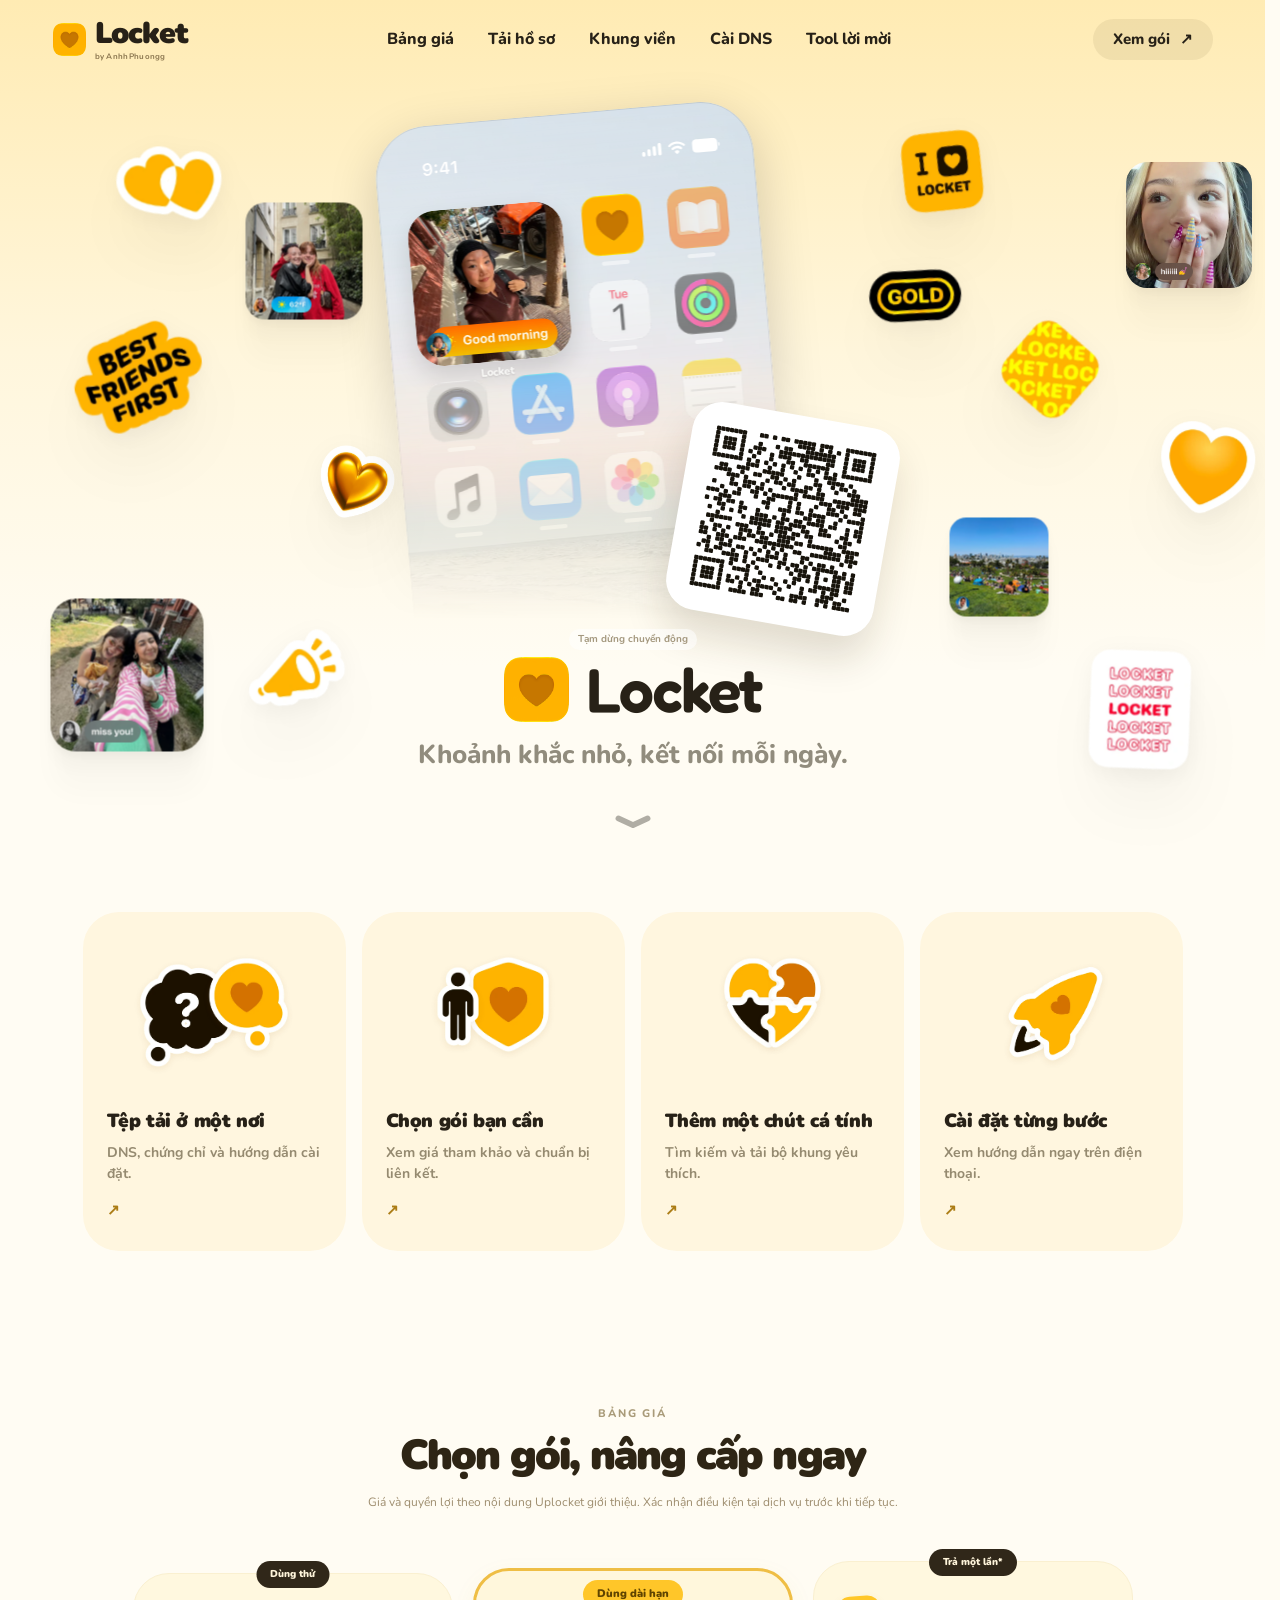
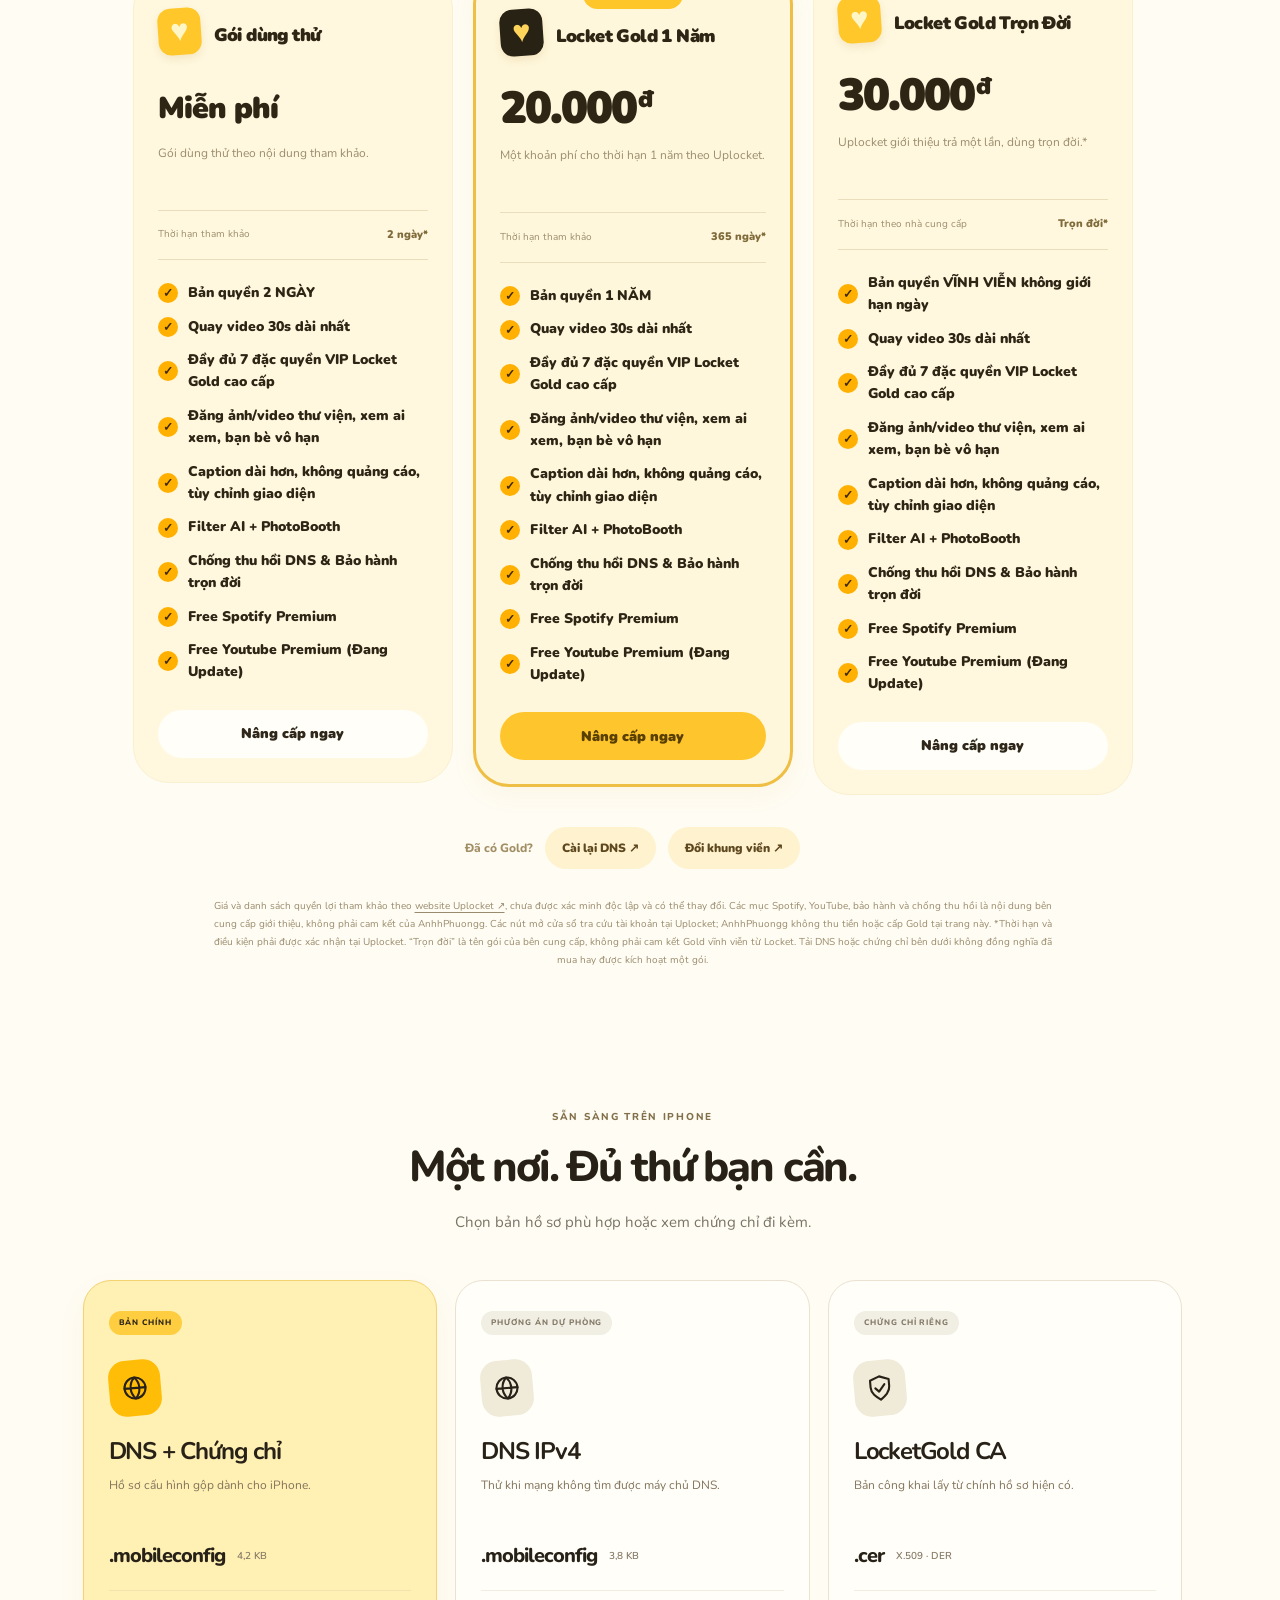
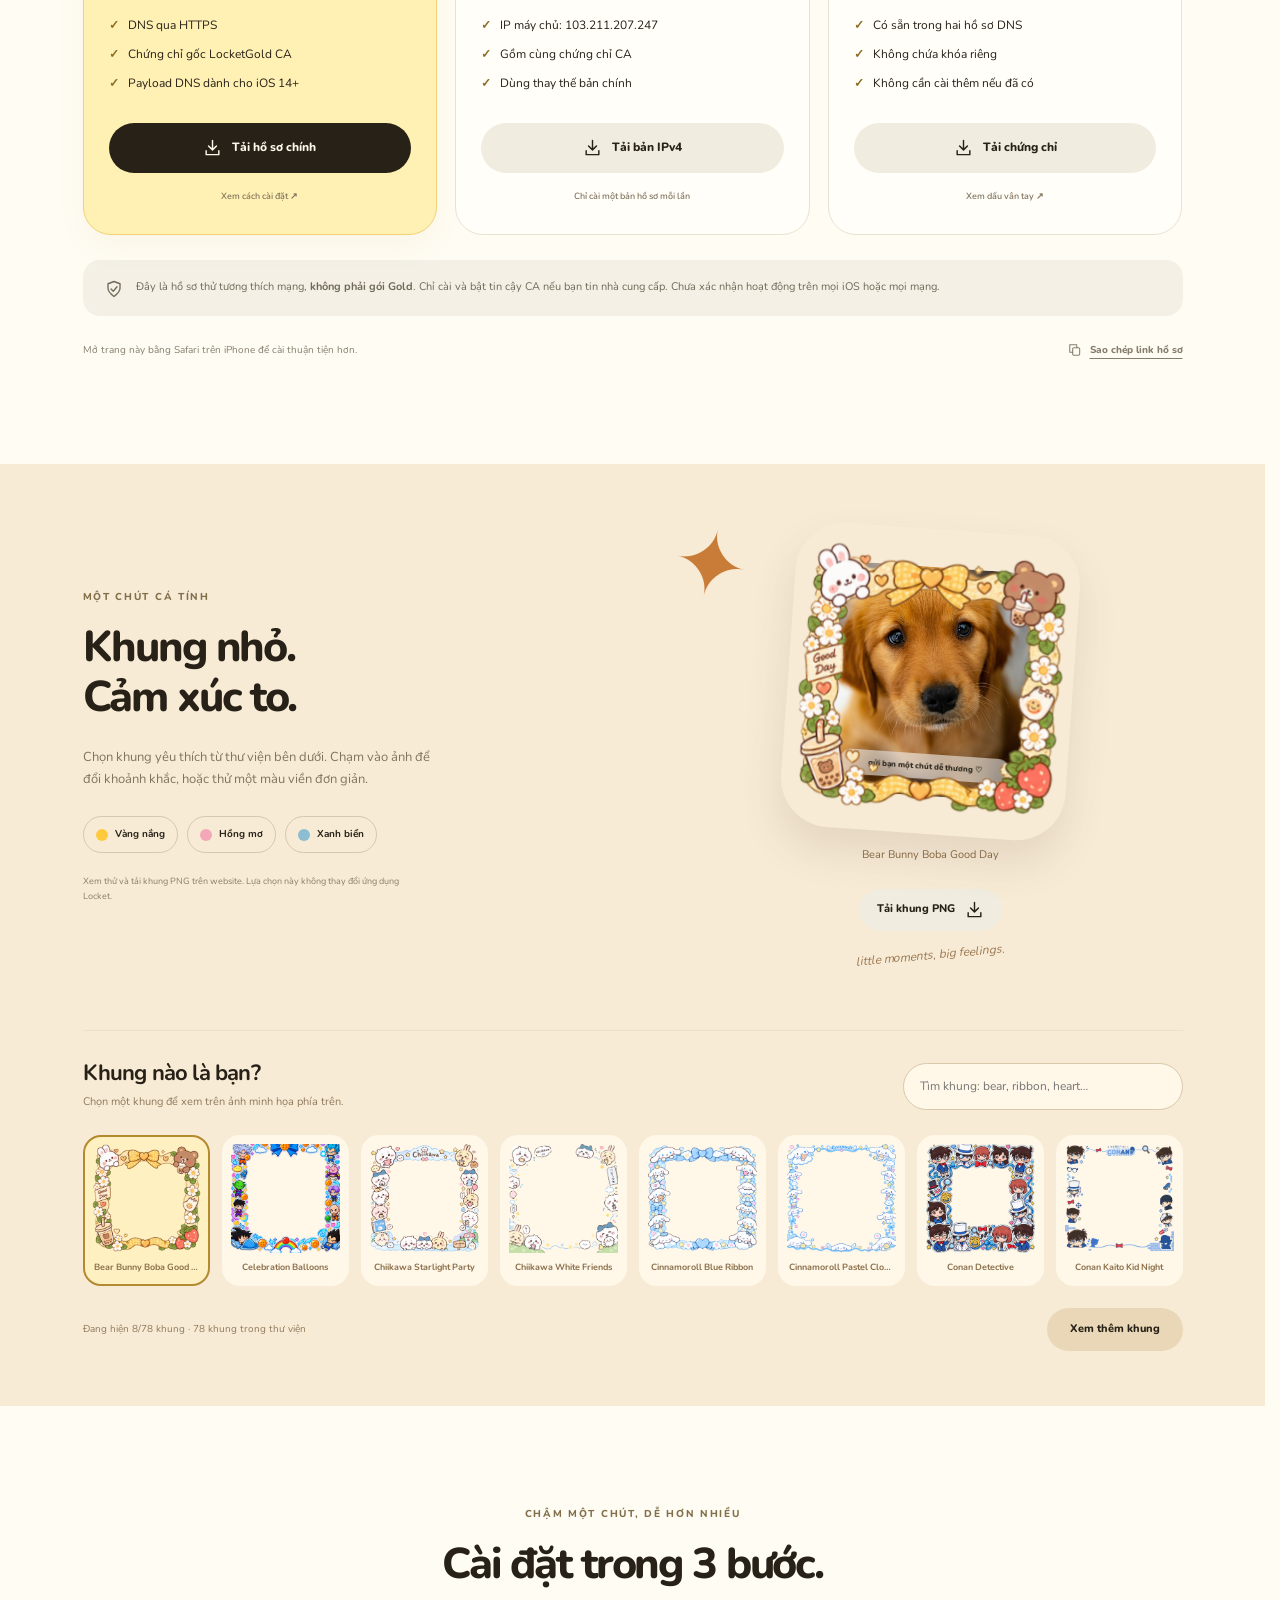
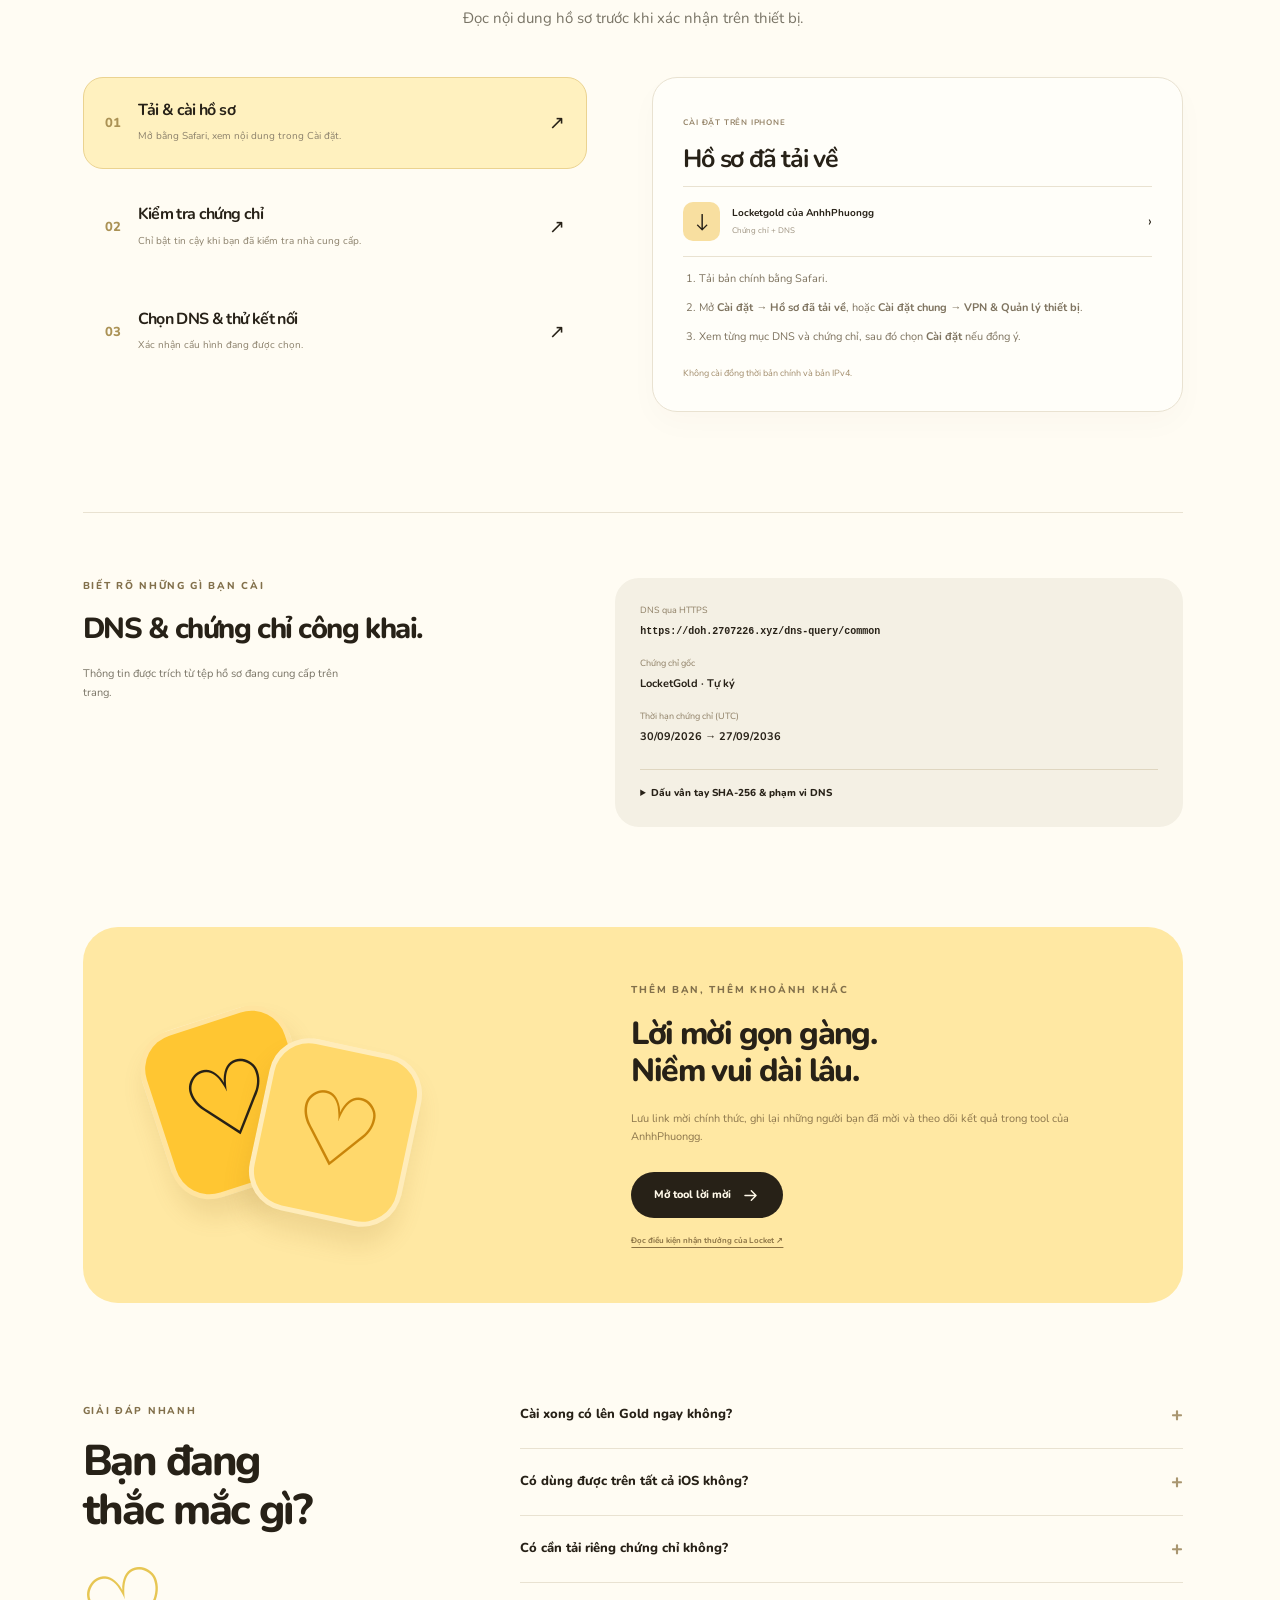
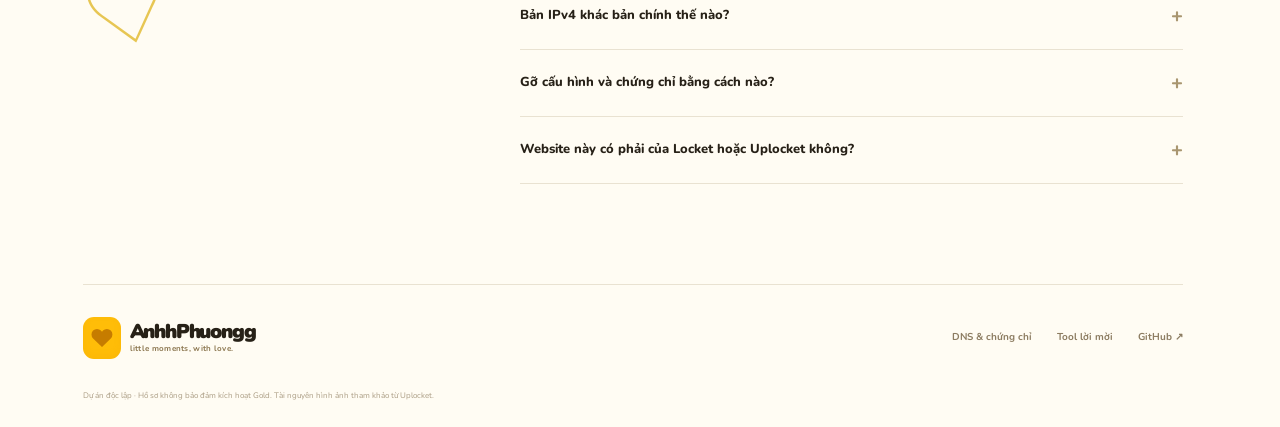
==== index.html @ 4f14d403 "Match pricing benefit lists to supplied reference" ====
<!doctype html>
<html lang="vi">
<head>
  <meta charset="utf-8">
  <meta name="viewport" content="width=device-width, initial-scale=1">
  <meta name="theme-color" content="#fff1c4">
  <title>AnhhPhuongg · Locket, thêm một chút vàng</title>
  <meta name="description" content="Góc Locket của AnhhPhuongg: tải hồ sơ DNS và chứng chỉ, xem hướng dẫn cài đặt trên iPhone và quản lý lời mời.">
  <meta property="og:title" content="AnhhPhuongg · Góc Locket của bạn">
  <meta property="og:description" content="Hồ sơ DNS, chứng chỉ và hướng dẫn cài đặt — tất cả ở một nơi.">
  <meta property="og:type" content="website">
  <link rel="icon" href="./assets/favicon.svg" type="image/svg+xml">
  <link rel="preload" href="./assets/manrope-latin.woff2" as="font" type="font/woff2" crossorigin>
  <link rel="stylesheet" href="./assets/landing.css?v=2">
  <link rel="stylesheet" href="./assets/checkout.css?v=11">
  <link rel="stylesheet" href="./assets/visuals.css?v=3">
  <link rel="stylesheet" href="./assets/phone.css?v=1">
  <link rel="stylesheet" href="./assets/hero.css?v=3">
  <script src="./assets/profile-info.js" defer></script>
  <script src="./assets/locket-link.js" defer></script>
  <script src="./assets/public-profiles.js?v=1" defer></script>
  <script src="./assets/lookup-config.js?v=1" defer></script>
  <script src="./assets/landing.js?v=11" defer></script>
  <script src="./assets/uplocket/lenis.min.js" defer></script>
  <script src="./assets/uplocket/frames.js" defer></script>
  <script src="./assets/visuals.js?v=3" defer></script>
</head>
<body>
  <a class="skip" href="#main">Đến nội dung chính</a>
  <svg class="symbols" xmlns="http://www.w3.org/2000/svg" aria-hidden="true">
    <symbol id="heart" viewBox="0 0 24 24"><path d="M20.8 4.6a5.5 5.5 0 0 0-7.8 0L12 5.7l-1.1-1.1a5.5 5.5 0 0 0-7.8 7.8L12 21l8.8-8.6a5.5 5.5 0 0 0 0-7.8Z"/></symbol>
    <symbol id="arrow" viewBox="0 0 24 24"><path d="M5 12h14m-6-6 6 6-6 6"/></symbol>
    <symbol id="download" viewBox="0 0 24 24"><path d="M12 3v12m-5-5 5 5 5-5M4 16v5h16v-5"/></symbol>
    <symbol id="shield" viewBox="0 0 24 24"><path d="m12 2 8 3v6c0 5-4 8-8 11-4-3-8-6-8-11V5l8-3Z"/><path d="m8 12 3 3 5-6"/></symbol>
    <symbol id="globe" viewBox="0 0 24 24"><circle cx="12" cy="12" r="9"/><path d="M3 12h18M12 3c5 5 5 13 0 18-5-5-5-13 0-18Z"/></symbol>
    <symbol id="copy" viewBox="0 0 24 24"><rect x="8" y="8" width="12" height="13" rx="2"/><path d="M15 8V3H3v13h5"/></symbol>
  </svg>
  <div class="hero-shell" id="top">
    <header class="header">
      <a class="brand" href="#top" aria-label="AnhhPhuongg — Trang chủ"><img src="./assets/uplocket/index/appicons/icon-9.png" class="brand-icon" alt="" draggable="false" ><span>Locket<small>by AnhhPhuongg</small></span></a>
      <nav class="nav" id="navigation" aria-label="Điều hướng chính"><span class="nav-pill" id="nav-pill" aria-hidden="true"></span><a href="#pricing">Bảng giá</a><a href="#downloads">Tải hồ sơ</a><a href="#frames">Khung viền</a><a href="#guide">Cài DNS</a><a href="./tool.html">Tool lời mời</a></nav>
      <a class="button nav-cta" href="#pricing">Xem gói <span aria-hidden="true">↗</span></a>
      <button class="menu" aria-controls="navigation" aria-expanded="false" aria-label="Mở menu" hidden><span></span><span></span></button>
    </header>
    <section class="hero" aria-labelledby="hero-title">
      <div class="collage"><div class="hero-float floating-photo photo-one" aria-hidden="true"><div class="float-entrance"><div class="float-drift"><div class="float-scroll"><div class="float-visual"><img src="./assets/uplocket/index/bubbles/float-1.webp" class="float-photo" alt="" draggable="false" ><span class="float-bottom"><img src="./assets/uplocket/index/bubbles/laurel.webp" class="float-avatar" alt="" draggable="false" ><img src="./assets/uplocket/index/captions/weather-62f.webp" class="float-caption" alt="" draggable="false" ></span></div></div></div></div></div><div class="hero-float floating-photo photo-two" aria-hidden="true"><div class="float-entrance"><div class="float-drift"><div class="float-scroll"><div class="float-visual"><img src="./assets/uplocket/index/bubbles/float-2.webp" class="float-photo" alt="" draggable="false" ><span class="float-bottom"><img src="./assets/uplocket/index/bubbles/preslee.webp" class="float-avatar" alt="" draggable="false" ><img src="./assets/uplocket/index/captions/hiiiiii.webp" class="float-caption" alt="" draggable="false" ></span></div></div></div></div></div><div class="hero-float floating-photo photo-three" aria-hidden="true"><div class="float-entrance"><div class="float-drift"><div class="float-scroll"><div class="float-visual"><img src="./assets/uplocket/index/bubbles/float-3.webp" class="float-photo" alt="" draggable="false" ><span class="float-bottom"><img src="./assets/uplocket/index/bubbles/karima.webp" class="float-avatar" alt="" draggable="false" ><img src="./assets/uplocket/index/captions/miss-you.webp" class="float-caption" alt="" draggable="false" ></span></div></div></div></div></div><div class="hero-float floating-photo photo-four" aria-hidden="true"><div class="float-entrance"><div class="float-drift"><div class="float-scroll"><div class="float-visual"><img src="./assets/uplocket/index/bubbles/float-4.webp" class="float-photo" alt="" draggable="false" ><span class="float-bottom"><img src="./assets/uplocket/index/bubbles/kyle.webp" class="float-avatar" alt="" draggable="false" ></span></div></div></div></div></div><div class="hero-float sticker heart-sticker" aria-hidden="true"><div class="float-entrance"><div class="float-drift"><div class="float-scroll"><div class="float-visual"><img src="./assets/uplocket/index/stickers/hearts-duo.webp" class="" alt="" draggable="false" ></div></div></div></div></div><div class="hero-float sticker bff" aria-hidden="true"><div class="float-entrance"><div class="float-drift"><div class="float-scroll"><div class="float-visual"><img src="./assets/uplocket/index/stickers/bff.webp" class="" alt="" draggable="false" ></div></div></div></div></div><div class="hero-float sticker sparkle" aria-hidden="true"><div class="float-entrance"><div class="float-drift"><div class="float-scroll"><div class="float-visual"><img src="./assets/uplocket/index/stickers/heart-3d.webp" class="" alt="" draggable="false" ></div></div></div></div></div><div class="hero-float sticker megaphone" aria-hidden="true"><div class="float-entrance"><div class="float-drift"><div class="float-scroll"><div class="float-visual"><img src="./assets/uplocket/index/stickers/megaphone.webp" class="" alt="" draggable="false" ></div></div></div></div></div><div class="hero-float sticker love-sticker" aria-hidden="true"><div class="float-entrance"><div class="float-drift"><div class="float-scroll"><div class="float-visual"><img src="./assets/uplocket/index/stickers/i-heart-locket.webp" class="" alt="" draggable="false" ></div></div></div></div></div><div class="hero-float sticker gold-sticker" aria-hidden="true"><div class="float-entrance"><div class="float-drift"><div class="float-scroll"><div class="float-visual"><img src="./assets/uplocket/index/stickers/gold-pill.webp" class="" alt="" draggable="false" ></div></div></div></div></div><div class="hero-float sticker tile-sticker" aria-hidden="true"><div class="float-entrance"><div class="float-drift"><div class="float-scroll"><div class="float-visual"><img src="./assets/uplocket/index/stickers/locket-tile.webp" class="" alt="" draggable="false" ></div></div></div></div></div><div class="hero-float sticker tiny-heart" aria-hidden="true"><div class="float-entrance"><div class="float-drift"><div class="float-scroll"><div class="float-visual"><img src="./assets/uplocket/index/stickers/heart-flat.webp" class="" alt="" draggable="false" ></div></div></div></div></div><div class="hero-float sticker name-sticker" aria-hidden="true"><div class="float-entrance"><div class="float-drift"><div class="float-scroll"><div class="float-visual"><img src="./assets/uplocket/index/stickers/locket-red.webp" class="" alt="" draggable="false" ></div></div></div></div></div></div>
      <div class="phone-scene"><div class="phone"><img src="./assets/uplocket/index/status-bar.svg" class="phone-status-art" alt="" draggable="false" ><div class="phone-grid"><button class="phone-widget" id="hero-widget" type="button" aria-label="Đổi ảnh minh họa trên điện thoại">
  <img src="./assets/uplocket/index/bubbles/widget-1.webp" class="widget-photo is-active" alt="Ảnh minh họa Locket" draggable="false" id="hero-widget-photo" width="640" height="640">
  <img src="./assets/uplocket/index/bubbles/widget-2.webp" class="widget-photo" alt="" draggable="false" id="hero-widget-photo-next" width="640" height="640">
  <img src="./assets/uplocket/index/bubbles/michid.webp" class="widget-avatar" alt="" draggable="false" id="hero-widget-avatar">
  <img src="./assets/uplocket/index/captions/good-morning.webp" class="phone-caption-art" alt="" draggable="false" id="hero-widget-caption">
  <span class="widget-emojis-container" id="widget-emojis" aria-hidden="true"></span>
  <span class="phone-widget-label" aria-hidden="true">Locket</span>
</button><div class="phone-app-slot"><img src="./assets/uplocket/index/appicons/icon-9.png" class="phone-app" alt="" draggable="false" ><span class="phone-app-label" aria-hidden="true"></span></div><div class="phone-app-slot"><img src="./assets/uplocket/index/appicons/icon-1.png" class="phone-app" alt="" draggable="false" ><span class="phone-app-label" aria-hidden="true"></span></div><div class="phone-app-slot"><img src="./assets/uplocket/index/appicons/icon-2.png" class="phone-app" alt="" draggable="false" ><span class="phone-app-label" aria-hidden="true"></span></div><div class="phone-app-slot"><img src="./assets/uplocket/index/appicons/icon-8.png" class="phone-app" alt="" draggable="false" ><span class="phone-app-label" aria-hidden="true"></span></div><div class="phone-app-slot"><img src="./assets/uplocket/index/appicons/icon-4.png" class="phone-app" alt="" draggable="false" ><span class="phone-app-label" aria-hidden="true"></span></div><div class="phone-app-slot"><img src="./assets/uplocket/index/appicons/icon-5.png" class="phone-app" alt="" draggable="false" ><span class="phone-app-label" aria-hidden="true"></span></div><div class="phone-app-slot"><img src="./assets/uplocket/index/appicons/icon-6.png" class="phone-app" alt="" draggable="false" ><span class="phone-app-label" aria-hidden="true"></span></div><div class="phone-app-slot"><img src="./assets/uplocket/index/appicons/icon-7.png" class="phone-app" alt="" draggable="false" ><span class="phone-app-label" aria-hidden="true"></span></div><div class="phone-app-slot"><img src="./assets/uplocket/index/appicons/icon-3.png" class="phone-app" alt="" draggable="false" ><span class="phone-app-label" aria-hidden="true"></span></div><div class="phone-app-slot"><img src="./assets/uplocket/index/appicons/icon-10.png" class="phone-app" alt="" draggable="false" ><span class="phone-app-label" aria-hidden="true"></span></div><div class="phone-app-slot"><img src="./assets/uplocket/index/appicons/icon-11.png" class="phone-app" alt="" draggable="false" ><span class="phone-app-label" aria-hidden="true"></span></div><div class="phone-app-slot"><img src="./assets/uplocket/index/appicons/icon-12.png" class="phone-app" alt="" draggable="false" ><span class="phone-app-label" aria-hidden="true"></span></div></div></div></div>
      <a class="hero-qr" href="#pricing" aria-label="Xem bảng giá"><img src="./assets/site-qr.svg" alt="Mã QR mở website AnhhPhuongg" width="200" height="200"></a>
      <div class="hero-copy"><h1 id="hero-title"><img src="./assets/uplocket/index/appicons/icon-9.png" class="" alt="" draggable="false" ><span>Locket</span></h1><p>Khoảnh khắc nhỏ,<br class="mobile-only"> kết nối mỗi ngày.</p><a class="button hero-mobile-cta" href="#pricing">Xem gói <img src="./assets/uplocket/index/appicons/icon-9.png" class="" alt="" draggable="false" > Locket</a><button class="motion-toggle" id="motion-toggle" aria-pressed="false" hidden>Tạm dừng chuyển động</button><a class="hero-scroll" href="#highlights" aria-label="Xem nội dung bên dưới"><svg viewBox="0 0 32 18" aria-hidden="true"><path d="m3 4 13 6L29 4" fill="none" stroke="currentColor" stroke-width="5" stroke-linecap="round" stroke-linejoin="round"/></svg></a></div>
    </section>
  </div>
  <main id="main">
    <section class="highlights wrap" id="highlights" aria-label="Khám phá website"><a class="highlight-card" href="#downloads"><div class="highlight-art art-help"><img src="./assets/uplocket/index/shortcuts/help-1.webp" class="highlight-piece piece-1" alt="" draggable="false" loading="lazy"><img src="./assets/uplocket/index/shortcuts/help-2.webp" class="highlight-piece piece-2" alt="" draggable="false" loading="lazy"></div><h2>Tệp tải ở một nơi</h2><p>DNS, chứng chỉ và hướng dẫn cài đặt.</p><span aria-hidden="true">↗</span></a><a class="highlight-card" href="#pricing"><div class="highlight-art art-parent"><img src="./assets/uplocket/index/shortcuts/parent-1.webp" class="highlight-piece piece-1" alt="" draggable="false" loading="lazy"><img src="./assets/uplocket/index/shortcuts/parent-2.webp" class="highlight-piece piece-2" alt="" draggable="false" loading="lazy"></div><h2>Chọn gói bạn cần</h2><p>Xem giá tham khảo và chuẩn bị liên kết.</p><span aria-hidden="true">↗</span></a><a class="highlight-card" href="#frames"><div class="highlight-art art-partner"><img src="./assets/uplocket/index/shortcuts/partner-1.webp" class="highlight-piece piece-1" alt="" draggable="false" loading="lazy"><img src="./assets/uplocket/index/shortcuts/partner-2.webp" class="highlight-piece piece-2" alt="" draggable="false" loading="lazy"><img src="./assets/uplocket/index/shortcuts/partner-3.webp" class="highlight-piece piece-3" alt="" draggable="false" loading="lazy"><img src="./assets/uplocket/index/shortcuts/partner-4.webp" class="highlight-piece piece-4" alt="" draggable="false" loading="lazy"></div><h2>Thêm một chút cá tính</h2><p>Tìm kiếm và tải bộ khung yêu thích.</p><span aria-hidden="true">↗</span></a><a class="highlight-card" href="#guide"><div class="highlight-art art-career"><img src="./assets/uplocket/index/shortcuts/career-1.webp" class="highlight-piece piece-1" alt="" draggable="false" loading="lazy"><img src="./assets/uplocket/index/shortcuts/career-2.webp" class="highlight-piece piece-2" alt="" draggable="false" loading="lazy"></div><h2>Cài đặt từng bước</h2><p>Xem hướng dẫn ngay trên điện thoại.</p><span aria-hidden="true">↗</span></a></section>
    <section class="section wrap pricing" id="pricing" aria-labelledby="pricing-title">
      <div class="section-heading"><span class="eyebrow">BẢNG GIÁ</span><h2 id="pricing-title">Chọn gói, nâng cấp ngay</h2><p>Giá và quyền lợi theo nội dung Uplocket giới thiệu. Xác nhận điều kiện tại dịch vụ trước khi tiếp tục.</p></div>
      <div class="price-grid">
        <article class="price-card"><span class="price-kicker">Dùng thử</span><span class="price-symbol" aria-hidden="true">♥</span><h3>Gói dùng thử</h3><div class="price">Miễn phí</div><p>Gói dùng thử theo nội dung tham khảo.</p><div class="price-detail"><span>Thời hạn tham khảo</span><strong>2 ngày*</strong></div><ul class="price-features"><li>Bản quyền 2 NGÀY</li><li>Quay video 30s dài nhất</li><li>Đầy đủ 7 đặc quyền VIP Locket Gold cao cấp</li><li>Đăng ảnh/video thư viện, xem ai xem, bạn bè vô hạn</li><li>Caption dài hơn, không quảng cáo, tùy chỉnh giao diện</li><li>Filter AI + PhotoBooth</li><li>Chống thu hồi DNS &amp; Bảo hành trọn đời</li><li>Free Spotify Premium</li><li>Free Youtube Premium (Đang Update)</li></ul><a class="button button-light" href="https://uplocket.io.vn/" target="_blank" rel="noopener noreferrer" data-plan="trial" aria-haspopup="dialog" aria-controls="account-modal" aria-label="Chọn gói dùng thử">Nâng cấp ngay</a></article>
        <article class="price-card price-featured"><span class="shine" aria-hidden="true"></span><span class="price-kicker">Dùng dài hạn</span><span class="price-symbol" aria-hidden="true">♥</span><h3>Locket Gold 1 Năm</h3><div class="price">20.000<span>đ</span></div><p>Một khoản phí cho thời hạn 1 năm theo Uplocket.</p><div class="price-detail"><span>Thời hạn tham khảo</span><strong>365 ngày*</strong></div><ul class="price-features"><li>Bản quyền 1 NĂM</li><li>Quay video 30s dài nhất</li><li>Đầy đủ 7 đặc quyền VIP Locket Gold cao cấp</li><li>Đăng ảnh/video thư viện, xem ai xem, bạn bè vô hạn</li><li>Caption dài hơn, không quảng cáo, tùy chỉnh giao diện</li><li>Filter AI + PhotoBooth</li><li>Chống thu hồi DNS &amp; Bảo hành trọn đời</li><li>Free Spotify Premium</li><li>Free Youtube Premium (Đang Update)</li></ul><a class="button button-dark" href="https://uplocket.io.vn/" target="_blank" rel="noopener noreferrer" data-plan="year" aria-haspopup="dialog" aria-controls="account-modal" aria-label="Chọn gói 1 năm">Nâng cấp ngay</a></article>
        <article class="price-card"><span class="price-kicker">Trả một lần*</span><span class="price-symbol" aria-hidden="true">♥</span><h3>Locket Gold Trọn Đời</h3><div class="price">30.000<span>đ</span></div><p>Uplocket giới thiệu trả một lần, dùng trọn đời.*</p><div class="price-detail"><span>Thời hạn theo nhà cung cấp</span><strong>Trọn đời*</strong></div><ul class="price-features"><li>Bản quyền VĨNH VIỄN không giới hạn ngày</li><li>Quay video 30s dài nhất</li><li>Đầy đủ 7 đặc quyền VIP Locket Gold cao cấp</li><li>Đăng ảnh/video thư viện, xem ai xem, bạn bè vô hạn</li><li>Caption dài hơn, không quảng cáo, tùy chỉnh giao diện</li><li>Filter AI + PhotoBooth</li><li>Chống thu hồi DNS &amp; Bảo hành trọn đời</li><li>Free Spotify Premium</li><li>Free Youtube Premium (Đang Update)</li></ul><a class="button button-light" href="https://uplocket.io.vn/" target="_blank" rel="noopener noreferrer" data-plan="lifetime" aria-haspopup="dialog" aria-controls="account-modal" aria-label="Chọn gói trọn đời">Nâng cấp ngay</a></article>
      </div>
      <div class="pricing-return"><span>Đã có Gold?</span><a href="https://uplocket.io.vn/" target="_blank" rel="noopener noreferrer" data-plan="restore" aria-haspopup="dialog" aria-controls="account-modal">Cài lại DNS <span aria-hidden="true">↗</span></a><a href="#frames">Đổi khung viền <span aria-hidden="true">↗</span></a></div>
      <p class="pricing-note">Giá và danh sách quyền lợi tham khảo theo <a href="https://uplocket.io.vn/" target="_blank" rel="noopener noreferrer">website Uplocket ↗</a>, chưa được xác minh độc lập và có thể thay đổi. Các mục Spotify, YouTube, bảo hành và chống thu hồi là nội dung bên cung cấp giới thiệu, không phải cam kết của AnhhPhuongg. Các nút mở cửa sổ tra cứu tài khoản tại Uplocket; AnhhPhuongg không thu tiền hoặc cấp Gold tại trang này. *Thời hạn và điều kiện phải được xác nhận tại Uplocket. “Trọn đời” là tên gói của bên cung cấp, không phải cam kết Gold vĩnh viễn từ Locket. Tải DNS hoặc chứng chỉ bên dưới không đồng nghĩa đã mua hay được kích hoạt một gói.</p>
    </section>
    <section class="section downloads wrap" id="downloads" aria-labelledby="download-title">
      <div class="section-heading"><span class="eyebrow">SẴN SÀNG TRÊN IPHONE</span><h2 id="download-title">Một nơi. Đủ thứ bạn cần.</h2><p>Chọn bản hồ sơ phù hợp hoặc xem chứng chỉ đi kèm.</p></div>
      <div class="download-grid">
        <article class="download-card featured"><span class="card-tag">BẢN CHÍNH</span><div class="card-icon"><svg class="icon"><use href="#globe"/></svg></div><h3>DNS + Chứng chỉ</h3><p>Hồ sơ cấu hình gộp dành cho iPhone.</p><div class="file-label">.mobileconfig <span>4,2 KB</span></div><ul><li>DNS qua HTTPS</li><li>Chứng chỉ gốc LocketGold CA</li><li>Payload DNS dành cho iOS 14+</li></ul><a class="button button-dark" href="./AnhhPhuongg.mobileconfig" download><svg class="icon"><use href="#download"/></svg>Tải hồ sơ chính</a><a class="card-sub" href="#guide">Xem cách cài đặt ↗</a></article>
        <article class="download-card"><span class="card-tag neutral">PHƯƠNG ÁN DỰ PHÒNG</span><div class="card-icon soft"><svg class="icon"><use href="#globe"/></svg></div><h3>DNS IPv4</h3><p>Thử khi mạng không tìm được máy chủ DNS.</p><div class="file-label">.mobileconfig <span>3,8 KB</span></div><ul><li>IP máy chủ: 103.211.207.247</li><li>Gồm cùng chứng chỉ CA</li><li>Dùng thay thế bản chính</li></ul><a class="button button-light" href="./AnhhPhuongg-IPv4.mobileconfig" download><svg class="icon"><use href="#download"/></svg>Tải bản IPv4</a><span class="card-sub">Chỉ cài một bản hồ sơ mỗi lần</span></article>
        <article class="download-card"><span class="card-tag neutral">CHỨNG CHỈ RIÊNG</span><div class="card-icon soft"><svg class="icon"><use href="#shield"/></svg></div><h3>LocketGold CA</h3><p>Bản công khai lấy từ chính hồ sơ hiện có.</p><div class="file-label">.cer <span>X.509 · DER</span></div><ul><li>Có sẵn trong hai hồ sơ DNS</li><li>Không chứa khóa riêng</li><li>Không cần cài thêm nếu đã có</li></ul><a class="button button-light" href="./LocketGold-CA.cer" download><svg class="icon"><use href="#download"/></svg>Tải chứng chỉ</a><a class="card-sub" href="#certificate">Xem dấu vân tay ↗</a></article>
      </div>
      <div class="download-note"><svg class="icon"><use href="#shield"/></svg><p>Đây là hồ sơ thử tương thích mạng, <strong>không phải gói Gold</strong>. Chỉ cài và bật tin cậy CA nếu bạn tin nhà cung cấp. Chưa xác nhận hoạt động trên mọi iOS hoặc mọi mạng.</p></div>
      <div class="share-row"><span>Mở trang này bằng Safari trên iPhone để cài thuận tiện hơn.</span><button class="text-button" id="copy-profile" hidden><svg class="icon"><use href="#copy"/></svg>Sao chép link hồ sơ</button></div>
      <div id="copy-fallback" class="copy-fallback" hidden><label for="profile-url">Không sao chép tự động được. Bạn có thể chọn link này:</label><input id="profile-url" type="url" readonly></div>
    </section>
    <section class="frame-section" id="frames" aria-labelledby="frame-title">
      <div class="wrap frame-layout"><div class="frame-copy"><span class="eyebrow">MỘT CHÚT CÁ TÍNH</span><h2 id="frame-title">Khung nhỏ.<br>Cảm xúc to.</h2><p>Chọn khung yêu thích từ thư viện bên dưới. Chạm vào ảnh để đổi khoảnh khắc, hoặc thử một màu viền đơn giản.</p><div class="frame-options" role="group" aria-label="Chọn màu khung minh họa" hidden><button data-theme="gold" class="theme-button active" aria-pressed="true"><i></i>Vàng nắng</button><button data-theme="pink" class="theme-button" aria-pressed="false"><i></i>Hồng mơ</button><button data-theme="blue" class="theme-button" aria-pressed="false"><i></i>Xanh biển</button></div><p class="fine-print">Xem thử và tải khung PNG trên website. Lựa chọn này không thay đổi ứng dụng Locket.</p></div><div class="frame-art"><span class="frame-doodle" aria-hidden="true">✦</span><button class="preview-frame" id="preview-frame" aria-label="Đổi ảnh minh họa" type="button"><img id="preview-photo" src="./assets/puppy.jpg" alt="Ảnh minh họa: chú chó nhỏ" width="900" height="900" loading="lazy"><img id="preview-overlay" src="./assets/uplocket/index/stickers/heart-flat.webp" alt="" width="1254" height="1254" hidden><span id="preview-caption">gửi bạn một chút dễ thương ♡</span></button><p class="frame-selected-label" id="frame-selected-label" aria-live="polite"></p><a class="button button-light frame-download" id="frame-download" href="./assets/uplocket/frames.json" download hidden>Tải khung PNG <svg class="icon"><use href="#download"/></svg></a><span class="frame-label">little moments, big feelings.</span></div></div>
      <div class="wrap frame-library" id="frame-library" hidden><div class="frame-library-head"><div><h3>Khung nào là bạn?</h3><p>Chọn một khung để xem trên ảnh minh họa phía trên.</p></div><label><span class="sr-only">Tìm khung viền theo tên</span><input class="frame-search" id="frame-search" type="search" placeholder="Tìm khung: bear, ribbon, heart…" autocomplete="off"></label></div><div class="frame-gallery" id="frame-gallery" role="group" aria-label="Thư viện khung viền"></div><p class="frame-empty" id="frame-empty" hidden>Không tìm thấy khung phù hợp. Thử tên khác nhé.</p><div class="frame-gallery-footer"><p id="frame-count" role="status" aria-live="polite"></p><button class="button" id="frame-more" type="button">Xem thêm khung</button></div></div>
    </section>
    <section class="section wrap guide" id="guide" aria-labelledby="guide-title"><div class="section-heading"><span class="eyebrow">CHẬM MỘT CHÚT, DỄ HƠN NHIỀU</span><h2 id="guide-title">Cài đặt trong 3 bước.</h2><p>Đọc nội dung hồ sơ trước khi xác nhận trên thiết bị.</p></div><div class="guide-layout"><div class="guide-steps"><a class="guide-step selected" href="#guide-1" data-step="1"><span>01</span><div><h3>Tải &amp; cài hồ sơ</h3><p>Mở bằng Safari, xem nội dung trong Cài đặt.</p></div><b aria-hidden="true">↗</b></a><a class="guide-step" href="#guide-2" data-step="2"><span>02</span><div><h3>Kiểm tra chứng chỉ</h3><p>Chỉ bật tin cậy khi bạn đã kiểm tra nhà cung cấp.</p></div><b aria-hidden="true">↗</b></a><a class="guide-step" href="#guide-3" data-step="3"><span>03</span><div><h3>Chọn DNS &amp; thử kết nối</h3><p>Xác nhận cấu hình đang được chọn.</p></div><b aria-hidden="true">↗</b></a></div><div class="guide-panels"><article class="guide-panel" id="guide-1"><span class="settings-label">CÀI ĐẶT TRÊN IPHONE</span><h3>Hồ sơ đã tải về</h3><div class="settings-row"><span class="settings-icon">↓</span><div><strong>Locketgold của AnhhPhuongg</strong><small>Chứng chỉ + DNS</small></div><span>›</span></div><ol><li>Tải bản chính bằng Safari.</li><li>Mở <strong>Cài đặt → Hồ sơ đã tải về</strong>, hoặc <strong>Cài đặt chung → VPN &amp; Quản lý thiết bị</strong>.</li><li>Xem từng mục DNS và chứng chỉ, sau đó chọn <strong>Cài đặt</strong> nếu đồng ý.</li></ol><small>Không cài đồng thời bản chính và bản IPv4.</small></article><article class="guide-panel" id="guide-2"><span class="settings-label">KIỂM TRA QUYỀN TIN CẬY</span><h3>LocketGold CA</h3><div class="settings-row"><span class="settings-icon"><svg class="icon"><use href="#shield"/></svg></span><div><strong>LocketGold</strong><small>Chứng chỉ gốc</small></div><span class="settings-badge">CA</span></div><ol><li>Vào <strong>Cài đặt → Cài đặt chung → Giới thiệu → Cài đặt tin cậy chứng nhận</strong>.</li><li>Đối chiếu chứng chỉ LocketGold với thông tin bên dưới.</li><li>Chỉ bật tin cậy đầy đủ nếu bạn tin nhà cung cấp dịch vụ.</li></ol><small>CA được tin cậy có thể xác thực kết nối HTTPS trên thiết bị. Bạn có thể gỡ hồ sơ để dừng sử dụng.</small></article><article class="guide-panel" id="guide-3"><span class="settings-label">KIỂM TRA CẤU HÌNH</span><h3>LocketGold DNS</h3><div class="settings-row"><span class="settings-icon"><svg class="icon"><use href="#globe"/></svg></span><div><strong>LocketGold DNS</strong><small>DNS qua HTTPS</small></div><span>✓</span></div><ol><li>Mở <strong>Cài đặt chung → VPN &amp; Quản lý thiết bị → DNS</strong>.</li><li>Kiểm tra <strong>LocketGold DNS</strong> đang được chọn rồi thử kết nối.</li><li>Nếu mất mạng, chuyển về <strong>Tự động</strong> hoặc gỡ hồ sơ này.</li></ol><small>Được chọn DNS không đồng nghĩa tài khoản đã có Gold. Trạng thái thuê bao do Locket quản lý.</small></article></div></div></section>
    <section class="certificate-section wrap" id="certificate" aria-labelledby="cert-title"><div><span class="eyebrow">BIẾT RÕ NHỮNG GÌ BẠN CÀI</span><h2 id="cert-title">DNS &amp; chứng chỉ công khai.</h2><p>Thông tin được trích từ tệp hồ sơ đang cung cấp trên trang.</p></div><div class="tech-card"><dl><div><dt>DNS qua HTTPS</dt><dd><code>https://doh.2707226.xyz/dns-query/common</code></dd></div><div><dt>Chứng chỉ gốc</dt><dd>LocketGold · Tự ký</dd></div><div><dt>Thời hạn chứng chỉ (UTC)</dt><dd>30/09/2026 → 27/09/2036</dd></div></dl><details><summary>Dấu vân tay SHA-256 &amp; phạm vi DNS</summary><p class="fine-print">Thời hạn chứng chỉ không phải thời hạn gói Gold. DNS áp dụng cho các tên miền có trong hồ sơ.</p><p class="fingerprint" id="cert-fingerprint">Xem tệp chứng chỉ tải xuống để kiểm tra SHA-256.</p><ul class="domain-list" id="dns-domains"><li>RevenueCat, Firebase, Locket và Spotify — xem danh sách đầy đủ trong tệp .mobileconfig.</li></ul><a class="text-link" href="./assets/profile-info.json">Xem thông tin tệp (JSON) ↗</a></details></div></section>
    <section class="invite-section wrap"><div class="invite-art" aria-hidden="true"><span>♡</span><span>♡</span></div><div><span class="eyebrow">THÊM BẠN, THÊM KHOẢNH KHẮC</span><h2>Lời mời gọn gàng.<br>Niềm vui dài lâu.</h2><p>Lưu link mời chính thức, ghi lại những người bạn đã mời và theo dõi kết quả trong tool của AnhhPhuongg.</p><a class="button button-dark" href="./tool.html">Mở tool lời mời <svg class="icon"><use href="#arrow"/></svg></a><a class="text-link" href="https://help.locket.com/en/articles/18178302-how-do-locket-gold-referrals-work-via-link" target="_blank" rel="noopener noreferrer">Đọc điều kiện nhận thưởng của Locket ↗</a></div></section>
    <section class="section wrap faq" id="faq" aria-labelledby="faq-title"><div><span class="eyebrow">GIẢI ĐÁP NHANH</span><h2 id="faq-title">Bạn đang<br>thắc mắc gì?</h2><span class="faq-heart" aria-hidden="true">♡</span></div><div class="questions"><details><summary>Cài xong có lên Gold ngay không?</summary><p>Không có bảo đảm. Hồ sơ này cấu hình DNS và chứng chỉ; nó không mua hoặc cấp thuê bao Gold chính thức. Nếu bạn đã cài nhưng chưa có Gold, không có nghĩa cứ cài thêm chứng chỉ sẽ khắc phục được.</p></details><details><summary>Có dùng được trên tất cả iOS không?</summary><p>Payload DNS này được Apple hỗ trợ từ iOS 14. Chưa kiểm thử từng phiên bản iOS và thiết bị; hoạt động còn phụ thuộc mạng, dịch vụ DNS và ứng dụng. iOS 13 trở xuống không hỗ trợ phần DNS này. <a href="https://github.com/apple/device-management/blob/release/mdm/profiles/com.apple.dnsSettings.managed.yaml" target="_blank" rel="noopener noreferrer">Xem tài liệu Apple ↗</a></p></details><details><summary>Có cần tải riêng chứng chỉ không?</summary><p>Không, nếu bạn đã cài một trong hai hồ sơ DNS. Cả hai đều có cùng chứng chỉ CA. Tệp .cer riêng để bạn xem, đối chiếu hoặc dùng khi thực sự cần; không tạo thêm quyền Gold.</p></details><details><summary>Bản IPv4 khác bản chính thế nào?</summary><p>Bản IPv4 chỉ thêm địa chỉ máy chủ 103.211.207.247 để thử khi mạng không phân giải được tên máy chủ. Nó dùng cùng nhà cung cấp, cùng CA, không phải máy chủ thay thế và không bảo đảm hoạt động trên mạng chỉ có IPv6.</p></details><details><summary>Gỡ cấu hình và chứng chỉ bằng cách nào?</summary><p>Vào Cài đặt → Cài đặt chung → VPN &amp; Quản lý thiết bị, chọn hồ sơ AnhhPhuongg rồi Gỡ bỏ cấu hình. Nếu bạn cài chứng chỉ riêng, gỡ hồ sơ chứng chỉ tương ứng. Chọn DNS Tự động và thử kết nối lại.</p></details><details><summary>Website này có phải của Locket hoặc Uplocket không?</summary><p>Đây là dự án độc lập của AnhhPhuongg, không đại diện Locket Labs hoặc Uplocket. Giao diện được lấy cảm hứng từ web mẫu; ảnh và màn hình là minh họa. Nếu muốn xem dịch vụ của Uplocket, bạn có thể <a href="https://uplocket.io.vn/" target="_blank" rel="noopener noreferrer">mở website bên ngoài ↗</a>; điều kiện và giá do dịch vụ đó quyết định.</p></details></div></section>
  </main>
  <footer class="footer wrap"><a class="brand" href="#top"><span class="logo"><svg><use href="#heart"/></svg></span><span>AnhhPhuongg<small>little moments, with love.</small></span></a><div><a href="#downloads">DNS &amp; chứng chỉ</a><a href="./tool.html">Tool lời mời</a><a href="https://github.com/AnhhPhuong06/LocketGold" target="_blank" rel="noopener noreferrer">GitHub ↗</a></div><p>Dự án độc lập · Hồ sơ không bảo đảm kích hoạt Gold. Tài nguyên hình ảnh tham khảo từ <a href="https://uplocket.io.vn/" target="_blank" rel="noopener noreferrer">Uplocket</a>.</p></footer>
  <a class="mobile-download button button-dark" href="#downloads"><svg class="icon"><use href="#download"/></svg>DNS + Chứng chỉ <span>↗</span></a>
  <div class="account-modal" id="account-modal" role="dialog" aria-modal="true" aria-labelledby="account-title" aria-describedby="account-instructions account-disclaimer" hidden>
    <div class="account-panel" tabindex="-1">
      <button class="account-close" type="button" aria-label="Đóng cửa sổ"><svg viewBox="0 0 24 24" width="16" height="16" aria-hidden="true"><path d="m6 6 12 12M18 6 6 18" fill="none" stroke="currentColor" stroke-width="2" stroke-linecap="round"/></svg></button>
      <span class="account-badge">Nâng cấp Locket Gold</span>
      <ol class="account-progress" aria-label="Các bước thực hiện"><li aria-current="step"><span>1</span>Nhập link</li><li><span>2</span>Tài khoản</li><li><span>3</span>Cài DNS</li></ol>
      <h2 id="account-title" tabindex="-1">Dán link Locket của bạn</h2>
      <p id="account-instructions">Mở app Locket &gt; Trang cá nhân &gt; Chia sẻ liên kết rồi dán vào đây.</p>
      <p class="account-lookup-notice" id="account-lookup-notice" hidden>Khi kiểm tra, username được gửi đến Uplocket để tra cứu.</p>
      <form id="account-form" novalidate>
        <div id="account-entry">
        <label class="sr-only" for="account-link">Link trang cá nhân Locket</label>
        <div class="account-input-wrap"><input id="account-link" type="url" inputmode="url" placeholder="https://locket.cam/ten_cua_ban" autocomplete="off" autocapitalize="off" spellcheck="false" maxlength="512" aria-describedby="account-error" required></div>
        <p class="account-error" id="account-error" role="alert" hidden></p>
        </div>
        <div class="account-plan"><div><strong id="account-plan-name">Gói dùng thử</strong><small id="account-plan-duration">2 ngày · theo nội dung tham khảo</small></div><b id="account-plan-price">Miễn phí</b></div>
        <button class="button account-check" type="submit" id="account-check" disabled>Kiểm tra link Locket</button>
      </form>
      <div class="account-result" id="account-result" role="region" aria-label="Tài khoản đã chọn" hidden>
        <div class="account-confirm-card">
          <div class="account-confirm-row"><span class="account-avatar" id="account-avatar" aria-hidden="true">AP</span><div class="account-identity"><a id="account-profile" href="https://locket.cam/" target="_blank" rel="noopener noreferrer"><strong id="account-display-name"></strong></a><span id="account-username"></span></div><span class="account-gold-status" data-status="unknown">CHƯA XÁC MINH</span></div>
          <p class="account-photo-source" id="account-photo-source" hidden></p>
          <button class="account-edit" type="button">Không phải bạn? Đổi tài khoản</button>
          <dl class="account-provider-summary" aria-label="Gói theo Uplocket">
            <div><dt>Gói hiện tại</dt><dd id="account-provider-package">Chưa có dữ liệu</dd></div>
            <div><dt>Hạn theo Uplocket</dt><dd id="account-provider-expiry">Chưa có dữ liệu</dd></div>
          </dl>
          <p class="account-confirm-note" id="account-provider-note">Trạng thái tài khoản và Gold chưa xác minh. Hồ sơ DNS này không kích hoạt Gold.</p>
          <button class="account-lookup-retry" id="account-lookup-retry" type="button" hidden>Thử tra cứu lại</button>
          <details class="account-file-details" id="account-details"><summary>Chi tiết tài khoản &amp; gói vừa chọn</summary>
          <dl class="account-detail-list" aria-label="Chi tiết tài khoản và gói đã chọn">
            <div><dt>Link cá nhân</dt><dd><a id="account-detail-link" href="https://locket.cam/" target="_blank" rel="noopener noreferrer"></a></dd></div>
            <div><dt>Tên hiển thị</dt><dd id="account-detail-name">Chưa có dữ liệu</dd></div>
            <div><dt>Gói vừa chọn</dt><dd id="account-detail-plan"></dd></div>
            <div><dt>Giá tham khảo</dt><dd id="account-detail-price"></dd></div>
            <div><dt>Thời hạn tham khảo</dt><dd id="account-detail-duration"></dd></div>
            <div><dt>Gold theo Uplocket</dt><dd class="account-data-unknown" id="account-provider-gold">Chưa tra cứu</dd></div>
          </dl></details>
          <details class="account-file-details" id="account-file-details"><summary>Chi tiết hồ sơ DNS</summary><dl class="account-detail-list">
            <div><dt>Tệp tải xuống</dt><dd>AnhhPhuongg.mobileconfig</dd></div>
            <div><dt>Dung lượng</dt><dd id="account-dns-size">—</dd></div>
            <div><dt>Giao thức</dt><dd id="account-dns-protocol">—</dd></div>
            <div><dt>Máy chủ DNS</dt><dd id="account-dns-server">—</dd></div>
            <div><dt>Hạn chứng chỉ</dt><dd id="account-dns-certificate-expiry">—</dd></div>
          </dl></details>
        </div>
        <a class="button account-download" id="account-primary-action" href="./AnhhPhuongg.mobileconfig" download="AnhhPhuongg.mobileconfig">Tải lại hồ sơ DNS</a>
        <a class="account-secondary-download" id="account-secondary-download" href="./AnhhPhuongg.mobileconfig" download hidden>Tải hồ sơ DNS hiện có</a>
        <div class="account-followup">
          <button type="button" id="account-copy">Sao chép username</button>
          <button type="button" id="account-refresh">Kiểm tra lại trạng thái</button>
        </div>
        <p id="account-copy-status" class="account-copy-status" role="status"></p>
        <div id="account-copy-fallback" class="account-copy-fallback" hidden><label for="account-copy-value">Sao chép username này để nhập tại Uplocket:</label><input id="account-copy-value" type="text" readonly></div>
        <button type="button" class="account-install-link" id="account-install-open">Hướng dẫn cài DNS trên iPhone <span aria-hidden="true">↗</span></button>
      </div>
      <section class="account-install" id="account-install" aria-label="Hướng dẫn cài DNS" hidden>
        <p class="account-install-account" id="account-install-account"></p>
        <p class="account-install-note">Đây là hồ sơ DNS chung đang có trên website, chưa phải hồ sơ được Uplocket cấp riêng cho tài khoản.</p>
        <ol class="account-install-steps">
          <li><span>1</span><div><h3>Tải bằng Safari</h3><p>Mở trang này bằng Safari trên iPhone. Chọn tải hồ sơ bên dưới và cho phép tải cấu hình.</p></div></li>
          <li><span>2</span><div><h3>Cài hồ sơ cấu hình</h3><p>Vào Cài đặt → Hồ sơ đã tải về → Cài đặt. Nếu không thấy, vào Cài đặt chung → VPN &amp; Quản lý thiết bị.</p></div></li>
          <li><span>3</span><div><h3>Kiểm tra chứng chỉ</h3><p>Vào Cài đặt chung → Giới thiệu → Cài đặt tin cậy chứng nhận. Đối chiếu chứng chỉ LocketGold; chỉ bật tin cậy nếu bạn tin nhà cung cấp.</p></div></li>
          <li><span>4</span><div><h3>Chọn DNS và kiểm tra Locket</h3><p>Trong VPN &amp; Quản lý thiết bị → DNS, kiểm tra LocketGold DNS đang được chọn. Mở Locket để kiểm tra tính năng thực tế; tải hồ sơ không đồng nghĩa đã có Gold.</p></div></li>
        </ol>
        <a class="button account-install-download" href="./AnhhPhuongg.mobileconfig" download="AnhhPhuongg.mobileconfig">Tải hồ sơ DNS hiện có</a>
        <a class="account-secondary-download" href="https://uplocket.io.vn/install-guide" target="_blank" rel="noopener noreferrer">Xem hướng dẫn của Uplocket ↗</a>
        <button class="account-install-back" id="account-install-back" type="button">← Quay lại tài khoản</button>
      </section>
      <p class="account-disclaimer sr-only" id="account-disclaimer">Chỉ kiểm tra định dạng ngay trên trình duyệt, không lưu hoặc gửi link. Bước này chưa đặt mua hay kích hoạt Gold; giá và thời hạn do Uplocket xác nhận.</p>
    </div>
  </div>
  <div class="toast" id="toast" role="status" aria-live="polite"></div>
  <div class="click-emojis-layer" id="click-emojis-layer" aria-hidden="true"></div>
</body>
</html>
---- assets/landing.css ----
@font-face{font-family:Manrope;font-style:normal;font-weight:400 800;font-display:swap;src:url('./manrope-vietnamese.woff2') format('woff2');unicode-range:U+0102-0103,U+0110-0111,U+0128-0129,U+0168-0169,U+01A0-01A1,U+01AF-01B0,U+0300-0301,U+0303-0304,U+0308-0309,U+0323,U+0329,U+1EA0-1EF9,U+20AB}
@font-face{font-family:Manrope;font-style:normal;font-weight:400 800;font-display:swap;src:url('./manrope-latin-ext.woff2') format('woff2');unicode-range:U+0100-02BA,U+02BD-02D7,U+02DD-02FF,U+0304,U+0308,U+0329,U+1D00-1DBF,U+1E00-1E9F,U+1EF2-1EFF,U+2020-20AB,U+20AD-20C0,U+2113,U+2C60-2C7F,U+A720-A7FF}
@font-face{font-family:Manrope;font-style:normal;font-weight:400 800;font-display:swap;src:url('./manrope-latin.woff2') format('woff2');unicode-range:U+0000-00FF,U+0131,U+0152-0153,U+02BB-02BC,U+02C6,U+02DA,U+02DC,U+0304,U+0308,U+0329,U+2000-206F,U+2074,U+20AC,U+2122,U+2191,U+2193,U+2212,U+2215,U+FEFF,U+FFFD}
:root{--paper:#fffcf3;--ink:#272117;--muted:#797466;--gold:#ffbd08;--line:#e9e2d1}*{box-sizing:border-box}html{scroll-behavior:smooth;scroll-padding-top:28px}body{margin:0;color:var(--ink);background:var(--paper);font:15px/1.7 Manrope,-apple-system,BlinkMacSystemFont,"Segoe UI",sans-serif;-webkit-font-smoothing:antialiased}h1,h2,h3,p,figure{margin:0}h1,h2,h3{line-height:1.15;letter-spacing:-.05em}a{color:inherit;text-decoration:none}button,input{font:inherit}button{cursor:pointer;color:inherit;border:0}a,button{-webkit-tap-highlight-color:transparent}button:focus-visible,a:focus-visible,summary:focus-visible,input:focus-visible{outline:3px solid #8a5b00;outline-offset:5px}img{display:block;max-width:100%;object-fit:cover}svg{width:24px;height:24px}svg.icon{fill:none;stroke:currentColor;stroke-width:1.8;stroke-linecap:round;stroke-linejoin:round;flex-shrink:0}[hidden]{display:none!important}::selection{background:#ffd566}.symbols{position:absolute;width:0;height:0;overflow:hidden}.skip{position:fixed;z-index:100;left:16px;top:-80px;background:var(--ink);color:white;padding:12px 20px;border-radius:12px}.skip:focus{top:12px}.wrap{width:min(1100px,calc(100% - 64px));margin-inline:auto}.button{display:inline-flex;justify-content:center;align-items:center;gap:10px;min-height:50px;padding:12px 23px;border-radius:100px;font-size:14px;font-weight:800;transition:transform .2s,background .2s}.button:hover{transform:translateY(-3px)}.button-dark{background:var(--ink);color:#fff9e9}.button-dark:hover{background:#49351b}.button-light{background:#f0ecdf}.button-light:hover{background:#e7dfc8}.button .icon{width:19px;height:19px}.eyebrow{display:block;font-size:10px;letter-spacing:.17em;font-weight:800;color:#82704b;margin-bottom:17px}.hero-shell{background:linear-gradient(180deg,#ffe9a6 0%,#fff6d9 47%,var(--paper) 100%);overflow:hidden}.header{display:flex;align-items:center;justify-content:space-between;max-width:1160px;padding:24px 30px;margin:auto;gap:30px;position:relative;z-index:5}.brand{display:inline-flex;align-items:center;gap:11px;font-size:26px;font-weight:800;line-height:1.05;letter-spacing:-1px;flex-shrink:0}.brand small{display:block;font-size:9px;font-weight:700;letter-spacing:.05em;margin-top:6px;color:#7f6b43}.logo{display:grid;place-items:center;background:var(--gold);width:38px;height:42px;border-radius:11px;box-shadow:inset 0 -3px 7px #e39b0020}.logo svg{fill:#c67c00;width:24px;height:24px}.nav{display:flex;gap:28px;font-size:13px;font-weight:800}.nav a{padding:10px 0}.nav a:hover{text-decoration:underline;text-underline-offset:6px}.nav-cta{min-height:42px;background:#27211710;padding:10px 20px;font-size:12px}.menu{background:transparent;width:40px;height:40px;padding:10px;display:none}.menu span{display:block;width:20px;height:2px;background:var(--ink);margin:5px 0}.hero{max-width:1280px;margin:auto;text-align:center;padding-bottom:36px}.collage{position:relative;height:560px;max-width:1100px;margin:auto}.phone{position:absolute;width:327px;height:470px;left:50%;top:32px;margin-left:-178px;transform:rotate(-8deg);border:2px solid #cecfc48c;border-radius:49px;background:linear-gradient(155deg,#cedfe9 0%,#efddd0 65%,#faf7ea 100%);padding:27px 22px 0;box-shadow:0 15px 45px #544a2120;overflow:hidden;-webkit-mask-image:linear-gradient(#000 66%,transparent 100%);mask-image:linear-gradient(#000 66%,transparent 100%)}.phone-status{display:flex;justify-content:space-between;color:white;font-size:13px;font-weight:800;margin:0 12px 26px}.phone-grid{display:grid;grid-template-columns:repeat(4,1fr);gap:16px 13px}.phone-widget{position:relative;grid-column:span 2;grid-row:span 2;overflow:hidden;border-radius:24px;box-shadow:0 7px 12px #0001}.phone-widget img{width:100%;height:100%;object-fit:cover}.phone-widget span{position:absolute;bottom:8px;left:7%;right:7%;font-size:8px;padding:3px;border-radius:12px;background:var(--gold);white-space:nowrap;font-weight:800}.app{display:flex;align-items:center;justify-content:center;aspect-ratio:1;border-radius:15px;color:white;font-size:32px;font-weight:800;line-height:1;box-shadow:inset 0 -3px 5px #0001}.app-heart{background:var(--gold)}.app-heart svg{width:38px;height:38px;fill:#bd7400}.app-book{background:#e9a86f}.app-date{flex-direction:column;background:#f6f6f1;color:#777;font-size:27px}.app-date small{font-size:6px;color:#d47773;margin-bottom:6px}.app-ring{background:#69736d;color:#c4ee93}.app-camera{background:#abb1ac}.app-blue,.app-mail{background:#78b5de}.app-purple{background:#bb97d4}.app-note{background:#fff7c3;color:#b0a283}.app-music{background:#f7f4e8;color:#a4a2a0}.app-flower{background:#f8f6ec;color:#e7a8c3}.app-green{background:#9bcbae}.phone-dock{display:flex;justify-content:space-around;background:#fff5;border-radius:22px;padding:8px;margin-top:20px;font-size:25px;color:#a5b8b2}.floating-photo{position:absolute;border-radius:25px;overflow:hidden;box-shadow:0 18px 35px #3f36152b;border:4px solid #fff8}.floating-photo img{width:100%;height:100%}.floating-photo figcaption{position:absolute;bottom:9px;left:9px;right:9px;background:#fff9;backdrop-filter:blur(8px);padding:3px;border-radius:20px;font-size:8px;font-weight:800}.photo-one{width:125px;height:136px;left:12%;top:110px;transform:rotate(-7deg)}.photo-two{width:135px;height:146px;right:6%;top:88px;transform:rotate(9deg)}.sticker{position:absolute;z-index:2;filter:drop-shadow(0 11px 15px #58481512);user-select:none}.heart-sticker{left:5%;top:54px;transform:rotate(-15deg);display:flex}.heart-sticker svg{width:60px;height:60px;fill:var(--gold);stroke:white;stroke-width:3}.heart-sticker svg+svg{margin-left:-29px;transform:translateY(8px) rotate(30deg)}.bff{left:3%;top:309px;background:var(--gold);padding:13px 15px;font-size:22px;font-weight:800;line-height:.97;letter-spacing:-1px;border-radius:18px;transform:rotate(-15deg)}.love-sticker{right:24%;top:26px;background:var(--gold);border-radius:20px;padding:12px 17px;font-size:24px;line-height:1.1;font-weight:800;transform:rotate(12deg)}.love-sticker svg{fill:var(--ink);height:25px;width:25px}.love-sticker small{display:block;font-size:13px;letter-spacing:-.5px;margin-top:3px}.gold-sticker{right:20%;top:212px;border:5px solid var(--ink);outline:3px solid var(--gold);outline-offset:-9px;padding:7px 22px;background:var(--ink);border-radius:50px;color:var(--gold);font-size:23px;line-height:1;font-weight:800;transform:rotate(-9deg)}.hero-ticket{position:absolute;z-index:3;top:353px;left:53%;display:flex;align-items:center;gap:15px;padding:20px 23px;background:white;border-radius:24px;box-shadow:0 19px 40px #46382226;transform:rotate(10deg);text-align:left;font-size:9px;color:var(--muted);transition:transform .3s}.hero-ticket:hover{transform:rotate(4deg) translateY(-4px)}.hero-ticket strong{display:block;font-size:16px;color:var(--ink);margin-top:3px}.hero-ticket>span:last-child{font-size:25px;color:var(--ink);margin-left:14px}.ticket-icon{background:#ffe89d;border-radius:15px;width:50px;height:54px;display:grid;place-items:center;color:var(--ink)}.sparkle{top:392px;left:25%;font-size:75px;color:#f5af00;transform:rotate(15deg);text-shadow:3px 3px white,-3px -3px white}.tiny-heart{right:5%;top:292px;font-size:79px;line-height:1;color:var(--gold);-webkit-text-stroke:6px white;transform:rotate(15deg)}.name-sticker{right:3%;top:439px;background:white;color:#d596a1;padding:13px;font-size:12px;font-weight:800;line-height:1.1;transform:rotate(7deg);border-radius:16px}.name-sticker em{font-size:9px;font-weight:500;color:#7f715d}.hero-copy{padding:0 24px}.hero-copy .eyebrow{font-size:9px;letter-spacing:.25em;margin-bottom:15px}.hero h1{font-size:clamp(32px,4.5vw,55px);letter-spacing:-.055em;font-weight:800}.hero h1 span{position:relative;white-space:nowrap}.hero h1 span:after{content:"";position:absolute;height:8px;background:var(--gold);border-radius:50%;bottom:-7px;left:0;right:0;transform:rotate(-3deg)}.hero-copy>p{margin-top:25px;color:#8a8370;font-size:16px;font-weight:600}.hero-scroll{display:block;width:50px;margin:4px auto 0;color:#afa895;font-size:36px;line-height:1.4}.mobile-only{display:none}.section{padding-block:100px}.section-heading{text-align:center;margin-bottom:45px}h2{font-size:clamp(30px,3.5vw,43px);font-weight:800}.section-heading>p{color:var(--muted);margin-top:17px}.download-grid{display:grid;grid-template-columns:repeat(3,1fr);gap:18px}.download-card{background:#fffef9;border:1px solid var(--line);border-radius:28px;padding:30px 25px;display:flex;align-items:flex-start;flex-direction:column}.download-card.featured{background:#fff0b4;border-color:#f2d271;box-shadow:0 12px 30px #9c7c1b0d}.card-tag{font-size:8px;letter-spacing:.12em;font-weight:800;background:#ffce40;padding:5px 10px;border-radius:50px;display:inline-block}.card-tag.neutral{background:#f1eee3;color:#827966}.card-icon{background:var(--gold);width:52px;height:56px;border-radius:17px;display:grid;place-items:center;margin:25px 0 22px;transform:rotate(-5deg)}.card-icon .icon{width:28px;height:28px}.card-icon.soft{background:#f0ead9}.download-card h3{font-size:24px}.download-card>p{font-size:12px;color:#82745b;min-height:41px;margin-top:10px}.file-label{display:flex;align-items:center;gap:12px;font-size:20px;font-weight:800;letter-spacing:-1px;border-bottom:1px solid #d0c6a84d;width:100%;padding:23px 0 17px}.file-label span{font-size:10px;font-weight:600;letter-spacing:0;color:#867a66}.download-card ul{list-style:none;margin:20px 0 25px;padding:0;font-size:12px;line-height:2.4}.download-card li:before{content:"✓";margin-right:9px;font-weight:800;color:#8b6d22}.download-card .button{width:100%;font-size:12px;margin-top:auto}.card-sub{align-self:center;font-size:9px;font-weight:600;margin-top:16px;color:#80725b}.download-note{display:flex;align-items:flex-start;gap:13px;background:#f4f0e5;border-radius:17px;padding:18px 22px;margin-top:25px;color:#716a5a;font-size:11px}.download-note .icon{width:18px;height:18px;margin-top:2px}.share-row{display:flex;align-items:center;justify-content:space-between;gap:15px;font-size:10px;color:#857e6d;margin-top:21px}.text-button{display:inline-flex;align-items:center;gap:8px;background:transparent;padding:5px 0;font-size:10px;font-weight:800;text-decoration:underline;text-underline-offset:5px}.text-button .icon{width:14px;height:14px}.copy-fallback{margin-top:18px;padding:16px;background:#f1ead4;border-radius:12px;font-size:12px}.copy-fallback input{display:block;width:100%;padding:8px;margin-top:8px;border:1px solid #c7b994;border-radius:6px}.frame-section{background:#f7ebd6;overflow:hidden}.frame-layout{display:grid;grid-template-columns:1fr 1fr;align-items:center;gap:90px;min-height:550px;padding-block:65px}.frame-copy>p{max-width:365px;font-size:13px;color:#83745e;margin-top:24px}.frame-options{display:flex;gap:9px;margin-top:26px;flex-wrap:wrap}.theme-button{display:flex;align-items:center;gap:7px;border:1px solid #d5c8ae;border-radius:50px;padding:9px 12px;font-size:10px;background:transparent;font-weight:700}.theme-button.active{border-color:var(--ink);background:#fff6e5}.theme-button i{width:12px;height:12px;background:#ffcb3e;border-radius:50%}.theme-button[data-theme=pink] i{background:#f3a7b8}.theme-button[data-theme=blue] i{background:#8cbdd2}.frame-copy p.fine-print{font-size:9px;max-width:330px;margin-top:21px;color:#897d69}.frame-art{position:relative;display:flex;align-items:center;justify-content:center;flex-direction:column}.preview-frame{position:relative;background:#ffce46;border:9px solid #ffce46;padding:0;width:285px;height:305px;border-radius:49px;transform:rotate(7deg);box-shadow:0 24px 45px #6e4e3e22;transition:background .3s,border-color .3s,transform .3s;overflow:hidden}.preview-frame:hover{transform:rotate(3deg)}.preview-frame img{width:100%;height:100%;border-radius:36px}.preview-frame>span{position:absolute;bottom:16px;left:12px;right:12px;background:#fff8;backdrop-filter:blur(8px);font-size:10px;padding:6px;border-radius:20px;font-weight:800}.preview-frame[data-theme=pink]{background:#f3a7b8;border-color:#f3a7b8}.preview-frame[data-theme=blue]{background:#8cbdd2;border-color:#8cbdd2}.frame-doodle{position:absolute;font-size:90px;color:#c87c37;left:-6px;top:-40px;transform:rotate(12deg)}.frame-label{font-size:12px;font-style:italic;color:#9c7750;margin-top:35px;transform:rotate(-5deg)}.guide-layout{display:grid;grid-template-columns:1fr 1.05fr;gap:65px;align-items:start}.guide-steps{display:flex;flex-direction:column;gap:12px}.guide-step{display:flex;align-items:center;gap:17px;padding:23px 21px;border:1px solid transparent;border-radius:20px;transition:background .2s,border-color .2s}.guide-step.selected,.guide-step:hover{background:#fff1bf;border-color:#ebd390}.guide-step>span{font-size:13px;color:#ab9255;font-weight:800}.guide-step h3{font-size:16px;letter-spacing:-.04em}.guide-step p{font-size:10px;color:#8b806b;margin-top:9px}.guide-step b{margin-left:auto;font-size:19px;font-weight:500}.guide-panels{border:1px solid var(--line);border-radius:25px;padding:30px;background:#fffef9;box-shadow:0 12px 30px #4c3c1406}.guide-panel+.guide-panel{margin-top:32px;padding-top:30px;border-top:1px solid var(--line)}.guide-panel[hidden]+.guide-panel{margin-top:0;padding-top:0;border-top:0}.settings-label{font-size:8px;letter-spacing:.1em;font-weight:700;color:#97866b}.guide-panel h3{font-size:25px;margin-top:12px}.settings-row{display:flex;align-items:center;gap:12px;padding:15px 0;margin:12px 0;border-bottom:1px solid var(--line);border-top:1px solid var(--line)}.settings-row>span:last-child{margin-left:auto}.settings-row strong{font-size:10px;display:block}.settings-row small{font-size:8px;color:#9c917f;display:block;margin-top:2px}.settings-icon{display:grid;place-items:center;background:#f8dfa0;width:37px;height:39px;border-radius:10px;font-size:23px}.settings-icon .icon{width:22px;height:22px}.settings-badge{font-size:10px;background:#eee9dc;border-radius:6px;padding:2px 6px}.guide-panel ol{padding-left:16px;font-size:11px;line-height:1.9;color:#7e735f}.guide-panel li+li{margin-top:8px}.guide-panel>small{display:block;font-size:9px;line-height:1.7;color:#a08b6a;margin-top:18px}.certificate-section{border-top:1px solid var(--line);padding-top:65px;display:grid;grid-template-columns:1fr 1.2fr;gap:60px}.certificate-section h2{font-size:29px}.certificate-section>div>p{font-size:11px;color:var(--muted);margin-top:20px;max-width:270px}.tech-card{background:#f4f0e4;border-radius:24px;padding:25px}.tech-card dl{margin:0}.tech-card dl>div+div{margin-top:15px}.tech-card dt{font-size:9px;color:#8c7d63;margin-bottom:4px}.tech-card dd{margin:0;font-size:11px;font-weight:700;overflow-wrap:anywhere}.tech-card code{font-size:10px}.tech-card details{margin-top:22px;border-top:1px solid #dfd6c0;padding-top:15px}.tech-card summary{font-size:10px;font-weight:800;cursor:pointer}.fine-print{font-size:10px;color:#8b7b61;margin-top:15px}.fingerprint{font-size:9px;overflow-wrap:anywhere;font-family:monospace;margin-top:15px}.domain-list{padding-left:14px;font-size:9px;overflow-wrap:anywhere;color:#8b7b61}.text-link{display:block;font-size:10px;font-weight:700;text-decoration:underline;text-underline-offset:4px}.invite-section{display:grid;grid-template-columns:.85fr 1fr;gap:70px;align-items:center;margin-block:100px;background:#ffe8a3;border-radius:35px;padding:55px 70px}.invite-art{position:relative;height:210px}.invite-art span{position:absolute;display:grid;place-items:center;width:155px;height:175px;background:#ffc632;border:5px solid #fff8;border-radius:40px;font-size:100px;line-height:1;transform:rotate(-18deg);left:0;top:5px;box-shadow:0 18px 25px #8e601722}.invite-art span+span{left:105px;top:35px;transform:rotate(12deg);background:#ffd86b;color:#c9850a}.invite-section h2{font-size:32px}.invite-section p{font-size:11px;color:#8d774d;margin-top:20px}.invite-section .button{margin-top:25px;min-height:46px;font-size:11px}.invite-section .text-link{font-size:8px;margin-top:16px;color:#8b7345}.faq{display:grid;grid-template-columns:.7fr 1.3fr;gap:80px;padding-top:0}.faq-heart{font-size:100px;line-height:1.5;color:#e7c653;display:block;transform:rotate(-15deg);width:90px}.questions details{border-bottom:1px solid var(--line);padding:21px 0}.questions details:first-child{padding-top:0}.questions summary{list-style:none;font-size:13px;font-weight:800;cursor:pointer;display:flex;justify-content:space-between;gap:20px}.questions summary::-webkit-details-marker{display:none}.questions summary:after{content:"+";font-size:20px;line-height:1.2;color:#a99670}.questions details[open] summary:after{content:"−"}.questions p{font-size:11px;color:#8b7c63;line-height:1.95;padding:15px 25px 0 0}.questions a{text-decoration:underline;text-underline-offset:3px}.footer{border-top:1px solid var(--line);padding-block:32px 25px;display:flex;align-items:center;justify-content:space-between;gap:25px;flex-wrap:wrap}.footer .brand{font-size:20px}.footer .brand small{font-size:8px}.footer>div{display:flex;gap:25px;font-size:10px;font-weight:700;color:#8c7c61}.footer>p{width:100%;font-size:8px;color:#aa9c83;margin-top:5px}.mobile-download{display:none}.toast{position:fixed;bottom:24px;left:50%;transform:translate(-50%,20px);padding:12px 22px;border-radius:50px;color:white;background:var(--ink);font-size:12px;opacity:0;pointer-events:none;z-index:30;transition:transform .25s,opacity .25s;max-width:calc(100% - 32px);text-align:center}.toast.visible{opacity:1;transform:translate(-50%,0)}
.phone-widget img{position:absolute;inset:0}.app{height:54px;min-width:0}.phone-widget{min-width:0;min-height:0}
@media(min-width:1500px){.collage{height:590px}.phone{top:55px}}
@media(max-width:1000px){.nav{gap:18px;font-size:11px}.header{gap:20px}.brand{font-size:23px}.frame-layout{gap:35px}.guide-layout{gap:30px}.certificate-section{gap:30px}.download-card{padding:25px 20px}.download-card h3{font-size:21px}.invite-section{padding:45px;gap:45px}.invite-art span{width:125px;height:150px}.invite-art span+span{left:80px}.faq{gap:45px}}
@media(max-width:760px){.wrap{width:calc(100% - 40px)}.header{padding:20px;gap:12px}.brand{font-size:21px}.brand small{font-size:8px}.logo{width:33px;height:36px;border-radius:9px}.logo svg{width:21px;height:21px}.nav-cta{font-size:10px;min-height:36px;padding:8px 14px;margin-left:auto}.menu:not([hidden]){display:block}.nav{display:none}.nav.open{display:flex;position:absolute;top:77px;left:20px;right:20px;background:#fffaf0;box-shadow:0 10px 20px #574c1822;border:1px solid #f0dfb5;padding:18px;border-radius:16px;flex-direction:column;gap:3px;font-size:13px}.nav a{padding:10px}.collage{height:450px}.phone{width:267px;height:405px;top:35px;margin-left:-133px;padding:24px 18px;border-radius:39px;transform:rotate(-8deg)}.phone-status{font-size:11px;margin-bottom:23px}.phone-grid{gap:12px}.phone-widget{border-radius:19px}.phone-widget span{font-size:6px}.app{font-size:26px;border-radius:12px}.app-heart svg{width:30px;height:30px}.phone-dock{font-size:20px}.photo-one{width:85px;height:94px;left:4%;top:87px;border-width:3px;border-radius:18px}.photo-two{width:83px;height:92px;right:3%;top:59px;border-width:3px;border-radius:17px}.floating-photo figcaption{font-size:5px;bottom:5px;left:4px;right:4px;padding:2px}.heart-sticker{left:5%;top:15px}.heart-sticker svg{width:40px;height:40px}.heart-sticker svg+svg{margin-left:-20px}.bff{left:1%;top:235px;font-size:15px;padding:10px;border-radius:13px}.love-sticker{right:15%;top:5px;font-size:17px;border-radius:14px;padding:10px}.love-sticker svg{width:18px;height:18px}.love-sticker small{font-size:10px}.gold-sticker{right:3%;top:194px;font-size:15px;border-width:4px;padding:6px 16px;outline-width:2px;outline-offset:-7px}.tiny-heart{right:2%;top:276px;font-size:55px;-webkit-text-stroke:4px white}.sparkle{left:8%;top:340px;font-size:51px}.hero-ticket{left:47%;top:331px;padding:13px;gap:9px;border-radius:19px;font-size:7px}.hero-ticket strong{font-size:12px}.hero-ticket>span:last-child{font-size:20px;margin-left:5px}.ticket-icon{width:37px;height:40px;border-radius:12px}.ticket-icon .icon{width:21px;height:21px}.name-sticker{display:none}.hero h1{font-size:35px;max-width:400px;margin:auto;line-height:1.2}.hero-copy .eyebrow{font-size:8px;margin-bottom:14px;letter-spacing:.19em}.hero-copy>p{font-size:12px;margin-top:23px;line-height:1.9}.mobile-only{display:block}.hero{padding-bottom:10px}.section{padding-block:65px}.section-heading{margin-bottom:30px}h2{font-size:30px}.section-heading>p{font-size:11px;margin-top:14px}.eyebrow{font-size:8px;margin-bottom:13px}.download-grid{grid-template-columns:1fr;gap:17px;max-width:450px;margin:auto}.download-card{padding:25px;display:grid;grid-template-columns:1fr auto;column-gap:12px}.card-tag{grid-column:1/-1;justify-self:start}.card-icon{grid-column:2;grid-row:2/4;margin:20px 0 0;width:45px;height:50px}.card-icon .icon{width:25px;height:25px}.download-card h3{grid-column:1;grid-row:2;font-size:23px;margin-top:23px}.download-card>p{grid-column:1;grid-row:3;min-height:0;font-size:10px;margin-top:9px}.file-label{grid-column:1/-1;font-size:17px;padding:20px 0 14px}.download-card ul{grid-column:1/-1;font-size:11px;line-height:2.2;margin:16px 0 20px}.download-card .button,.card-sub{grid-column:1/-1}.card-sub{text-align:center}.download-note{font-size:10px;padding:16px;max-width:450px;margin:22px auto 0}.share-row{flex-direction:column;text-align:center;font-size:9px;margin-top:18px;gap:10px}.frame-layout{grid-template-columns:1fr;gap:55px;padding-block:55px 50px;max-width:450px}.frame-copy>p{font-size:12px;max-width:340px;margin-top:18px}.frame-copy p.fine-print{max-width:none;font-size:8px}.frame-copy h2 br{display:none}.frame-options{gap:8px;margin-top:22px}.theme-button{font-size:9px;padding:8px 10px}.frame-art{padding:0 15px}.preview-frame{width:240px;height:260px;border-radius:40px;border-width:7px}.preview-frame img{border-radius:30px}.preview-frame>span{font-size:8px}.frame-doodle{font-size:70px;top:-35px;left:0}.frame-label{font-size:11px;margin-top:28px}.guide-layout{grid-template-columns:1fr;gap:25px;max-width:450px;margin:auto}.guide-steps{gap:5px}.guide-step{padding:19px 17px;gap:13px}.guide-step h3{font-size:14px}.guide-step p{font-size:9px;margin-top:6px}.guide-panels{padding:25px}.guide-panel h3{font-size:23px}.guide-panel ol{font-size:10px}.certificate-section{padding-top:45px;grid-template-columns:1fr;gap:25px;max-width:450px}.certificate-section h2{font-size:26px}.certificate-section>div>p{margin-top:14px;max-width:330px}.tech-card{padding:22px}.tech-card code{font-size:9px}.invite-section{grid-template-columns:1fr;padding:30px;gap:25px;margin-block:65px;border-radius:28px;max-width:450px}.invite-art{height:150px;width:220px;margin:auto}.invite-art span{width:110px;height:125px;font-size:80px;border-radius:30px}.invite-art span+span{left:90px;top:21px}.invite-section h2{font-size:29px}.invite-section p{font-size:11px;margin-top:16px}.invite-section .button{margin-top:22px}.faq{grid-template-columns:1fr;gap:30px;padding-top:0}.faq h2 br{display:none}.faq-heart{display:none}.questions summary{font-size:12px}.questions p{font-size:10px}.footer{padding-block:25px 100px;gap:25px}.footer .brand{font-size:19px}.footer>div{gap:20px;font-size:9px;flex-wrap:wrap}.footer>p{font-size:8px;margin-top:0}.mobile-download{display:flex;position:fixed;z-index:20;bottom:calc(15px + env(safe-area-inset-bottom));left:20px;right:20px;box-shadow:0 7px 25px #392c2540;font-size:12px;min-height:47px}.mobile-download>span{margin-left:auto}.mobile-download .icon{margin-right:auto}.toast{bottom:calc(80px + env(safe-area-inset-bottom));font-size:10px}}
@media(max-width:760px){.app{height:46px}}
@media(max-width:360px){.hero h1{font-size:31px}.brand{font-size:19px}.collage{height:420px}.phone{width:240px;height:370px;margin-left:-120px}.hero-ticket{top:310px}.bff{font-size:12px}.photo-one{width:69px;height:80px}.gold-sticker{right:0}.theme-button{padding:8px}.sparkle{top:325px}.app{height:39px}}
@media(prefers-reduced-motion:reduce){html{scroll-behavior:auto}*,*:before,*:after{transition:none!important;animation:none!important}}
---- assets/checkout.css ----
@font-face{font-family:Nunito;font-style:normal;font-weight:200 1000;font-display:swap;src:url('./nunito-vietnamese.woff2') format('woff2');unicode-range:U+0102-0103,U+0110-0111,U+0128-0129,U+0168-0169,U+01A0-01A1,U+01AF-01B0,U+0300-0301,U+0303-0304,U+0308-0309,U+0323,U+0329,U+1EA0-1EF9,U+20AB}
@font-face{font-family:Nunito;font-style:normal;font-weight:200 1000;font-display:swap;src:url('./nunito-latin.woff2') format('woff2');unicode-range:U+0000-00FF,U+0131,U+0152-0153,U+02BB-02BC,U+02C6,U+02DA,U+02DC,U+0304,U+0308,U+0329,U+2000-206F,U+20AC,U+2122,U+2191,U+2193,U+2212,U+2215,U+FEFF,U+FFFD}
.pricing,.account-modal{font-family:ui-rounded,Nunito,Manrope,sans-serif;color:#2e2515}.pricing{max-width:1000px;padding-bottom:40px}.pricing .section-heading{margin-bottom:48px}.pricing .section-heading .eyebrow{font-size:11px;margin-bottom:8px;color:#a99b79}.pricing h2{font-family:inherit;font-size:42px;letter-spacing:-1.8px;font-weight:1000}.pricing .section-heading>p{font-size:12px;color:#9e8d6e;margin-top:12px}.price-grid{display:grid;grid-template-columns:repeat(3,minmax(0,1fr));gap:20px;align-items:center}.price-card{position:relative;display:flex;align-items:stretch;flex-direction:column;background:#fff8df;border:1px solid #faf0d0;border-radius:36px;padding:32px 24px 24px;min-height:615px}.price-card.price-featured{min-height:645px;border:3px solid #efbe45;background:#fff7dc;padding:36px 24px 24px;box-shadow:0 8px 24px #c79d2110}.price-kicker{position:absolute;top:-13px;left:50%;transform:translateX(-50%);white-space:nowrap;display:block;padding:5px 14px;background:#302719;color:#fff5db;border-radius:30px;font-size:10px;font-weight:900;letter-spacing:0;line-height:1.7}.price-featured .price-kicker{background:#ffc629;color:#604400;top:-16px;font-size:11px}.price-symbol{position:absolute;top:34px;left:24px;width:43px;height:47px;background:#ffc729;color:#fff6c7;display:grid;place-items:center;border-radius:13px;box-shadow:0 4px 8px #b5812325;font-size:31px;line-height:1;transform:rotate(-4deg)}.price-featured .price-symbol{background:#282215;color:#ffd45a;top:38px}.price-card h3{font-family:inherit;margin:7px 0 0 56px;font-size:18px;font-weight:1000;letter-spacing:-.6px;line-height:1.35;min-height:45px;display:flex;align-items:center}.price{font-size:45px;line-height:1.1;font-weight:1000;letter-spacing:-2px;margin-top:25px;white-space:nowrap}.price>span{font-size:24px;vertical-align:super;letter-spacing:0;margin-left:2px}.price-card:first-child .price{font-size:30px;letter-spacing:-.9px;margin-top:34px;margin-bottom:6px}.price-card>p{font-size:12px;color:#9b8d6e;line-height:1.7;margin-top:12px;min-height:55px}.price-detail{display:flex;justify-content:space-between;align-items:center;gap:10px;padding:15px 0;border-top:1px solid #e9ddbc;border-bottom:1px solid #e9ddbc;margin-top:12px;font-size:10px;color:#9b8c6b}.price-detail strong{font-weight:900;font-size:11px;color:#806b3b;text-align:right}.price-features{list-style:none;padding:0;margin:22px 0 30px;font-size:13px;font-weight:800;line-height:1.65}.price-features li{display:flex;align-items:flex-start;gap:10px}.price-features li+li{margin-top:15px}.price-features li:before{content:'✓';display:grid;place-items:center;width:19px;height:19px;flex:0 0 19px;background:#ffd157;border-radius:50%;color:#a86d00;font-size:11px;line-height:1;margin-top:1px}.price-card .button{margin-top:auto;width:100%;font-family:inherit;font-size:14px;font-weight:1000;min-height:48px;background:#fffef8;color:#2f2719}.price-card .button>span{margin-left:5px;font-size:15px}.price-featured .button{background:#ffc52d;color:#594000}.price-card .button:hover{transform:translateY(-2px);background:#ffe7a5}.pricing-note{font-size:10px;color:#998b6d;text-align:center;max-width:850px;margin:28px auto 0;line-height:1.8}.pricing-note a{text-decoration:underline;text-underline-offset:3px}
.sr-only{position:absolute!important;width:1px!important;height:1px!important;padding:0!important;margin:-1px!important;overflow:hidden!important;clip:rect(0,0,0,0)!important;white-space:nowrap!important;border:0!important}body.modal-open{overflow:hidden}.account-modal{position:fixed;inset:0;z-index:80;display:flex;align-items:center;justify-content:center;padding:24px;background:rgba(58,48,26,.41);-webkit-backdrop-filter:blur(4px);backdrop-filter:blur(4px);overflow-y:auto;overscroll-behavior:contain;animation:udFadeIn .2s both}.account-panel{position:relative;width:420px;max-width:100%;max-height:calc(100vh - 48px);overflow-y:auto;background:#fffcf3;border-radius:32px;padding:28px 24px 24px;text-align:center;box-shadow:0 24px 65px #3c2d1520;animation:udPopIn .28s cubic-bezier(.34,1.4,.64,1) both}@keyframes udFadeIn{from{opacity:0}to{opacity:1}}@keyframes udPopIn{from{opacity:0;transform:translateY(16px) scale(.96)}to{opacity:1;transform:translateY(0) scale(1)}}.account-close{position:absolute;right:12px;top:12px;width:32px;height:32px;display:grid;place-items:center;padding:0;border-radius:50%;background:#fffdf8;color:#a79779;font:22px/1 Nunito,sans-serif}.account-close:hover{background:#f5ecd5}.account-badge{display:inline-flex;align-items:center;justify-content:center;min-height:28px;background:#fff2cf;color:#b67b00;padding:5px 13px;border-radius:30px;font-size:12px;font-weight:1000;line-height:18px}.account-panel h2{font:1000 22px/26px ui-rounded,Nunito,sans-serif;letter-spacing:-.7px;margin-top:12px}.account-panel>p#account-instructions{font-size:13px;line-height:18px;font-weight:800;margin:6px 0 18px}.account-panel input{display:block;width:100%;height:50px;min-height:50px;padding:13px 15px;border:1.5px solid #ffc52c;border-radius:28px;background:#fff3d7;font-family:inherit;font-size:14px;line-height:22px;font-weight:900;color:#382c17;outline:none}.account-panel input:focus-visible{outline:none;box-shadow:0 0 0 .5px #ffc52c}.account-panel input::placeholder{color:#998b70;opacity:1}.account-panel input[aria-invalid=true]{border-color:#b44e31;background:#fff0e6}.account-plan{display:flex;align-items:center;justify-content:space-between;gap:14px;min-height:74px;background:#fffef9;border:1px solid #efdfb9;border-radius:20px;padding:13px 16px;text-align:left;margin-top:14px}.account-plan strong{display:block;font-size:14px;line-height:20px;font-weight:1000;letter-spacing:-.15px}.account-plan small{display:block;font-size:12px;line-height:18px;font-weight:900;color:#a69778;margin-top:3px}.account-plan>b{font-size:20px;line-height:26px;letter-spacing:-.4px;font-weight:1000;color:#bd8200;white-space:nowrap}.account-check{width:100%;height:48px;min-height:48px;background:#ffc72e;border-radius:28px;font-family:inherit;font-size:16px;line-height:22px;font-weight:1000;margin-top:18px;padding:10px 18px}.account-check:hover{background:#f5bc25;transform:none}.account-check:disabled{background:#ffda80;color:#a29983;cursor:not-allowed}.account-check:disabled:hover{background:#ffda80}.account-error{font-size:12px;line-height:1.6;text-align:left;margin:10px 10px 0;color:#a43e25}.account-result{background:#fff5d9;border:1px solid #f0ddb0;border-radius:18px;padding:17px;margin-top:15px;text-align:left}.account-result>strong{font-size:14px;font-weight:1000}.account-result>p{font-size:12px;line-height:1.6;color:#85704c;margin-top:7px;overflow-wrap:anywhere}.account-result #account-username{font-size:14px;color:#3d3322;font-weight:1000}.account-result .text-button{font-size:12px;padding-block:8px}.account-result .text-link{font-size:12px;margin-top:5px}.account-continue{width:100%;font-family:inherit;font-size:13px;min-height:44px;margin-top:15px}.account-edit{display:block;margin:7px auto 0}.account-panel .account-result #account-copy-status{color:#675020}.account-panel .account-result #account-copy-status:empty{display:none}
@media(max-width:1000px){.pricing h2{font-size:36px}.price-card{padding-inline:20px}.price-card.price-featured{padding-inline:20px}.price-symbol{left:20px;width:37px;height:41px;font-size:27px}.price-card h3{font-size:16px;margin-left:49px}.price{font-size:39px}.price-features{font-size:12px}.price-detail{font-size:9px}}
@media(max-width:760px){.pricing{padding-bottom:15px}.pricing h2{font-size:32px;letter-spacing:-1.2px}.pricing .section-heading{margin-bottom:38px}.price-grid{grid-template-columns:1fr;max-width:420px;margin:auto;gap:32px}.price-card,.price-card.price-featured{min-height:0;padding:30px 25px 24px}.price-symbol,.price-featured .price-symbol{left:25px;top:31px;width:42px;height:46px}.price-card h3{margin:4px 0 0 56px;font-size:19px}.price{font-size:43px;margin-top:24px}.price-card:first-child .price{font-size:31px;margin-top:26px}.price-card>p{min-height:0;font-size:12px}.price-features{font-size:13px;margin-bottom:25px}.price-detail{font-size:11px;margin-top:17px}.price-detail strong{font-size:12px}.price-card .button{font-size:14px}.pricing-note{text-align:left;font-size:10px;max-width:420px}}
@media(max-width:480px){.account-modal{padding:16px}.account-panel{max-height:calc(100vh - 32px);border-radius:30px;padding:28px 22px 24px}.account-panel h2{font-size:21px}.account-panel>p#account-instructions{font-size:12px;line-height:18px}.account-panel input{font-size:16px}.account-panel input::placeholder{font-size:13px}.account-plan>b{font-size:19px}.account-badge{font-size:11px}.account-plan strong{font-size:13px}.account-check{font-size:15px}}

/* Dialog dimensions follow the reference; validation keeps the same layout. */
html{scrollbar-gutter:stable}
.account-modal{padding:20px;background:#1a120059;backdrop-filter:blur(3px);-webkit-backdrop-filter:blur(3px);scroll-padding-block:20px}
.account-panel{width:420px;max-width:100%;max-height:calc(100dvh - 40px);padding:28px 24px 24px;border:0;border-radius:32px;background:#fffbf1;box-shadow:0 16px 50px #0000002e;overscroll-behavior:contain;scrollbar-width:thin}
.account-close{top:16px;right:16px;width:32px;height:32px;color:#a59472}
.account-close svg{width:16px;height:16px}
.account-badge{min-height:28px;padding:5px 12px;background:#fff2ce;color:#b27b00;font-size:11.5px;font-weight:900}
.account-panel h2{margin-top:10px;font-size:21px;line-height:25px;letter-spacing:-.42px;font-weight:900}
.account-panel>p#account-instructions{margin:6px 0 18px;font-size:13px;line-height:18px;font-weight:800}
.account-input-wrap{position:relative}
.account-panel #account-link{height:46px;min-height:46px;border:1.5px solid transparent;border-radius:999px;background:#fff2d1;padding:0 14px;font-size:14.5px;font-weight:700;line-height:22px}
.account-panel #account-link::placeholder{color:#938970;font-weight:800}
.account-panel #account-link:focus-visible{border-color:#ffbf27;box-shadow:none}
.account-panel #account-link[aria-invalid=true]{border-color:#b44e31;background:#fff0e6}
.account-plan,.has-result .account-plan{min-height:74px;margin-top:16px;padding:14px 16px;border-radius:18px;background:#fffdf7;border-color:#efdfb9}
.account-plan strong{font-size:14.5px;line-height:20px;font-weight:900}
.account-plan small{margin-top:2px;font-size:12px;line-height:18px;font-weight:700}
.account-plan>b{font-size:19px;font-weight:900}
.account-check{margin-top:18px;font-size:16px;font-weight:900}
.account-result{padding:0;border:0;background:none;margin-top:16px}
.account-confirm-card{padding:14px;border:1px solid #efdfb9;border-radius:18px;background:#fffdf7;text-align:left}
.account-confirm-row{display:flex;align-items:center;gap:10px;min-width:0}
.account-avatar{display:grid;place-items:center;flex:0 0 38px;width:38px;height:38px;border-radius:50%;background:linear-gradient(135deg,#e2e9ea,#e4d8c6);color:#81745c;font:900 14px/1 Nunito,sans-serif;border:1px solid #fff}
.account-identity{flex:1;min-width:0}
.account-identity a{display:block;color:#302617;overflow-wrap:anywhere;text-decoration:none}
.account-identity a:hover{text-decoration:underline;text-underline-offset:3px}
.account-identity strong{font-size:14px;line-height:18px;font-weight:900}
.account-result .account-identity #account-username{display:block;margin-top:3px;font-size:11.5px;line-height:16px;font-weight:800;color:#a19378;overflow-wrap:anywhere}
.account-gold-status{flex:0 0 auto;max-width:104px;padding:5px 9px;border-radius:999px;background:#fff0c5;color:#a17812;font-size:9px;line-height:14px;font-weight:900;white-space:nowrap}
.account-confirm-card .account-edit{display:block;min-height:22px;padding:2px 0;margin:7px 0 0;color:#a19378;background:none;font-size:11px;font-weight:800;line-height:18px;text-decoration:none;text-align:left}
.account-confirm-card .account-edit:hover{color:#795b21;text-decoration:underline;text-underline-offset:3px}
.account-confirm-note{border-top:1px solid #efe5d2;padding-top:12px;margin-top:10px;font-size:13px;font-weight:700;line-height:19px;color:#50432e}
.account-result .account-download{display:flex;align-items:center;justify-content:center;width:100%;min-height:48px;margin-top:18px;padding:12px 18px;border-radius:999px;background:#ffb000;color:#191000;font-size:15px;font-weight:900;line-height:22px}
.account-result .account-download:hover{background:#ffa800;transform:translateY(-1px)}
#account-title:focus{outline:none}
@media(max-width:480px){
 .account-modal{padding:max(16px,env(safe-area-inset-top)) 16px max(16px,env(safe-area-inset-bottom));scroll-padding-block:16px}
 .account-panel{padding:26px 22px 22px;max-height:calc(100dvh - 32px - env(safe-area-inset-top) - env(safe-area-inset-bottom))}
 .account-panel h2{font-size:20px;line-height:24px}
 .account-panel>p#account-instructions{font-size:12.5px;line-height:18px}
 .account-panel #account-link{font-size:16px}
 .account-panel #account-link::placeholder{font-size:13px}
}
@media(prefers-reduced-motion:reduce){.account-modal,.account-panel{animation:none!important}}
@media(max-width:350px){.account-panel{padding-inline:18px}.account-confirm-row{gap:8px}.account-gold-status{font-size:8px;padding-inline:6px}.account-identity strong{font-size:13px}}

/* Details distinguish the selected package from unverified account entitlement. */
.account-avatar{overflow:hidden}
.account-avatar img{display:block;width:100%;height:100%;object-fit:cover;border-radius:50%}
.account-photo-source{margin:8px 0 0;font-size:9px;line-height:14px;font-weight:700;color:#aa9a7e}
.account-detail-list{padding:12px 0 0;margin:12px 0 0;border-top:1px solid #efe5d2}
.account-detail-list>div{display:grid;grid-template-columns:minmax(0,.9fr) minmax(0,1.1fr);gap:12px;padding:5px 0;align-items:start}
.account-detail-list dt{font-size:11.5px;line-height:17px;color:#a18f6d;font-weight:700}
.account-detail-list dd{min-width:0;margin:0;font-size:12px;line-height:17px;font-weight:800;color:#54452c;text-align:right;overflow-wrap:anywhere}
.account-detail-list dd.account-data-unknown{font-size:11px;font-weight:700;color:#a38f68}
.account-detail-list a{color:#8b681e;text-decoration:underline;text-underline-offset:3px}
.account-file-details{margin-top:12px;border-top:1px solid #efe5d2}
.account-file-details>summary{padding:11px 0 0;cursor:pointer;font-size:12px;font-weight:800;line-height:18px;color:#8b681e;text-align:left}
.account-file-details>summary::marker{color:#b89139}
.account-file-details .account-detail-list{margin-top:8px;padding-top:0;border-top:0}
.account-file-details .account-detail-list dt,.account-file-details .account-detail-list dd{font-size:11px;line-height:16px}
.account-file-details .account-detail-list>div{grid-template-columns:minmax(0,.75fr) minmax(0,1.25fr)}
@media(max-width:350px){.account-detail-list>div{gap:8px}.account-detail-list dt{font-size:11px}.account-detail-list dd{font-size:11.5px}.account-detail-list dd.account-data-unknown{font-size:10.5px}}
.account-panel>p.account-lookup-notice{margin:-8px 0 14px;font-size:10px;line-height:15px;font-weight:700;color:#a28e64;text-align:center}
.account-gold-status[data-status=active]{background:#dcfce7;color:#119245}
.account-gold-status[data-status=inactive]{background:#f2eadb;color:#91754c}
.account-lookup-retry{display:table;padding:7px 0;margin:4px 0 0;background:none;color:#99701b;font:800 11px/17px Nunito,sans-serif;text-decoration:underline;text-underline-offset:3px}
.account-secondary-download{display:table;margin:10px auto 0;padding:4px 0;font-size:11px;font-weight:800;line-height:18px;color:#987b45;text-decoration:underline;text-underline-offset:3px}
/* Account lookup, provider hand-off and installation form one dialog flow. */
.pricing-return{display:flex;flex-wrap:wrap;align-items:center;justify-content:center;gap:12px;margin:32px 0 0;font-size:12px;font-weight:800;color:#a28e64}
.pricing-return a{padding:11px 17px;border-radius:999px;background:#fff2ce;color:#5e4820;font-weight:900;transition:background .2s}
.pricing-return a:hover{background:#ffe5a0}
.account-progress{display:flex;gap:8px;list-style:none;padding:0;margin:18px 0 16px;justify-content:center}
.account-progress li{display:flex;gap:5px;align-items:center;white-space:nowrap;font-size:10px;line-height:18px;font-weight:800;color:#aa9c83}
.account-progress li>span{display:grid;place-items:center;width:19px;height:19px;border-radius:50%;background:#f2ead9;color:#98896f}
.account-progress li[aria-current=step]{color:#805600}
.account-progress li[aria-current=step]>span{background:#ffbf22;color:#473000}
.account-progress li.is-past>span{background:#ffe7a4;color:#846112}
.account-provider-summary{display:grid;gap:7px;border-top:1px solid #efe5d2;padding-top:12px;margin:10px 0 0}
.account-provider-summary>div{display:flex;justify-content:space-between;align-items:start;gap:14px}
.account-provider-summary dt{font-size:11px;line-height:17px;font-weight:700;color:#a18f6d}
.account-provider-summary dd{margin:0;max-width:65%;text-align:right;font-size:12px;line-height:17px;font-weight:900;overflow-wrap:anywhere}
.account-followup{display:flex;flex-wrap:wrap;gap:6px 16px;justify-content:center;margin-top:12px}
.account-followup button,.account-install-link,.account-install-back{background:none;color:#95743b;font:800 11px/18px Nunito,sans-serif;padding:6px 0;text-underline-offset:3px}
.account-followup button:hover,.account-install-link:hover,.account-install-back:hover{text-decoration:underline;color:#5e451b}
.account-install-link{display:block;margin:9px auto 0;font-size:12px}
.account-copy-status{font-size:11px;line-height:17px;text-align:center;color:#85704c;margin:7px 0 0;overflow-wrap:anywhere}
.account-copy-status:empty{display:none}
.account-copy-fallback{margin-top:10px;text-align:left}
.account-copy-fallback label{display:block;font-size:11px;line-height:17px;color:#85704c;margin-bottom:6px}
.account-copy-fallback input{font-size:14px;height:40px;min-height:40px}
.account-install-account{margin:12px 0 0;font-size:12px;font-weight:900;color:#a27b2a;overflow-wrap:anywhere}
.account-install-note{font-size:11px;line-height:17px;text-align:left;padding:12px;border:1px solid #efdfb9;border-radius:14px;background:#fff5da;margin-top:12px;color:#826c43}
.account-install-steps{list-style:none;padding:0;margin:20px 0;text-align:left;display:grid;gap:17px}
.account-install-steps li{display:flex;gap:11px;align-items:start}
.account-install-steps li>span{display:grid;place-items:center;flex:0 0 25px;height:25px;border-radius:9px;background:#fff0c4;color:#ad7900;font-size:12px;font-weight:900}
.account-install-steps h3{font-size:13px;font-weight:900;line-height:20px}
.account-install-steps p{font-size:11.5px;line-height:18px;color:#98825b;margin-top:4px}
.account-install-download{display:flex;width:100%;background:#ffb000;color:#191000;border-radius:999px;font:900 14px/22px Nunito,sans-serif;min-height:48px}
.account-install-back{display:block;margin:12px auto 0}
.account-panel :is(button,a):focus-visible{outline:2px solid #a97000;outline-offset:3px}
@media(max-width:350px){.account-progress{gap:6px}.account-progress li{font-size:9px;gap:4px}.account-provider-summary dd{font-size:11px}.pricing-return{gap:8px}.pricing-return a{padding:10px 13px}}

/* Repeat each package's advertised benefits as in the supplied reference. */
.pricing .price-featured .price-kicker{top:9px}
.pricing .price-features{font-size:14px;line-height:1.6;font-weight:900;margin:22px 0 26px}
.pricing .price-features li{gap:10px;align-items:center}
.pricing .price-features li+li{margin-top:11px}
.pricing .price-features li:before{width:20px;height:20px;flex-basis:20px;background:#ffb000;color:#3e2900;font-size:12px;margin-top:0}
@media(max-width:1000px) and (min-width:761px){.pricing .price-features{font-size:13px}}
---- assets/visuals.css ----
@font-face{font-family:Fredoka;font-weight:300 700;font-style:normal;font-display:swap;src:url('./uplocket/fredoka-latin.woff2') format('woff2')}
body{font-family:Nunito,Manrope,sans-serif}

/* --- HERO SECTION --- */
.hero{max-width:1400px}
.collage{height:580px;max-width:1180px;transform-style:preserve-3d;transform:perspective(1200px) rotateX(var(--tilt-y,0deg)) rotateY(var(--tilt-x,0deg));transform-origin:50% 48%;transition:transform .52s cubic-bezier(.2,.75,.25,1);will-change:transform}
.hero h1{display:flex;align-items:center;justify-content:center;gap:17px;font-family:Fredoka,Nunito,sans-serif;font-size:62px;font-weight:600;letter-spacing:-2px}
.hero h1>img{width:65px;height:65px;border-radius:17px}
.hero h1 span:after{display:none}
.hero-copy>p{font-size:19px;font-weight:900;color:#918b7b;margin-top:18px}
.hero-copy .eyebrow{color:#998c6c}
.hero-shell{background:linear-gradient(180deg,#ffebb3 0%,#fff5d9 45%,#fffcf3 100%)}
.phone{top:30px;width:360px;height:525px;left:47%;margin-left:-175px;padding:30px 22px 20px;border-radius:48px;background:#e0e3df url('./uplocket/index/lock-wallpaper.webp') center/cover;box-shadow:0 15px 45px #544a2120;-webkit-mask-image:linear-gradient(#000 66%,transparent 100%);mask-image:linear-gradient(#000 66%,transparent 100%)}
.phone-status-art{display:block;width:100%;height:auto;margin:0 0 25px;opacity:.9}
.phone-grid{gap:16px 16px}
.phone-app{width:100%;height:auto;aspect-ratio:1;opacity:.65;border-radius:15px;will-change:transform}
.phone-app.squish{animation:app-squish .45s ease-in-out forwards}
@keyframes app-squish{0%,100%{transform:translateY(0) scale(1)}35%{transform:translateY(4px) scale(.95)}70%{transform:translateY(-2px) scale(1.03)}}

.phone-widget{padding:0;aspect-ratio:1;border-radius:25px;background:#f4d78c;cursor:pointer;position:relative;min-height:0;overflow:visible}
.phone-widget>img.widget-photo{position:absolute;inset:0;width:100%;height:100%;object-fit:cover;z-index:0;opacity:0;scale:1.035;transition:opacity .72s cubic-bezier(.2,.72,.25,1),scale 1.2s cubic-bezier(.2,.72,.25,1);pointer-events:none}
.phone-widget>img.widget-photo.is-active{opacity:1;scale:1}
.phone-widget>img.phone-caption-art{position:absolute;inset:auto auto 6% 9%;width:82%;height:auto;object-fit:contain;z-index:1;transition:opacity .4s ease}

/* Phone Widget Flying Emojis */
.widget-emojis-container{position:absolute;inset:0;pointer-events:none;overflow:visible;z-index:10}
.widget-fly-emoji{position:absolute;bottom:0;line-height:1;user-select:none;pointer-events:none;filter:drop-shadow(0 4px 8px rgba(0,0,0,0.2));animation:widget-emoji-fly 1.6s cubic-bezier(.25,1,.5,1) forwards}
@keyframes widget-emoji-fly{0%{transform:translateY(10px) scale(.6);opacity:0}15%{opacity:1;transform:translateY(-30px) scale(1)}75%{opacity:.95}100%{transform:translateY(-240px) scale(.85);opacity:0}}

.asset-sticker{padding:0;background:transparent;border:0;outline:0;box-shadow:none;color:inherit;text-shadow:none;-webkit-text-stroke:0;border-radius:0;line-height:1}
.asset-sticker>img{width:100%;height:100%;object-fit:contain}
.heart-sticker{width:106px;height:90px;left:5%;top:50px}
.bff{width:130px;height:135px;left:2%;top:260px}
.love-sticker{width:95px;height:110px;right:23%;top:25px}
.gold-sticker{width:102px;height:65px;right:22%;top:204px}
.sparkle{width:88px;height:102px;left:23%;top:359px}
.tiny-heart{width:100px;height:110px;right:3%;top:318px}
.name-sticker{width:92px;height:116px;right:9%;top:480px}
.photo-one{width:125px;height:135px;left:16%;top:110px}
.photo-two{width:137px;height:146px;right:3%;top:85px}
.photo-three{width:145px;height:157px;left:1%;top:443px;transform:rotate(-8deg)}
.photo-four{width:102px;height:111px;right:21%;top:424px;transform:rotate(7deg)}
.floating-photo{border:0}
.floating-photo figcaption{display:flex;justify-content:center;background:none;padding:0;bottom:7%;left:7%;right:7%;backdrop-filter:none}
.floating-photo figcaption>img{width:auto;max-width:100%;height:23px;object-fit:contain}
.hero-ticket{top:365px;left:52%;transform:rotate(11deg)}

/* Ambient Floating Loops */
.floating-photo,.sticker{will-change:translate,rotate,scale}
.photo-one{animation:photo-drift-one 7.8s cubic-bezier(.42,0,.58,1) -1.1s infinite}
.photo-two{animation:photo-drift-two 9.2s cubic-bezier(.42,0,.58,1) -4.2s infinite}
.photo-three{animation:photo-drift-three 8.4s cubic-bezier(.42,0,.58,1) -2.4s infinite}
.photo-four{animation:photo-drift-four 10.1s cubic-bezier(.42,0,.58,1) -6.3s infinite}
.heart-sticker,.sparkle{animation:sticker-drift-one 8.8s ease-in-out -3.2s infinite}
.bff,.love-sticker{animation:sticker-drift-two 9.6s ease-in-out -5.5s infinite}
.gold-sticker,.tiny-heart,.name-sticker{animation:sticker-drift-three 10.4s ease-in-out -1.8s infinite}
.hero-ticket{animation:ticket-drift 10.8s ease-in-out -3.8s infinite}

@keyframes photo-drift-one{0%,100%{translate:0 0;rotate:0deg;scale:1}50%{translate:-8px -15px;rotate:1.2deg;scale:1.025}}
@keyframes photo-drift-two{0%,100%{translate:0 0;rotate:0deg;scale:1}48%{translate:8px -18px;rotate:-1.4deg;scale:1.025}}
@keyframes photo-drift-three{0%,100%{translate:0 0;rotate:0deg;scale:1}54%{translate:7px -13px;rotate:1.1deg;scale:1.02}}
@keyframes photo-drift-four{0%,100%{translate:0 0;rotate:0deg;scale:1}46%{translate:-6px -12px;rotate:-1.3deg;scale:1.035}}
@keyframes sticker-drift-one{0%,100%{translate:0 0;rotate:0deg;scale:1}50%{translate:-4px -12px;rotate:-2deg;scale:1.035}}
@keyframes sticker-drift-two{0%,100%{translate:0 0;rotate:0deg;scale:1}52%{translate:5px -10px;rotate:1.8deg;scale:1.025}}
@keyframes sticker-drift-three{0%,100%{translate:0 0;rotate:0deg;scale:1}48%{translate:3px -14px;rotate:-1.4deg;scale:1.03}}
@keyframes ticket-drift{0%,100%{translate:0 0}50%{translate:0 -8px}}

/* Hero Copy Entrance */
.hero-copy{animation:hero-copy-in .85s cubic-bezier(.2,.75,.25,1) both}
.hero-copy>.eyebrow{animation:hero-copy-in .75s .05s both}
.hero-copy>h1{animation:hero-copy-in .8s .12s both}
.hero-copy>p{animation:hero-copy-in .85s .2s both}
.hero-copy>.motion-toggle,.hero-copy>.hero-scroll{animation:hero-copy-in .85s .28s both}
@keyframes hero-copy-in{from{opacity:0;translate:0 12px;filter:blur(6px)}to{opacity:1;translate:0 0;filter:blur(0)}}

/* Scroll Chevron Bounce */
.hero-scroll{display:inline-block;animation:scroll-bounce 2s ease-in-out infinite}
@keyframes scroll-bounce{0%,100%{transform:translateY(0)}50%{transform:translateY(7px)}}

/* Motion Pause State */
.motion-toggle{display:block;background:transparent;color:#978b70;font-size:10px;margin:13px auto 0;padding:4px 9px;text-decoration:underline;text-underline-offset:4px}
.motion-paused .floating-photo,.motion-paused .sticker,.motion-paused .hero-ticket,.motion-paused .hero-copy>*{animation-play-state:paused}
.motion-paused .phone-widget>img.widget-photo,.motion-paused .motion-reveal,.motion-paused .collage{transition:none!important}

/* --- PRICING HOT PLAN SHEEN --- */
.price-card.price-featured{position:relative;overflow:hidden}
.price-card.price-featured .shine{position:absolute;top:0;bottom:0;left:-70%;width:65%;background:linear-gradient(105deg,transparent 0%,rgba(255,214,110,.28) 50%,transparent 100%);animation:sheen 5s ease-in-out infinite;pointer-events:none;z-index:2;will-change:transform}
@keyframes sheen{0%{transform:translateX(0)}55%,100%{transform:translateX(450%)}}

/* --- CLICK EMOJIS PARTICLE LAYER --- */
.click-emojis-layer{position:fixed;inset:0;z-index:9999;pointer-events:none;overflow:hidden}
.click-emoji-particle{position:absolute;user-select:none;line-height:1;pointer-events:none;will-change:transform,opacity,filter}

/* --- SCROLL REVEAL UTILITY --- */
.motion-reveal{opacity:0;translate:0 20px;transition:opacity .65s cubic-bezier(.2,.75,.25,1),translate .65s cubic-bezier(.2,.75,.25,1);transition-delay:var(--reveal-delay,0ms)}
.motion-reveal.is-visible{opacity:1;translate:0 0}

/* --- FRAME SECTION & GALLERY --- */
.frame-section{padding-bottom:55px}.frame-layout{min-height:520px}
.preview-frame.has-art-frame{border-color:transparent;background:transparent;padding:0;box-shadow:0 22px 40px #6e4e3e22;transform:rotate(4deg)}
.preview-frame.has-art-frame>#preview-photo{position:absolute;left:10%;top:10%;width:80%;height:80%;border-radius:25px}
.preview-frame>img#preview-overlay{position:absolute;inset:0;width:100%;height:100%;object-fit:contain;border-radius:0;pointer-events:none;z-index:2}
.preview-frame.has-art-frame>span{z-index:1;bottom:16%;left:18%;right:18%;font-size:8px}
.frame-download{margin-top:24px;font-size:11px;min-height:42px;padding:10px 18px}
.frame-selected-label{font-size:11px;color:#876b44;margin-top:12px;text-align:center;max-width:280px}
.frame-label{margin-top:14px}
.frame-library{border-top:1px solid #d7c4a54d;padding-top:30px}
.frame-library-head{display:flex;align-items:center;justify-content:space-between;gap:25px;margin-bottom:23px}
.frame-library h3{font-size:22px;font-family:Nunito,Manrope,sans-serif;letter-spacing:-.8px}
.frame-library p{font-size:11px;color:#91795b;margin-top:7px}
.frame-search{display:block;width:280px;max-width:100%;font-size:12px;background:#fff8e9;border:1px solid #d9c8a9;border-radius:40px;padding:12px 16px;outline-offset:3px}
.frame-gallery{display:grid;grid-template-columns:repeat(8,minmax(0,1fr));gap:12px}
.frame-choice{position:relative;background:#fff7e8;border:2px solid transparent;border-radius:18px;padding:7px;min-width:0;transition:border-color .2s,transform .2s}
.frame-choice:hover{transform:translateY(-3px)}
.frame-choice[aria-pressed=true]{border-color:#b48a30;background:#fff0c2}
.frame-choice img{width:100%;height:auto;aspect-ratio:1;object-fit:contain;display:block}
.frame-choice span{display:block;overflow:hidden;text-overflow:ellipsis;white-space:nowrap;font-size:9px;font-weight:700;margin:7px 2px 2px;text-align:center;color:#8b704b}
.frame-gallery-footer{display:flex;align-items:center;justify-content:space-between;margin-top:22px;gap:15px}
.frame-gallery-footer .button{min-height:40px;font-size:11px;background:#e9d7b7}
.frame-gallery-footer>p{font-size:10px;margin:0}
.frame-empty{font-size:12px;padding:24px 0;color:#91795b}
.lenis.lenis-smooth{scroll-behavior:auto!important}
.lenis.lenis-stopped{overflow:hidden}

/* --- RESPONSIVE BREAKPOINTS --- */
@media(max-width:1000px){
  .collage{height:550px}
  .phone{width:320px;height:480px;left:48%;margin-left:-160px}
  .phone-grid{gap:14px}
  .photo-three{width:120px;height:135px;top:420px;left:2%}
  .photo-four{right:14%;top:410px;width:90px;height:100px}
  .hero h1{font-size:56px}
  .hero h1>img{width:58px;height:58px}
  .hero-copy>p{font-size:16px}
  .frame-gallery{grid-template-columns:repeat(6,minmax(0,1fr))}
  .photo-one{left:10%}
  .love-sticker{right:20%}
  .gold-sticker{right:15%}
  .name-sticker{right:3%}
  .tiny-heart{right:2%;width:80px}
  .hero-ticket{left:51%}
}
@media(max-width:760px){
  .collage{height:470px;max-width:540px;transform:none!important;transition:none!important;will-change:auto}
  .floating-photo,.sticker{will-change:auto}
  .phone{width:265px;height:395px;top:25px;left:50%;margin-left:-140px;padding:24px 18px 0;border-radius:37px}
  .phone-grid{gap:12px}
  .phone-status-art{margin-bottom:22px}
  .phone-widget{border-radius:20px}
  .phone-app{border-radius:12px}
  .heart-sticker{width:72px;height:65px;left:6%;top:12px}
  .photo-one{width:84px;height:92px;top:100px;left:3%}
  .photo-two{width:83px;height:94px;top:53px;right:3%}
  .photo-three{width:88px;height:97px;top:360px;left:3%}
  .photo-four{width:65px;height:72px;top:333px;right:4%}
  .floating-photo figcaption>img{height:17px}
  .bff{width:85px;height:90px;left:0;top:235px}
  .love-sticker{width:65px;height:76px;right:18%;top:4px}
  .gold-sticker{width:78px;height:48px;right:1%;top:190px}
  .sparkle{width:62px;height:72px;left:15%;top:310px}
  .tiny-heart{width:65px;height:76px;right:0;top:265px}
  .name-sticker{display:none}
  .hero-ticket{left:43%;top:360px;padding:13px;gap:9px;border-radius:19px;max-width:230px}
  .hero h1{font-size:47px;gap:11px}
  .hero h1>img{width:49px;height:49px;border-radius:14px}
  .hero-copy>p{font-size:13px;line-height:1.7;margin-top:18px}
  .hero-copy .eyebrow{font-size:8px;margin-bottom:12px}
  .motion-toggle{font-size:9px;margin-top:11px}
  .frame-section{padding-bottom:40px}
  .frame-layout{padding-bottom:35px;gap:45px}
  .frame-library-head{display:block}
  .frame-library h3{font-size:20px}
  .frame-library p{font-size:10px}
  .frame-search{width:100%;margin-top:18px;font-size:16px;padding:10px 15px}
  .frame-search::placeholder{font-size:12px}
  .frame-gallery{grid-template-columns:repeat(4,minmax(0,1fr));gap:9px}
  .frame-choice{padding:5px;border-radius:13px}
  .frame-choice span{font-size:8px;margin-top:5px}
  .frame-selected-label{font-size:10px;max-width:250px}
  .frame-download{margin-top:20px;font-size:10px}
  .frame-gallery-footer{align-items:flex-start}
  .frame-gallery-footer>p{font-size:9px;max-width:55%}
  .frame-gallery-footer .button{font-size:10px;padding-inline:15px}
}
@media(max-width:360px){
  .collage{height:445px}
  .phone{width:235px;height:370px;margin-left:-124px}
  .photo-one{width:70px;height:80px}
  .photo-two{width:69px;height:79px}
  .photo-three{top:350px;width:76px;height:84px}
  .hero-ticket{top:346px;font-size:6px;left:41%}
  .hero-ticket strong{font-size:11px}
  .bff{width:74px;height:80px}
  .photo-four{display:none}
  .hero h1{font-size:43px}
  .hero h1>img{width:44px;height:44px}
  .frame-gallery{grid-template-columns:repeat(3,minmax(0,1fr))}
}

/* Reduced Motion Override */
@media(prefers-reduced-motion:reduce){
  body:not(.motion-enabled) .collage,body:not(.motion-enabled) .phone-widget>img.widget-photo,body:not(.motion-enabled) .motion-reveal{transition:none!important}
  .floating-photo,.sticker,.hero-ticket,.hero-copy>*,#shortcuts,.price-card.price-featured .shine,.hero-scroll{animation-play-state:paused!important}
  body.motion-enabled .floating-photo,body.motion-enabled .sticker,body.motion-enabled .hero-ticket,body.motion-enabled .hero-copy>*,body.motion-enabled #shortcuts,body.motion-enabled .price-card.price-featured .shine,body.motion-enabled .hero-scroll{animation-play-state:running!important}
  body.motion-enabled .collage{transition:transform .52s cubic-bezier(.2,.75,.25,1)!important}
  body.motion-enabled .phone-widget>img.widget-photo{transition:opacity .72s cubic-bezier(.2,.72,.25,1),scale 1.2s cubic-bezier(.2,.72,.25,1)!important}
  body.motion-enabled .motion-reveal{transition:opacity .65s cubic-bezier(.2,.75,.25,1),translate .65s cubic-bezier(.2,.75,.25,1)!important}
  .motion-reveal{opacity:1;translate:0 0}
}
---- assets/phone.css ----
/* Clip the photo layers without clipping the floating reactions. */
.phone-widget {
  --widget-radius: 25px;
  border-radius: var(--widget-radius);
  isolation: isolate;
}

.phone-widget > img.widget-photo,
.phone-widget > img.widget-photo.is-active {
  border-radius: var(--widget-radius);
  clip-path: inset(0 round var(--widget-radius));
  scale: 1;
}

.phone-widget > img.phone-caption-art {
  /* Override the generic widget image rule from landing.css. */
  inset: auto 9% 6%;
  width: 82%;
  height: auto;
  max-height: 22%;
  object-fit: contain;
}

.phone-grid {
  grid-template-columns: repeat(4, minmax(0, 1fr));
}

.phone-status-art,
.phone-app {
  pointer-events: none;
  user-select: none;
}

@media (max-width: 760px) {
  .phone {
    /* Equal margins keep the tilted phone inside narrow screens. */
    left: 50%;
    margin-left: -132.5px;
    transform-origin: center;
  }

  .phone-widget {
    --widget-radius: 20px;
  }
}

@media (max-width: 360px) {
  .phone {
    width: 235px;
    margin-left: -117.5px;
  }
}
---- assets/hero.css ----
/* Hero proportions and independent layers for entrance, drift and scrolling. */
.hero-shell{position:relative;background:linear-gradient(180deg,#ffebb3 0%,#fff6dc 39%,#fffcf3 74%);overflow:hidden}
.header{position:absolute;inset:0 0 auto;z-index:25;max-width:1200px;padding:18px 20px;min-height:70px}
.brand{gap:9px;font-family:Nunito,sans-serif;font-size:30px;font-weight:1000;letter-spacing:-1.2px}
.brand-icon{width:33px;height:33px;border-radius:9px}
.brand small{font-size:8px;letter-spacing:.3px;margin-top:3px;color:#8c7750}
.nav{position:relative;gap:18px;font-size:16px;font-weight:800}
.nav>a{position:relative;z-index:1;padding:7px 8px}
.nav-pill{position:absolute;pointer-events:none;opacity:0;border-radius:999px;background:#ffbd0830;transition:left .26s cubic-bezier(.22,1,.36,1),top .26s cubic-bezier(.22,1,.36,1),width .26s cubic-bezier(.22,1,.36,1),height .26s cubic-bezier(.22,1,.36,1),opacity .18s}
.nav-cta{min-height:38px;padding:8px 20px;font-size:15px;background:#37290c12}
.hero{position:relative;max-width:none;min-height:100svh;padding:0;text-align:center}
.collage{position:absolute;inset:0;max-width:none;width:100%;height:100%;margin:0;transform:none!important;transition:none;will-change:auto;pointer-events:none}
.phone-scene{position:absolute;top:8svh;left:50%;width:min(62.01svh,604px);aspect-ratio:1400/1761;transform:translateX(-63%);mask-image:linear-gradient(#000 40%,transparent 78%);-webkit-mask-image:linear-gradient(#000 40%,transparent 78%);z-index:3;pointer-events:none}
.phone-scene .phone{position:absolute;top:6%;left:50%;width:68%;height:auto;aspect-ratio:393/852;margin:0;padding:2% 0 0;border:0;border-radius:14% / 6.5%;transform:translateX(-50%) rotate(-5deg);transform-origin:top center;overflow:hidden;background:linear-gradient(180deg,#ffffff8c 0%,#ffffff47 50%,transparent 100%),url('./uplocket/index/lock-wallpaper.webp') center/cover;box-shadow:0 16px 50px #0000002e,inset 0 0 0 1px #0000001a;mask-image:none;-webkit-mask-image:none;pointer-events:auto}
.phone-scene .phone-status-art{width:100%;height:auto;margin:0;opacity:1}
.phone-scene .phone-grid{margin-top:3%;padding:0 7%;grid-template-columns:repeat(4,minmax(0,1fr));column-gap:4.5%;row-gap:16px;align-items:start}
.phone-scene .phone-widget{--widget-radius:18%;grid-column:span 2;grid-row:span 2;aspect-ratio:1;width:100%;min-height:0;border-radius:18%;background:#ffffff1a;box-shadow:0 12px 24px #0002;overflow:visible;isolation:isolate}
.phone-scene .phone-widget .widget-photo{border-radius:18%;clip-path:inset(0 round 18%);scale:1;transition:opacity .5s ease-in-out}
.phone-scene .widget-avatar{position:absolute;inset:auto auto 6% 6%;width:16%;height:auto;aspect-ratio:1;border-radius:50%;object-fit:cover;z-index:2;pointer-events:none}
.phone-scene .phone-caption-art{inset:auto auto 6% 25%;width:68.8%;max-height:24%;height:auto;object-fit:contain;z-index:2;pointer-events:none}
.phone-scene .phone-widget-label{position:absolute;inset:100% 0 auto;margin-top:5px;padding:0;background:none;color:#ffffffe6;font:800 11px/1 Nunito,sans-serif;text-shadow:0 1px 2px #0002}
.phone-app-slot{min-width:0;display:flex;flex-direction:column;align-items:center}
.phone-scene .phone-app{width:85%;height:auto;aspect-ratio:1;border-radius:22%;opacity:.5}
.phone-app-slot:nth-child(2) .phone-app{opacity:1}
.phone-app-label{display:block;width:40%;height:4px;margin-top:6px;background:#ffffff80;border-radius:8px}
.phone-scene .widget-emojis-container{inset:0;padding:0;background:none;overflow:hidden;border-radius:18%;z-index:3}
.phone-scene .widget-fly-emoji{top:100%;bottom:auto;right:auto;padding:0;background:none;border-radius:0;animation:widget-reaction 1.6s ease-in-out both;filter:drop-shadow(0 3px 6px #0002)}
@keyframes widget-reaction{from{transform:translateY(0)}to{transform:translateY(-260px)}}
.hero-qr{position:absolute;left:calc(50% + 45px);top:46svh;width:210px;height:210px;border-radius:30px;padding:11px;background:#fff;transform:rotate(10deg);z-index:6;box-shadow:0 24px 38px #33250c26;transition:transform .3s ease}
.hero-qr:hover{transform:rotate(4deg) scale(1.04)}
.hero-qr>img{width:100%;height:100%;border-radius:20px}
.hero-copy{position:absolute;left:0;right:0;top:73svh;z-index:8;padding:0 20px;animation:none}
.hero-copy>h1{gap:17px;font:600 62px/1.05 Fredoka,Nunito,sans-serif;letter-spacing:-2px;animation:none}
.hero-copy>h1>img{width:65px;height:65px;border-radius:17px}
.hero-copy>p{font:800 26px/1.3 Nunito,sans-serif;color:#918c7d;margin-top:16px;animation:none}
.hero-copy>.hero-scroll{display:block;width:36px;height:22px;padding:0;margin:27px auto 0;color:#b0ada4;animation:scroll-bounce 2s ease-in-out infinite}
.hero-scroll svg{width:36px;height:22px}
.hero-copy>.motion-toggle{position:absolute;left:50%;top:-28px;transform:translateX(-50%);margin:0;padding:3px 9px;font:700 10px/1.5 Nunito,sans-serif;color:#a4987e;animation:none;text-decoration:none;border-radius:20px;background:#fff8}
.hero-copy>.motion-toggle:hover{background:#fff}
.hero-mobile-cta{display:none}
.hero-at-top .mobile-download{visibility:hidden;pointer-events:none}

.collage .hero-float{position:absolute;left:var(--x);top:var(--y);right:auto;width:var(--size);height:auto;aspect-ratio:1;transform:translate(-50%,-50%);translate:none;rotate:none;scale:none;animation:none;border:0;border-radius:0;box-shadow:none;filter:none;background:none;padding:0;overflow:visible;z-index:2;will-change:auto}
.float-entrance,.float-drift,.float-scroll{width:100%;height:100%}
.float-drift{animation:reference-drift var(--duration,8s) ease-in-out infinite}
.float-visual{width:100%;height:100%;position:relative;transform:rotate(var(--angle,0deg))}
.floating-photo .float-visual{overflow:hidden;border-radius:16.875%;box-shadow:0 5px 10px #0000000a,0 19px 19px #00000008,0 43px 26px #00000005}
.float-photo{width:100%;height:100%;object-fit:cover}
.float-bottom{position:absolute;inset:auto 0 0;display:flex;align-items:flex-end;gap:3%;padding:6%;background:linear-gradient(transparent,#0000000d)}
.float-bottom .float-avatar{width:16%;height:auto;aspect-ratio:1;border-radius:50%;object-fit:cover}
.float-bottom .float-caption{width:var(--caption-width,68%);height:auto;max-width:none;object-fit:contain}
.sticker .float-visual>img{width:100%;height:auto;object-fit:contain;filter:drop-shadow(0 6px 12px #0000000d) drop-shadow(0 40px 26px #00000008)}
.collage .gold-sticker{outline:0}
.photo-one{--x:24%;--y:29%;--size:13vmin;--drift:6px;--duration:7s;--caption-width:38.56%}
.photo-two{--x:94%;--y:25%;--size:14vmin;--drift:9px;--duration:10s;--caption-width:34.24%}
.photo-three{--x:10%;--y:75%;--size:17vmin;--drift:8px;--duration:6.5s;--caption-width:41.52%}
.photo-four{--x:79%;--y:63%;--size:11vmin;--drift:6px;--duration:7.5s}
.heart-sticker{--x:13.5%;--y:22%;--size:11.7vmin;--drift:6px;--duration:8s;--angle:-6deg}
.bff{--x:11%;--y:43%;--size:14.3vmin;--drift:7px;--duration:9s;--angle:-5deg}
.sparkle{--x:28%;--y:54%;--size:9.1vmin;--drift:5px;--duration:6.5s}
.megaphone{--x:23.5%;--y:75%;--size:10.4vmin;--drift:6px;--duration:7s;--angle:4deg}
.love-sticker{--x:74.5%;--y:19%;--size:10.4vmin;--drift:6px;--duration:7.5s;--angle:7deg}
.gold-sticker{--x:72.5%;--y:35%;--size:10.4vmin;--drift:5px;--duration:8s;--angle:-6deg}
.tile-sticker{--x:83%;--y:41%;--size:11.7vmin;--drift:7px;--duration:9s;--angle:14deg}
.tiny-heart{--x:95.5%;--y:52%;--size:10.4vmin;--drift:6px;--duration:7s}
.name-sticker{--x:90%;--y:78%;--size:13vmin;--drift:7px;--duration:8s;--angle:-7deg}
@keyframes reference-drift{0%,50%,100%{transform:translateY(0)}25%{transform:translateY(calc(var(--drift)*-1))}75%{transform:translateY(var(--drift))}}
.motion-paused .float-drift,.motion-paused .widget-fly-emoji,.motion-paused .hero-copy>.hero-scroll{animation-play-state:paused!important}
.highlights{display:grid;grid-template-columns:repeat(4,minmax(0,1fr));gap:16px;padding-top:12px;padding-bottom:54px;scroll-margin-top:30px;max-width:1200px}
.highlight-card{position:relative;padding:26px 24px 28px;background:#fff6df;border-radius:36px;transition:background .25s,transform .3s}
.highlight-card:hover{background:#fff0c3;transform:translateY(-4px)}
.highlight-art{position:relative;width:164px;height:150px;margin:0 auto 22px}
.highlight-piece{position:absolute;object-fit:contain;transition:transform .5s cubic-bezier(.2,.7,.2,1)}
.art-help .piece-1{left:0;top:20px;width:110px}.art-help .piece-2{left:66px;top:14px;width:98px}
.art-parent .piece-1{left:18px;top:23px;width:58px;z-index:2}.art-parent .piece-2{right:18px;top:13px;width:97px}
.art-partner .piece-1{left:26px;top:14px;width:74px}.art-partner .piece-2{right:25px;top:14px;width:66px}.art-partner .piece-3{bottom:30px;left:29px;width:63px}.art-partner .piece-4{bottom:30px;right:29px;width:71px}
.art-career .piece-1{bottom:20px;left:32px;width:53px;transform-origin:75% 25%}.art-career .piece-2{right:16px;top:14px;width:117px}
.highlight-card:hover .piece-1{transform:translate(-4px,-6px) rotate(-4deg)}.highlight-card:hover .piece-2{transform:translate(4px,-6px) rotate(3deg)}.highlight-card:hover .piece-3{transform:translate(-5px,5px)}.highlight-card:hover .piece-4{transform:translate(5px,5px)}
.highlight-card h2{font:1000 19px/1.25 Nunito,sans-serif;letter-spacing:-.4px}
.highlight-card p{font:700 14px/1.5 Nunito,sans-serif;color:#958a70;margin-top:8px}
.highlight-card>span{display:block;margin-top:14px;font-weight:900;color:#ac7d16}

@media(min-width:761px) and (max-height:720px){.hero{min-height:740px}.phone-scene{width:450px;top:60px}.hero-copy{top:550px}.hero-qr{top:340px;width:180px;height:180px}.collage{height:740px}}
@media(min-width:761px) and (max-width:1050px){.nav{gap:16px;font-size:13px}.hero-copy>p{font-size:23px}.brand{font-size:25px}.hero-qr{width:180px;height:180px}.highlights{grid-template-columns:repeat(2,minmax(0,1fr))}}
@media(max-width:760px){
  .hero-shell{--scene-width:min(84vw,62svh);--scene-height:calc(var(--scene-width)*1761/1400);background:linear-gradient(180deg,#ffebb3 0%,#fff6dd 35%,#fffcf3 67%)}
  .header{min-height:76px;padding:21px 24px;gap:16px}
  .brand{font-size:29px;gap:9px}.brand-icon{width:32px;height:32px}.brand small{font-size:7px}
  .nav-cta{display:none}.menu{width:34px;height:34px;padding:8px;background:none}.menu span{width:18px;height:2px;margin:5px auto;background:#2b2419}
  .nav.open{top:70px;left:16px;right:16px;z-index:30;border-radius:20px;box-shadow:0 12px 32px #46351a15;align-items:stretch;gap:0;background:#fffdf5;padding:12px}.nav.open a{padding:12px 15px}
  .hero{min-height:calc(64px + var(--scene-height)*.65 + 320px)}
  .phone-scene{top:64px;width:var(--scene-width);height:auto;left:50%;transform:translateX(-50%);mask-image:linear-gradient(#000 50%,transparent 65%);-webkit-mask-image:linear-gradient(#000 50%,transparent 65%)}
  .phone-scene .phone{width:76%;height:auto;left:50%;margin:0;transform:translateX(-50%);padding:2% 0 0;border-radius:14% / 6.5%}
  .phone-scene .phone-grid{row-gap:12px}.phone-widget-label{font-size:7px;margin-top:4px}.phone-app-label{height:3px;margin-top:5px}
  .hero-qr{display:none}
  .hero-copy{top:calc(64px + var(--scene-height)*.65 + 12px);padding:0 20px}
  .hero-copy>h1{font-size:43px;gap:11px;letter-spacing:-1.4px}.hero-copy>h1>img{width:44px;height:44px;border-radius:12px}
  .hero-copy>p{font:800 19px/1.3 Nunito,sans-serif;margin-top:21px}
  .hero-copy>.motion-toggle{position:static;transform:none;display:table;margin:10px auto 0;padding:2px 8px;font-size:9px;background:transparent;color:#a79b80}
  .hero-copy>.hero-scroll{margin-top:19px}
  .hero-mobile-cta{display:inline-flex;gap:8px;font:1000 19px/1 Nunito,sans-serif;margin-top:22px;min-height:54px;padding:12px 28px;background:#ffb000;color:#1a1200}
  .hero-mobile-cta img{width:28px;height:28px;border-radius:8px;background:#201703}
  .hero .collage{height:var(--scene-height);width:var(--scene-width);top:64px;left:50%;right:auto;bottom:auto;margin:0;transform:translateX(-50%)!important;z-index:6}
  .hero .hero-float{display:none}
  .hero .bff{display:block;--x:13%;--y:52%;--size:calc(var(--scene-width)*.165);--angle:-5deg}
  .hero .tiny-heart{display:block;--x:85%;--y:39%;--size:calc(var(--scene-width)*.122)}
  .highlights{grid-template-columns:1fr;width:100%;padding:0 0 40px;gap:16px}
  .highlight-card{border-radius:36px;min-height:300px;padding:38px 30px 28px;text-align:center}
  .highlight-card h2{font-size:23px}.highlight-card p{max-width:29ch;margin:8px auto 0;font-size:16px}
}
@media(prefers-reduced-motion:reduce){body:not(.motion-enabled) .float-drift,body:not(.motion-enabled) .widget-fly-emoji,body:not(.motion-enabled) .hero-copy>.hero-scroll{animation:none!important}.highlight-card,.highlight-piece,.hero-qr{transition:none}}
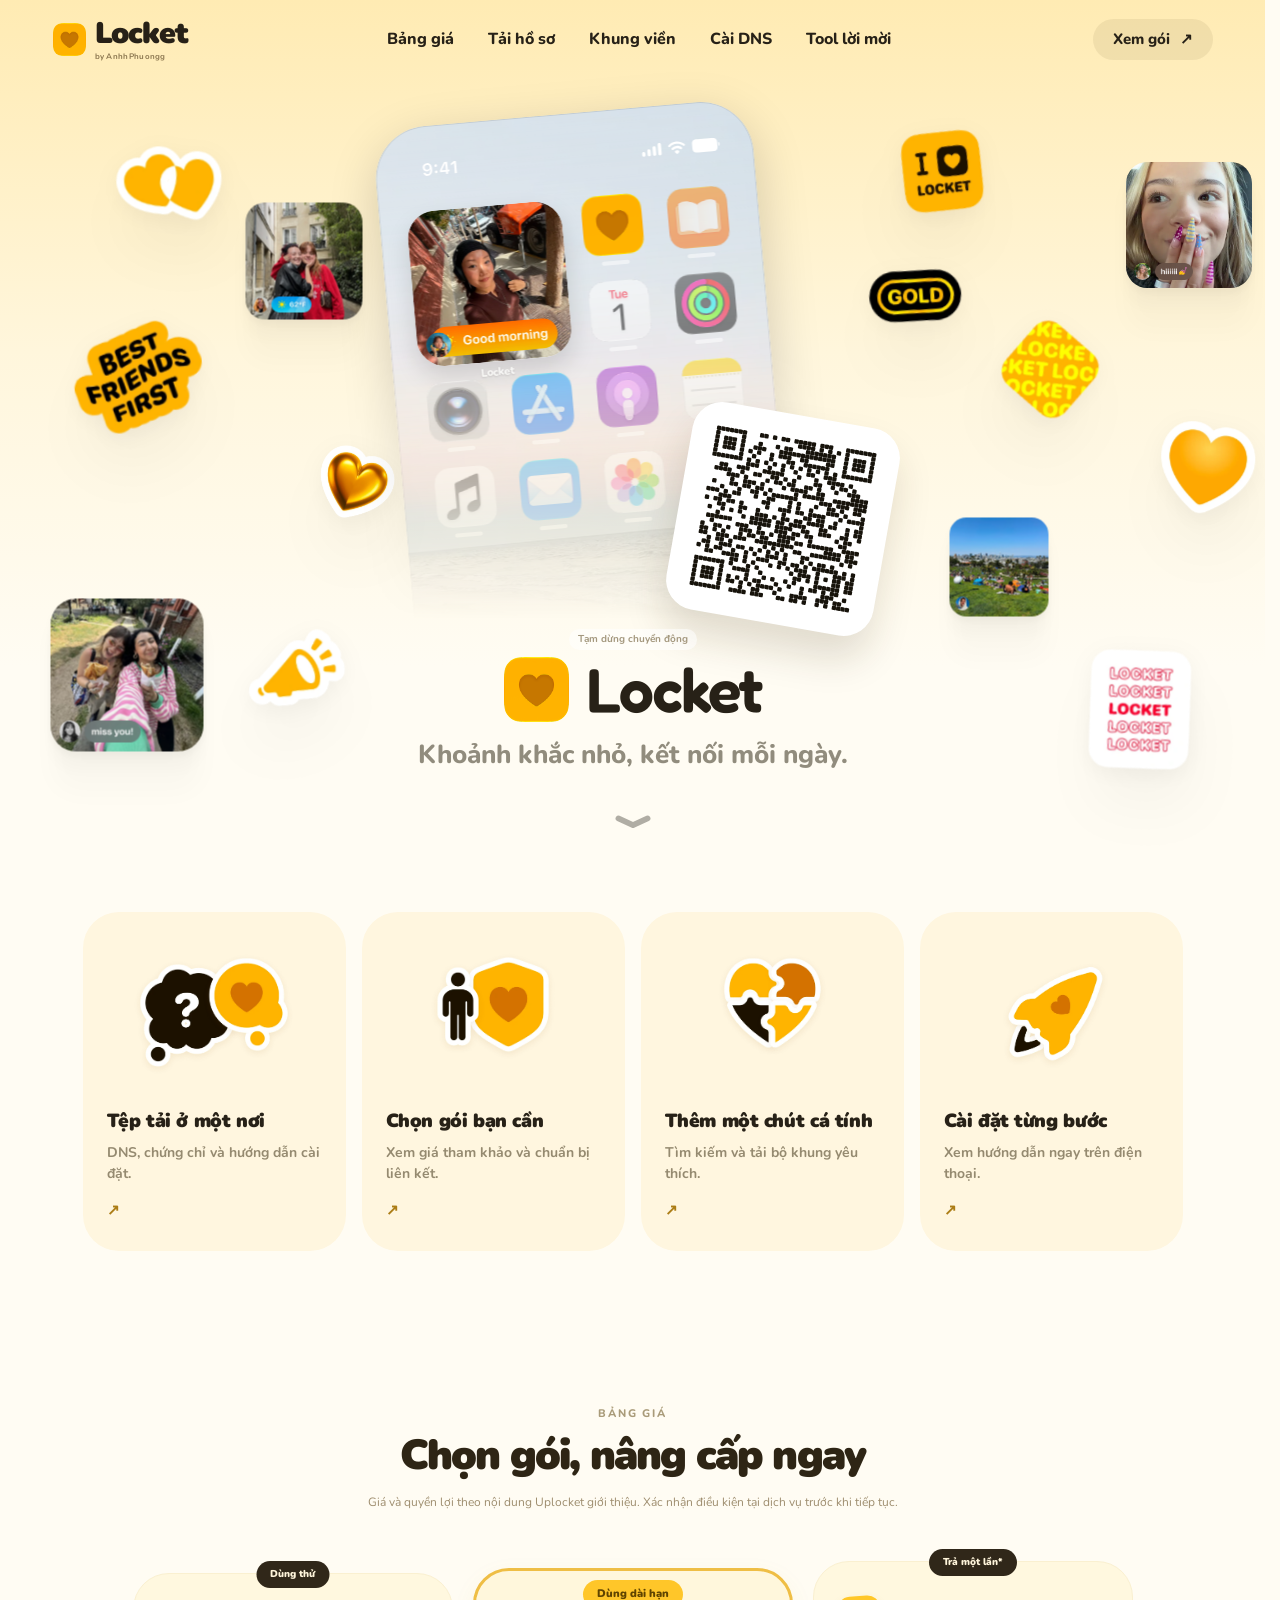
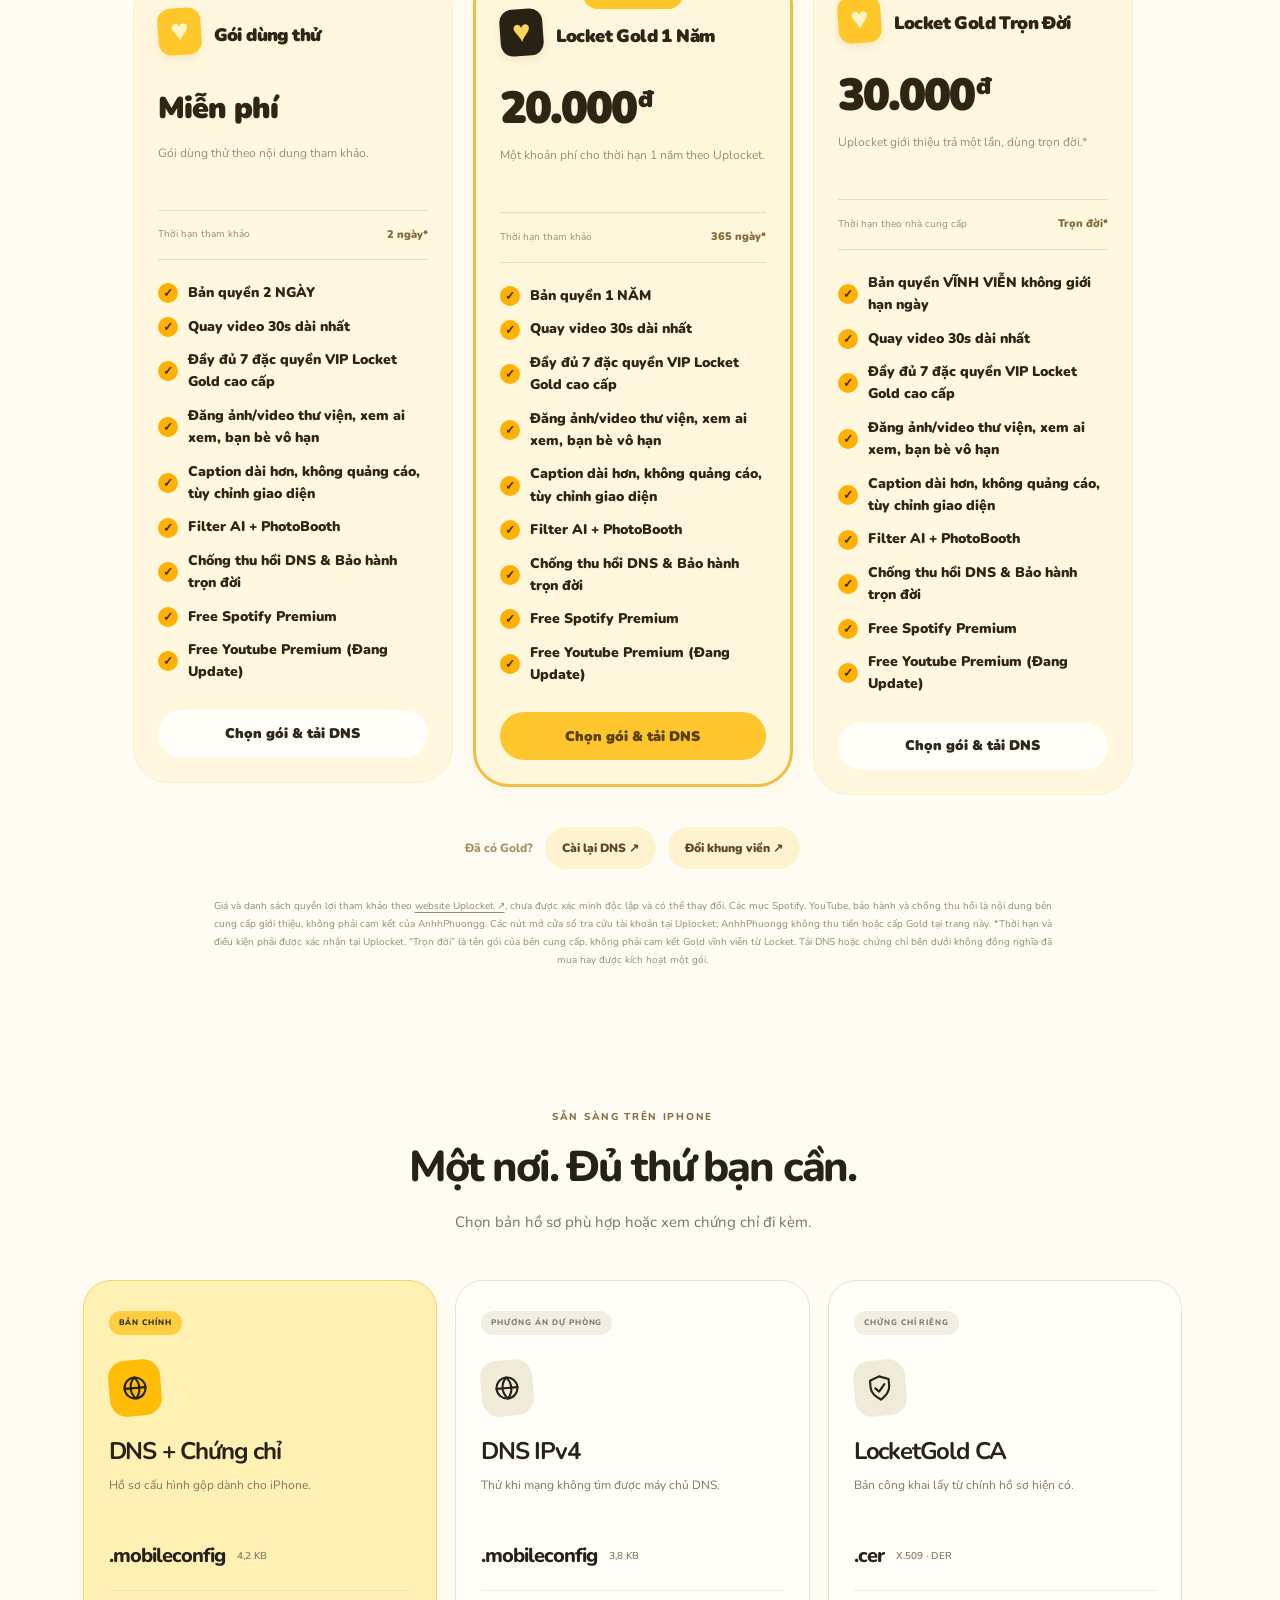
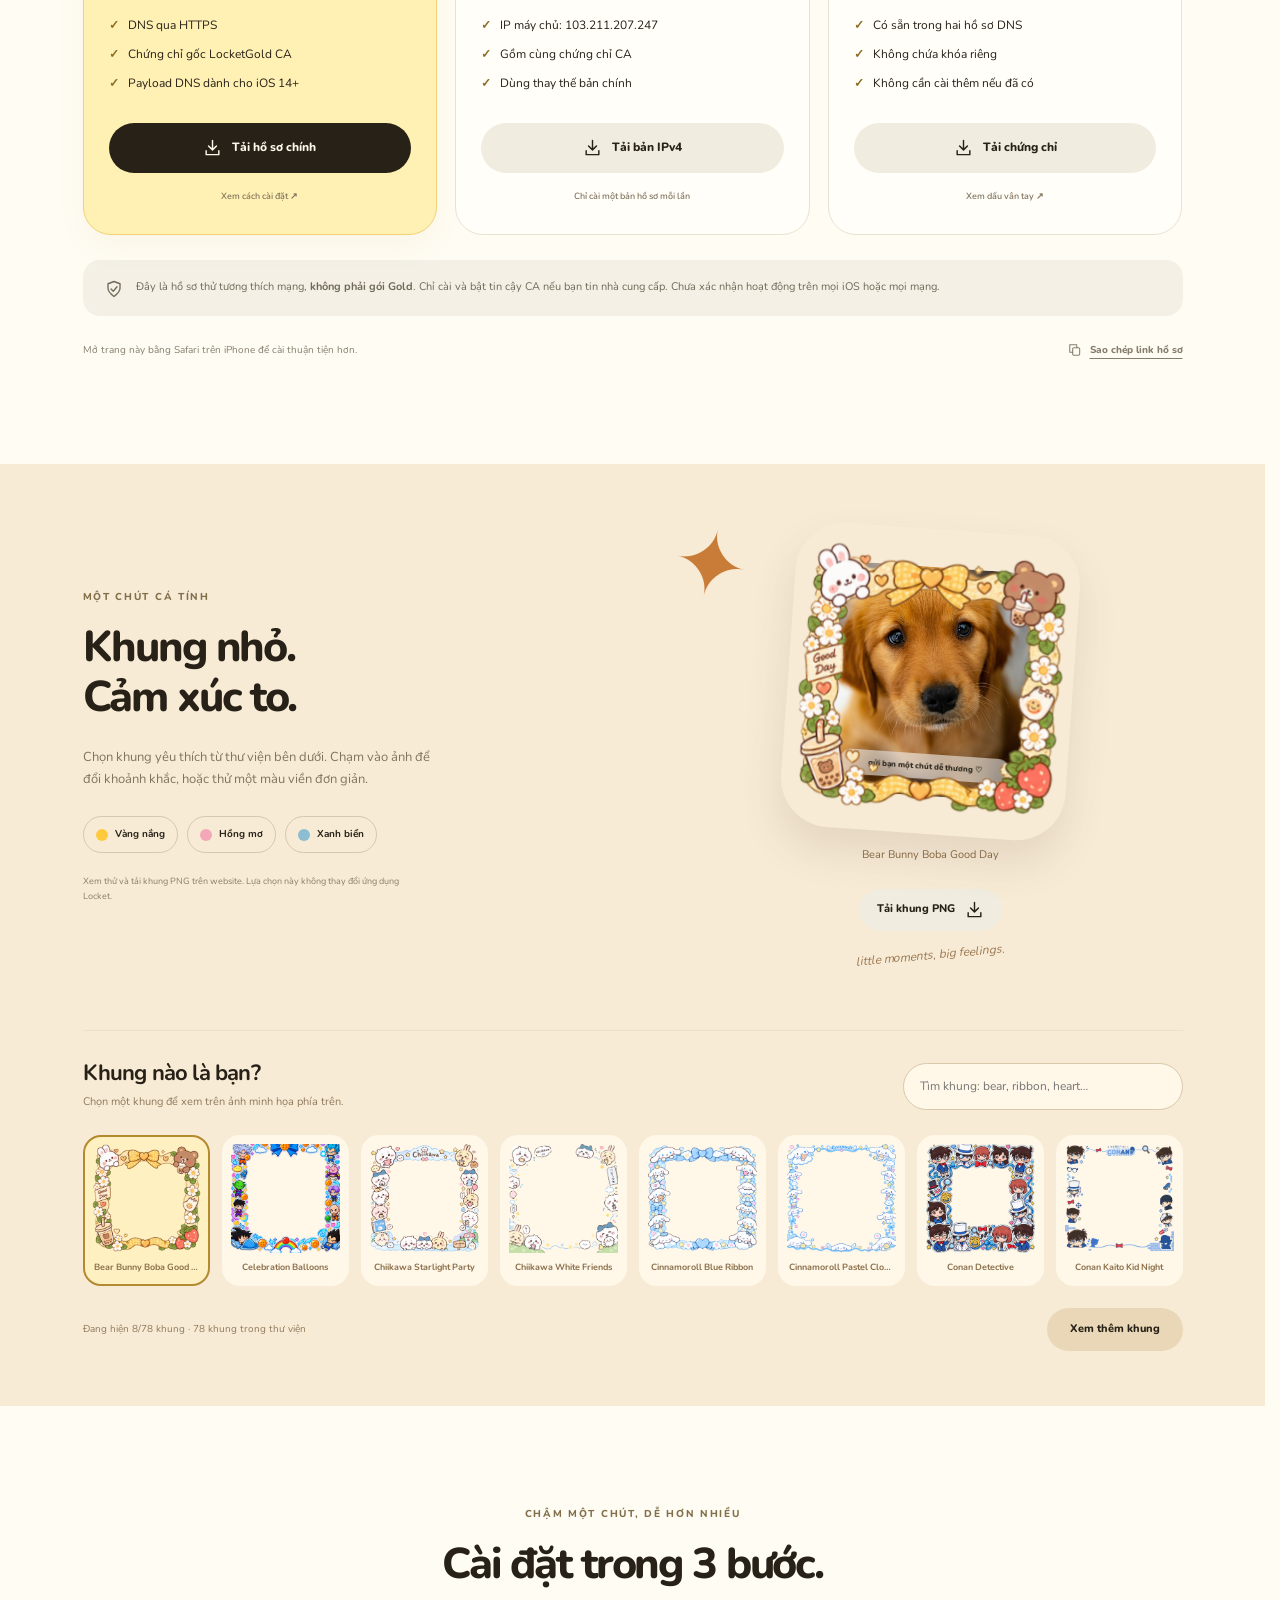
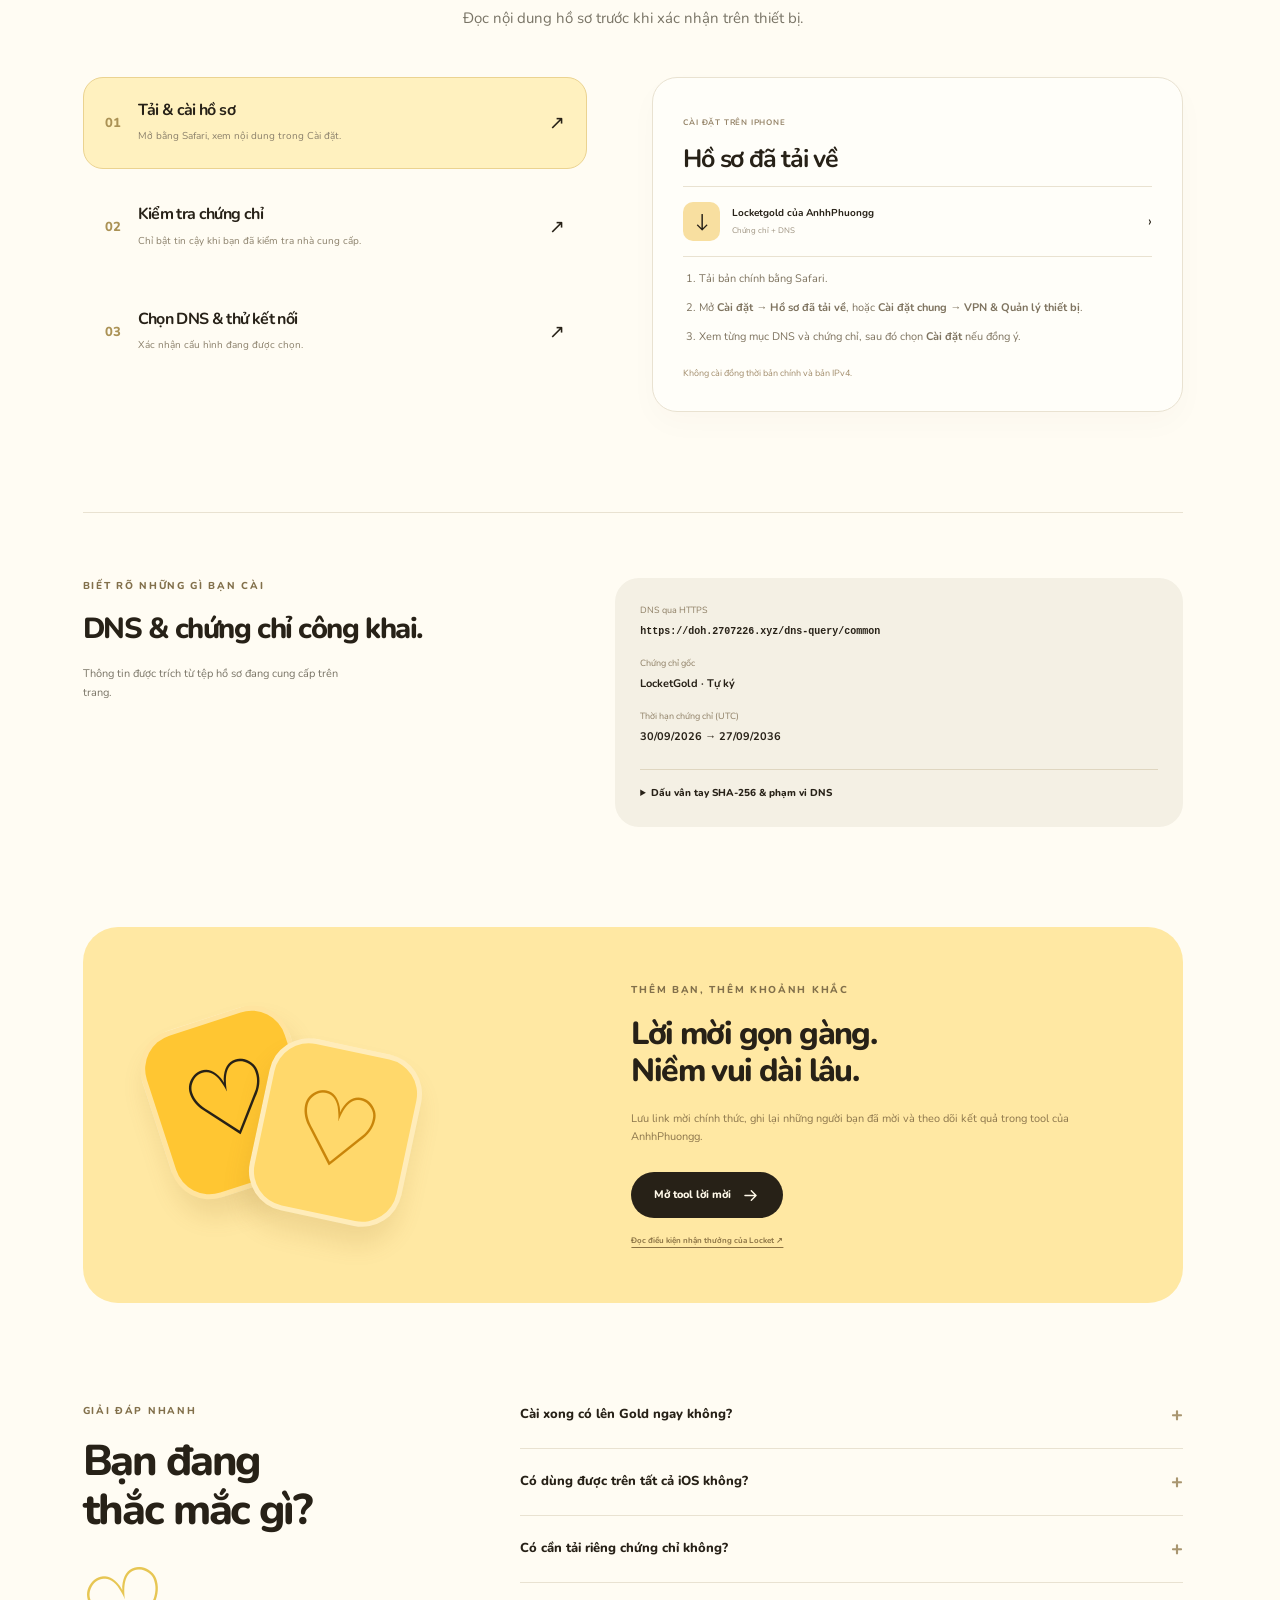
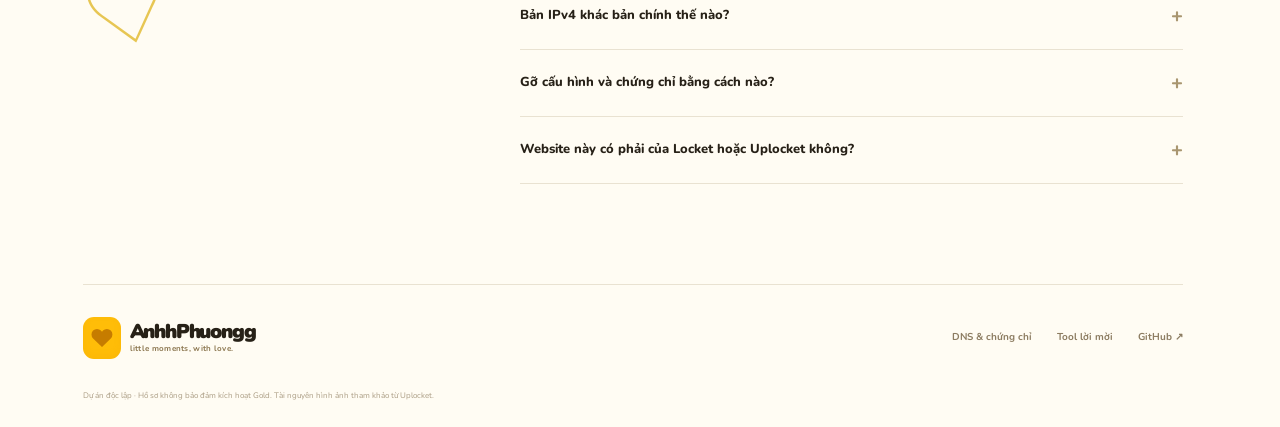
==== commit 4e42e258: "Keep account and DNS downloads on the current site" ====
--- a/index.html
+++ b/index.html
@@ -12,7 +12,7 @@
   <link rel="icon" href="./assets/favicon.svg" type="image/svg+xml">
   <link rel="preload" href="./assets/manrope-latin.woff2" as="font" type="font/woff2" crossorigin>
   <link rel="stylesheet" href="./assets/landing.css?v=2">
-  <link rel="stylesheet" href="./assets/checkout.css?v=11">
+  <link rel="stylesheet" href="./assets/checkout.css?v=12">
   <link rel="stylesheet" href="./assets/visuals.css?v=3">
   <link rel="stylesheet" href="./assets/phone.css?v=1">
   <link rel="stylesheet" href="./assets/hero.css?v=3">
@@ -20,7 +20,7 @@
   <script src="./assets/locket-link.js" defer></script>
   <script src="./assets/public-profiles.js?v=1" defer></script>
   <script src="./assets/lookup-config.js?v=1" defer></script>
-  <script src="./assets/landing.js?v=11" defer></script>
+  <script src="./assets/landing.js?v=12" defer></script>
   <script src="./assets/uplocket/lenis.min.js" defer></script>
   <script src="./assets/uplocket/frames.js" defer></script>
   <script src="./assets/visuals.js?v=3" defer></script>
@@ -61,11 +61,11 @@
     <section class="section wrap pricing" id="pricing" aria-labelledby="pricing-title">
       <div class="section-heading"><span class="eyebrow">BẢNG GIÁ</span><h2 id="pricing-title">Chọn gói, nâng cấp ngay</h2><p>Giá và quyền lợi theo nội dung Uplocket giới thiệu. Xác nhận điều kiện tại dịch vụ trước khi tiếp tục.</p></div>
       <div class="price-grid">
-        <article class="price-card"><span class="price-kicker">Dùng thử</span><span class="price-symbol" aria-hidden="true">♥</span><h3>Gói dùng thử</h3><div class="price">Miễn phí</div><p>Gói dùng thử theo nội dung tham khảo.</p><div class="price-detail"><span>Thời hạn tham khảo</span><strong>2 ngày*</strong></div><ul class="price-features"><li>Bản quyền 2 NGÀY</li><li>Quay video 30s dài nhất</li><li>Đầy đủ 7 đặc quyền VIP Locket Gold cao cấp</li><li>Đăng ảnh/video thư viện, xem ai xem, bạn bè vô hạn</li><li>Caption dài hơn, không quảng cáo, tùy chỉnh giao diện</li><li>Filter AI + PhotoBooth</li><li>Chống thu hồi DNS &amp; Bảo hành trọn đời</li><li>Free Spotify Premium</li><li>Free Youtube Premium (Đang Update)</li></ul><a class="button button-light" href="https://uplocket.io.vn/" target="_blank" rel="noopener noreferrer" data-plan="trial" aria-haspopup="dialog" aria-controls="account-modal" aria-label="Chọn gói dùng thử">Nâng cấp ngay</a></article>
-        <article class="price-card price-featured"><span class="shine" aria-hidden="true"></span><span class="price-kicker">Dùng dài hạn</span><span class="price-symbol" aria-hidden="true">♥</span><h3>Locket Gold 1 Năm</h3><div class="price">20.000<span>đ</span></div><p>Một khoản phí cho thời hạn 1 năm theo Uplocket.</p><div class="price-detail"><span>Thời hạn tham khảo</span><strong>365 ngày*</strong></div><ul class="price-features"><li>Bản quyền 1 NĂM</li><li>Quay video 30s dài nhất</li><li>Đầy đủ 7 đặc quyền VIP Locket Gold cao cấp</li><li>Đăng ảnh/video thư viện, xem ai xem, bạn bè vô hạn</li><li>Caption dài hơn, không quảng cáo, tùy chỉnh giao diện</li><li>Filter AI + PhotoBooth</li><li>Chống thu hồi DNS &amp; Bảo hành trọn đời</li><li>Free Spotify Premium</li><li>Free Youtube Premium (Đang Update)</li></ul><a class="button button-dark" href="https://uplocket.io.vn/" target="_blank" rel="noopener noreferrer" data-plan="year" aria-haspopup="dialog" aria-controls="account-modal" aria-label="Chọn gói 1 năm">Nâng cấp ngay</a></article>
-        <article class="price-card"><span class="price-kicker">Trả một lần*</span><span class="price-symbol" aria-hidden="true">♥</span><h3>Locket Gold Trọn Đời</h3><div class="price">30.000<span>đ</span></div><p>Uplocket giới thiệu trả một lần, dùng trọn đời.*</p><div class="price-detail"><span>Thời hạn theo nhà cung cấp</span><strong>Trọn đời*</strong></div><ul class="price-features"><li>Bản quyền VĨNH VIỄN không giới hạn ngày</li><li>Quay video 30s dài nhất</li><li>Đầy đủ 7 đặc quyền VIP Locket Gold cao cấp</li><li>Đăng ảnh/video thư viện, xem ai xem, bạn bè vô hạn</li><li>Caption dài hơn, không quảng cáo, tùy chỉnh giao diện</li><li>Filter AI + PhotoBooth</li><li>Chống thu hồi DNS &amp; Bảo hành trọn đời</li><li>Free Spotify Premium</li><li>Free Youtube Premium (Đang Update)</li></ul><a class="button button-light" href="https://uplocket.io.vn/" target="_blank" rel="noopener noreferrer" data-plan="lifetime" aria-haspopup="dialog" aria-controls="account-modal" aria-label="Chọn gói trọn đời">Nâng cấp ngay</a></article>
+        <article class="price-card"><span class="price-kicker">Dùng thử</span><span class="price-symbol" aria-hidden="true">♥</span><h3>Gói dùng thử</h3><div class="price">Miễn phí</div><p>Gói dùng thử theo nội dung tham khảo.</p><div class="price-detail"><span>Thời hạn tham khảo</span><strong>2 ngày*</strong></div><ul class="price-features"><li>Bản quyền 2 NGÀY</li><li>Quay video 30s dài nhất</li><li>Đầy đủ 7 đặc quyền VIP Locket Gold cao cấp</li><li>Đăng ảnh/video thư viện, xem ai xem, bạn bè vô hạn</li><li>Caption dài hơn, không quảng cáo, tùy chỉnh giao diện</li><li>Filter AI + PhotoBooth</li><li>Chống thu hồi DNS &amp; Bảo hành trọn đời</li><li>Free Spotify Premium</li><li>Free Youtube Premium (Đang Update)</li></ul><a class="button button-light" href="#downloads" data-plan="trial" aria-haspopup="dialog" aria-controls="account-modal" aria-label="Chọn gói dùng thử">Chọn gói &amp; tải DNS</a></article>
+        <article class="price-card price-featured"><span class="shine" aria-hidden="true"></span><span class="price-kicker">Dùng dài hạn</span><span class="price-symbol" aria-hidden="true">♥</span><h3>Locket Gold 1 Năm</h3><div class="price">20.000<span>đ</span></div><p>Một khoản phí cho thời hạn 1 năm theo Uplocket.</p><div class="price-detail"><span>Thời hạn tham khảo</span><strong>365 ngày*</strong></div><ul class="price-features"><li>Bản quyền 1 NĂM</li><li>Quay video 30s dài nhất</li><li>Đầy đủ 7 đặc quyền VIP Locket Gold cao cấp</li><li>Đăng ảnh/video thư viện, xem ai xem, bạn bè vô hạn</li><li>Caption dài hơn, không quảng cáo, tùy chỉnh giao diện</li><li>Filter AI + PhotoBooth</li><li>Chống thu hồi DNS &amp; Bảo hành trọn đời</li><li>Free Spotify Premium</li><li>Free Youtube Premium (Đang Update)</li></ul><a class="button button-dark" href="#downloads" data-plan="year" aria-haspopup="dialog" aria-controls="account-modal" aria-label="Chọn gói 1 năm">Chọn gói &amp; tải DNS</a></article>
+        <article class="price-card"><span class="price-kicker">Trả một lần*</span><span class="price-symbol" aria-hidden="true">♥</span><h3>Locket Gold Trọn Đời</h3><div class="price">30.000<span>đ</span></div><p>Uplocket giới thiệu trả một lần, dùng trọn đời.*</p><div class="price-detail"><span>Thời hạn theo nhà cung cấp</span><strong>Trọn đời*</strong></div><ul class="price-features"><li>Bản quyền VĨNH VIỄN không giới hạn ngày</li><li>Quay video 30s dài nhất</li><li>Đầy đủ 7 đặc quyền VIP Locket Gold cao cấp</li><li>Đăng ảnh/video thư viện, xem ai xem, bạn bè vô hạn</li><li>Caption dài hơn, không quảng cáo, tùy chỉnh giao diện</li><li>Filter AI + PhotoBooth</li><li>Chống thu hồi DNS &amp; Bảo hành trọn đời</li><li>Free Spotify Premium</li><li>Free Youtube Premium (Đang Update)</li></ul><a class="button button-light" href="#downloads" data-plan="lifetime" aria-haspopup="dialog" aria-controls="account-modal" aria-label="Chọn gói trọn đời">Chọn gói &amp; tải DNS</a></article>
       </div>
-      <div class="pricing-return"><span>Đã có Gold?</span><a href="https://uplocket.io.vn/" target="_blank" rel="noopener noreferrer" data-plan="restore" aria-haspopup="dialog" aria-controls="account-modal">Cài lại DNS <span aria-hidden="true">↗</span></a><a href="#frames">Đổi khung viền <span aria-hidden="true">↗</span></a></div>
+      <div class="pricing-return"><span>Đã có Gold?</span><a href="#downloads" data-plan="restore" aria-haspopup="dialog" aria-controls="account-modal">Cài lại DNS <span aria-hidden="true">↗</span></a><a href="#frames">Đổi khung viền <span aria-hidden="true">↗</span></a></div>
       <p class="pricing-note">Giá và danh sách quyền lợi tham khảo theo <a href="https://uplocket.io.vn/" target="_blank" rel="noopener noreferrer">website Uplocket ↗</a>, chưa được xác minh độc lập và có thể thay đổi. Các mục Spotify, YouTube, bảo hành và chống thu hồi là nội dung bên cung cấp giới thiệu, không phải cam kết của AnhhPhuongg. Các nút mở cửa sổ tra cứu tài khoản tại Uplocket; AnhhPhuongg không thu tiền hoặc cấp Gold tại trang này. *Thời hạn và điều kiện phải được xác nhận tại Uplocket. “Trọn đời” là tên gói của bên cung cấp, không phải cam kết Gold vĩnh viễn từ Locket. Tải DNS hoặc chứng chỉ bên dưới không đồng nghĩa đã mua hay được kích hoạt một gói.</p>
     </section>
     <section class="section downloads wrap" id="downloads" aria-labelledby="download-title">
@@ -104,6 +104,7 @@
         <div class="account-input-wrap"><input id="account-link" type="url" inputmode="url" placeholder="https://locket.cam/ten_cua_ban" autocomplete="off" autocapitalize="off" spellcheck="false" maxlength="512" aria-describedby="account-error" required></div>
         <p class="account-error" id="account-error" role="alert" hidden></p>
         </div>
+        <p class="account-form-note">Bạn đang xem gói tham khảo. Trang này hỗ trợ tra cứu và tải DNS; chưa thu tiền hoặc cấp Gold.</p>
         <div class="account-plan"><div><strong id="account-plan-name">Gói dùng thử</strong><small id="account-plan-duration">2 ngày · theo nội dung tham khảo</small></div><b id="account-plan-price">Miễn phí</b></div>
         <button class="button account-check" type="submit" id="account-check" disabled>Kiểm tra link Locket</button>
       </form>
@@ -136,13 +137,12 @@
           </dl></details>
         </div>
         <a class="button account-download" id="account-primary-action" href="./AnhhPhuongg.mobileconfig" download="AnhhPhuongg.mobileconfig">Tải lại hồ sơ DNS</a>
-        <a class="account-secondary-download" id="account-secondary-download" href="./AnhhPhuongg.mobileconfig" download hidden>Tải hồ sơ DNS hiện có</a>
         <div class="account-followup">
           <button type="button" id="account-copy">Sao chép username</button>
           <button type="button" id="account-refresh">Kiểm tra lại trạng thái</button>
         </div>
         <p id="account-copy-status" class="account-copy-status" role="status"></p>
-        <div id="account-copy-fallback" class="account-copy-fallback" hidden><label for="account-copy-value">Sao chép username này để nhập tại Uplocket:</label><input id="account-copy-value" type="text" readonly></div>
+        <div id="account-copy-fallback" class="account-copy-fallback" hidden><label for="account-copy-value">Sao chép username của tài khoản:</label><input id="account-copy-value" type="text" readonly></div>
         <button type="button" class="account-install-link" id="account-install-open">Hướng dẫn cài DNS trên iPhone <span aria-hidden="true">↗</span></button>
       </div>
       <section class="account-install" id="account-install" aria-label="Hướng dẫn cài DNS" hidden>
@@ -155,7 +155,6 @@
           <li><span>4</span><div><h3>Chọn DNS và kiểm tra Locket</h3><p>Trong VPN &amp; Quản lý thiết bị → DNS, kiểm tra LocketGold DNS đang được chọn. Mở Locket để kiểm tra tính năng thực tế; tải hồ sơ không đồng nghĩa đã có Gold.</p></div></li>
         </ol>
         <a class="button account-install-download" href="./AnhhPhuongg.mobileconfig" download="AnhhPhuongg.mobileconfig">Tải hồ sơ DNS hiện có</a>
-        <a class="account-secondary-download" href="https://uplocket.io.vn/install-guide" target="_blank" rel="noopener noreferrer">Xem hướng dẫn của Uplocket ↗</a>
         <button class="account-install-back" id="account-install-back" type="button">← Quay lại tài khoản</button>
       </section>
       <p class="account-disclaimer sr-only" id="account-disclaimer">Chỉ kiểm tra định dạng ngay trên trình duyệt, không lưu hoặc gửi link. Bước này chưa đặt mua hay kích hoạt Gold; giá và thời hạn do Uplocket xác nhận.</p>
--- a/assets/checkout.css
+++ b/assets/checkout.css
@@ -110,6 +110,7 @@
 @media(max-width:350px){.account-progress{gap:6px}.account-progress li{font-size:9px;gap:4px}.account-provider-summary dd{font-size:11px}.pricing-return{gap:8px}.pricing-return a{padding:10px 13px}}
 
 /* Repeat each package's advertised benefits as in the supplied reference. */
+.account-form-note{margin:12px 4px 0;font-size:11px;line-height:17px;color:#9b8864;text-align:center}
 .pricing .price-featured .price-kicker{top:9px}
 .pricing .price-features{font-size:14px;line-height:1.6;font-weight:900;margin:22px 0 26px}
 .pricing .price-features li{gap:10px;align-items:center}
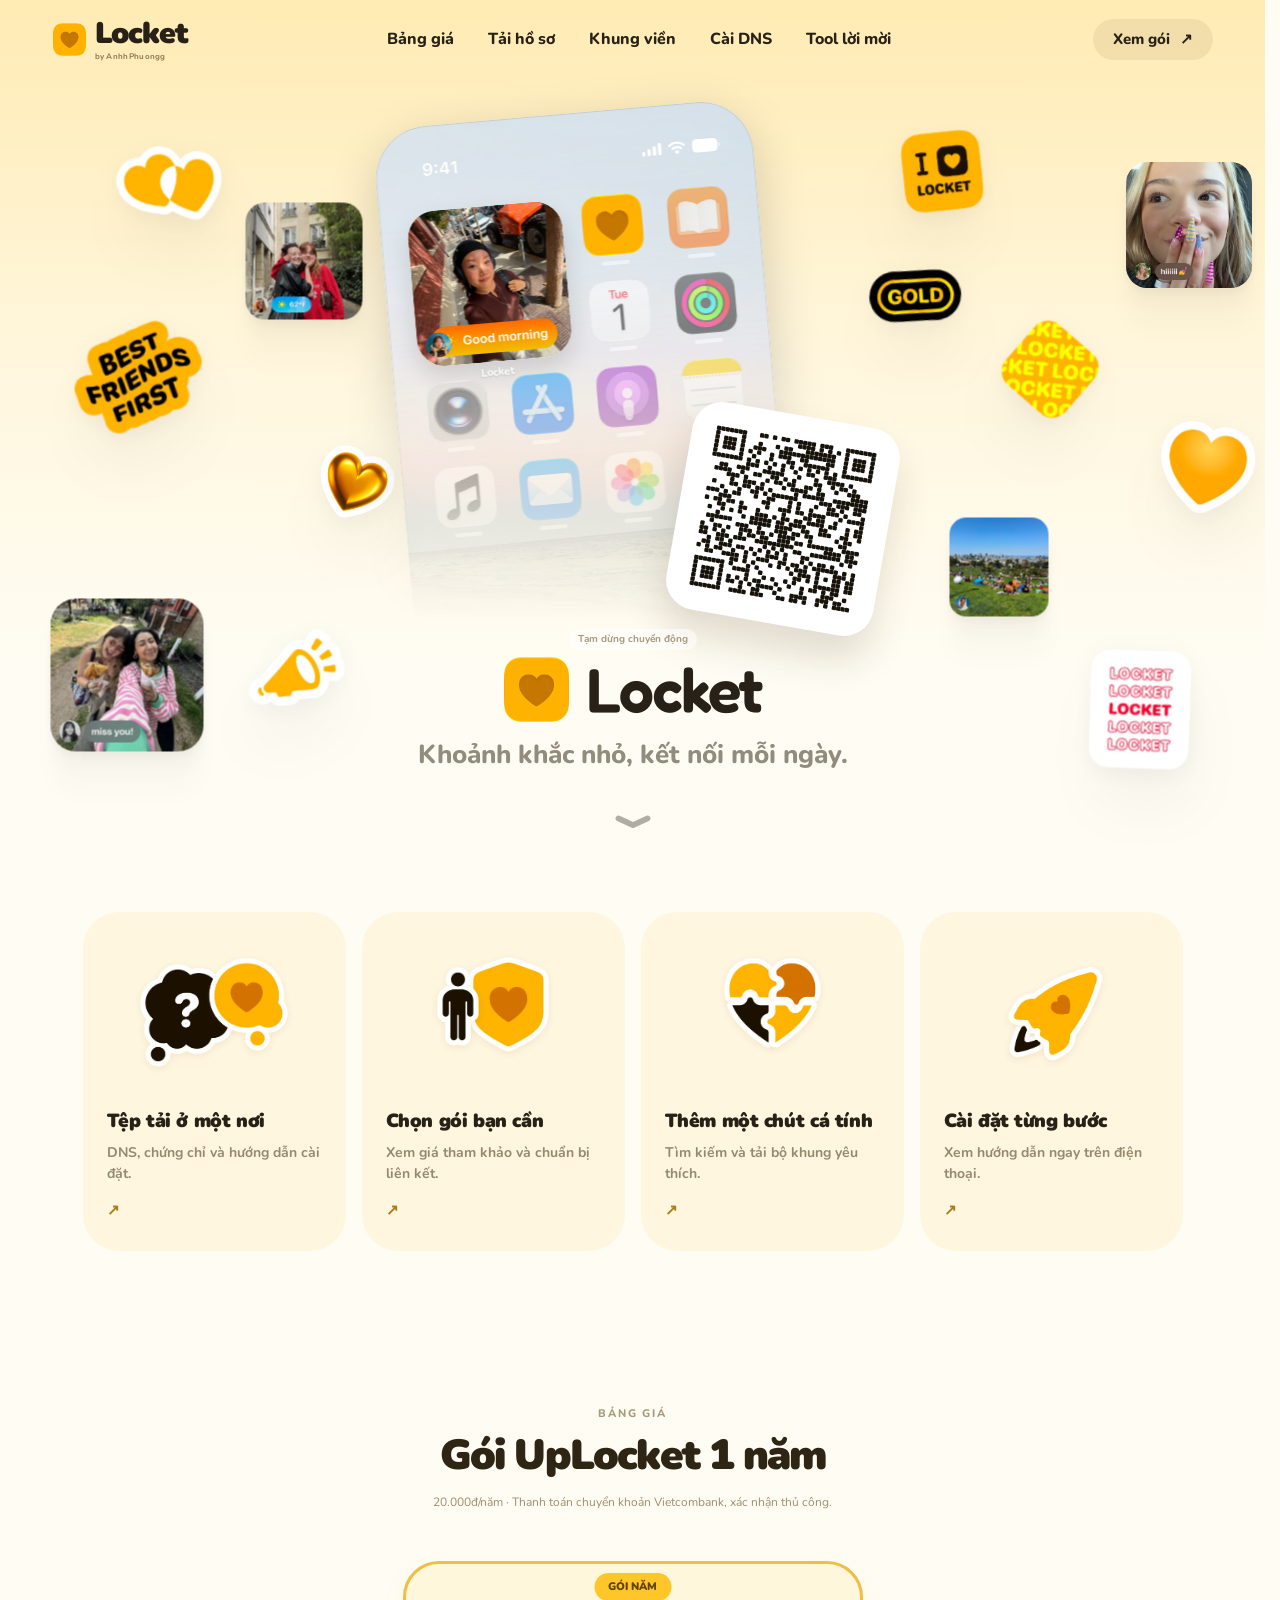
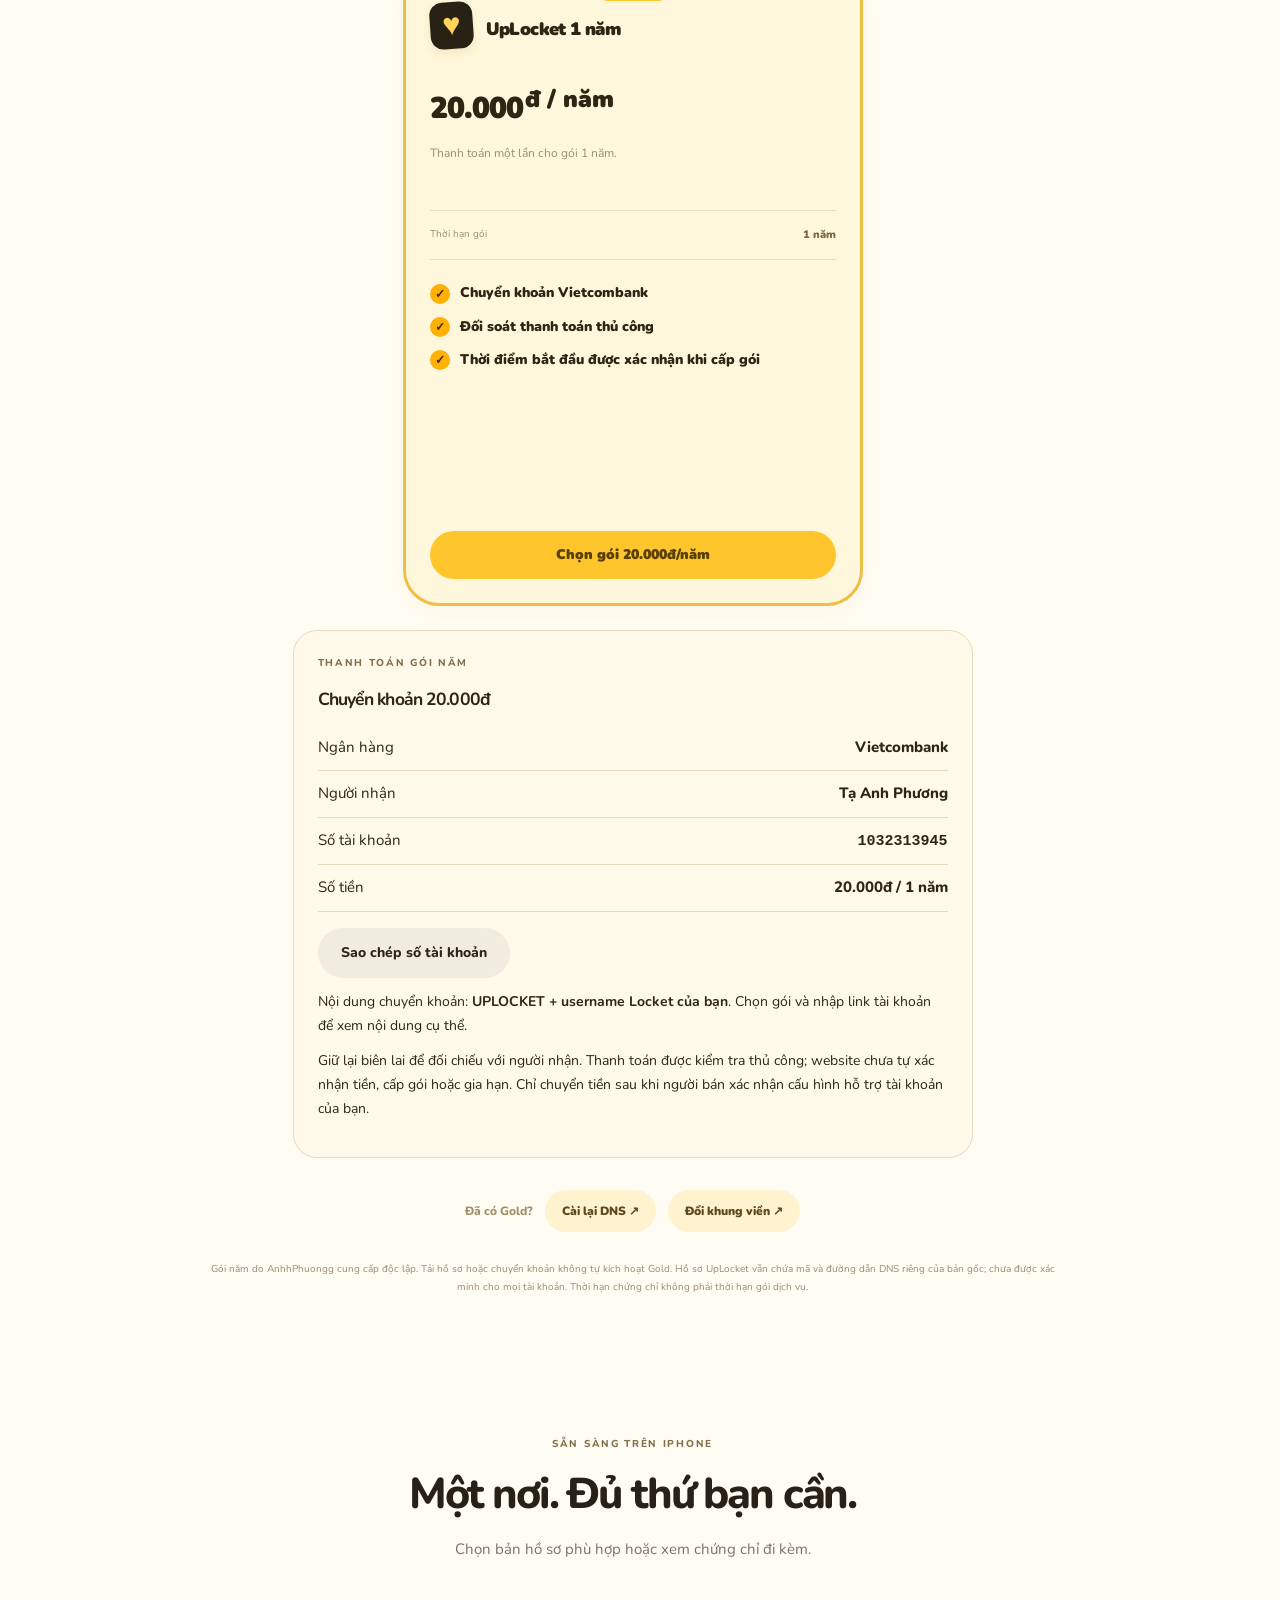
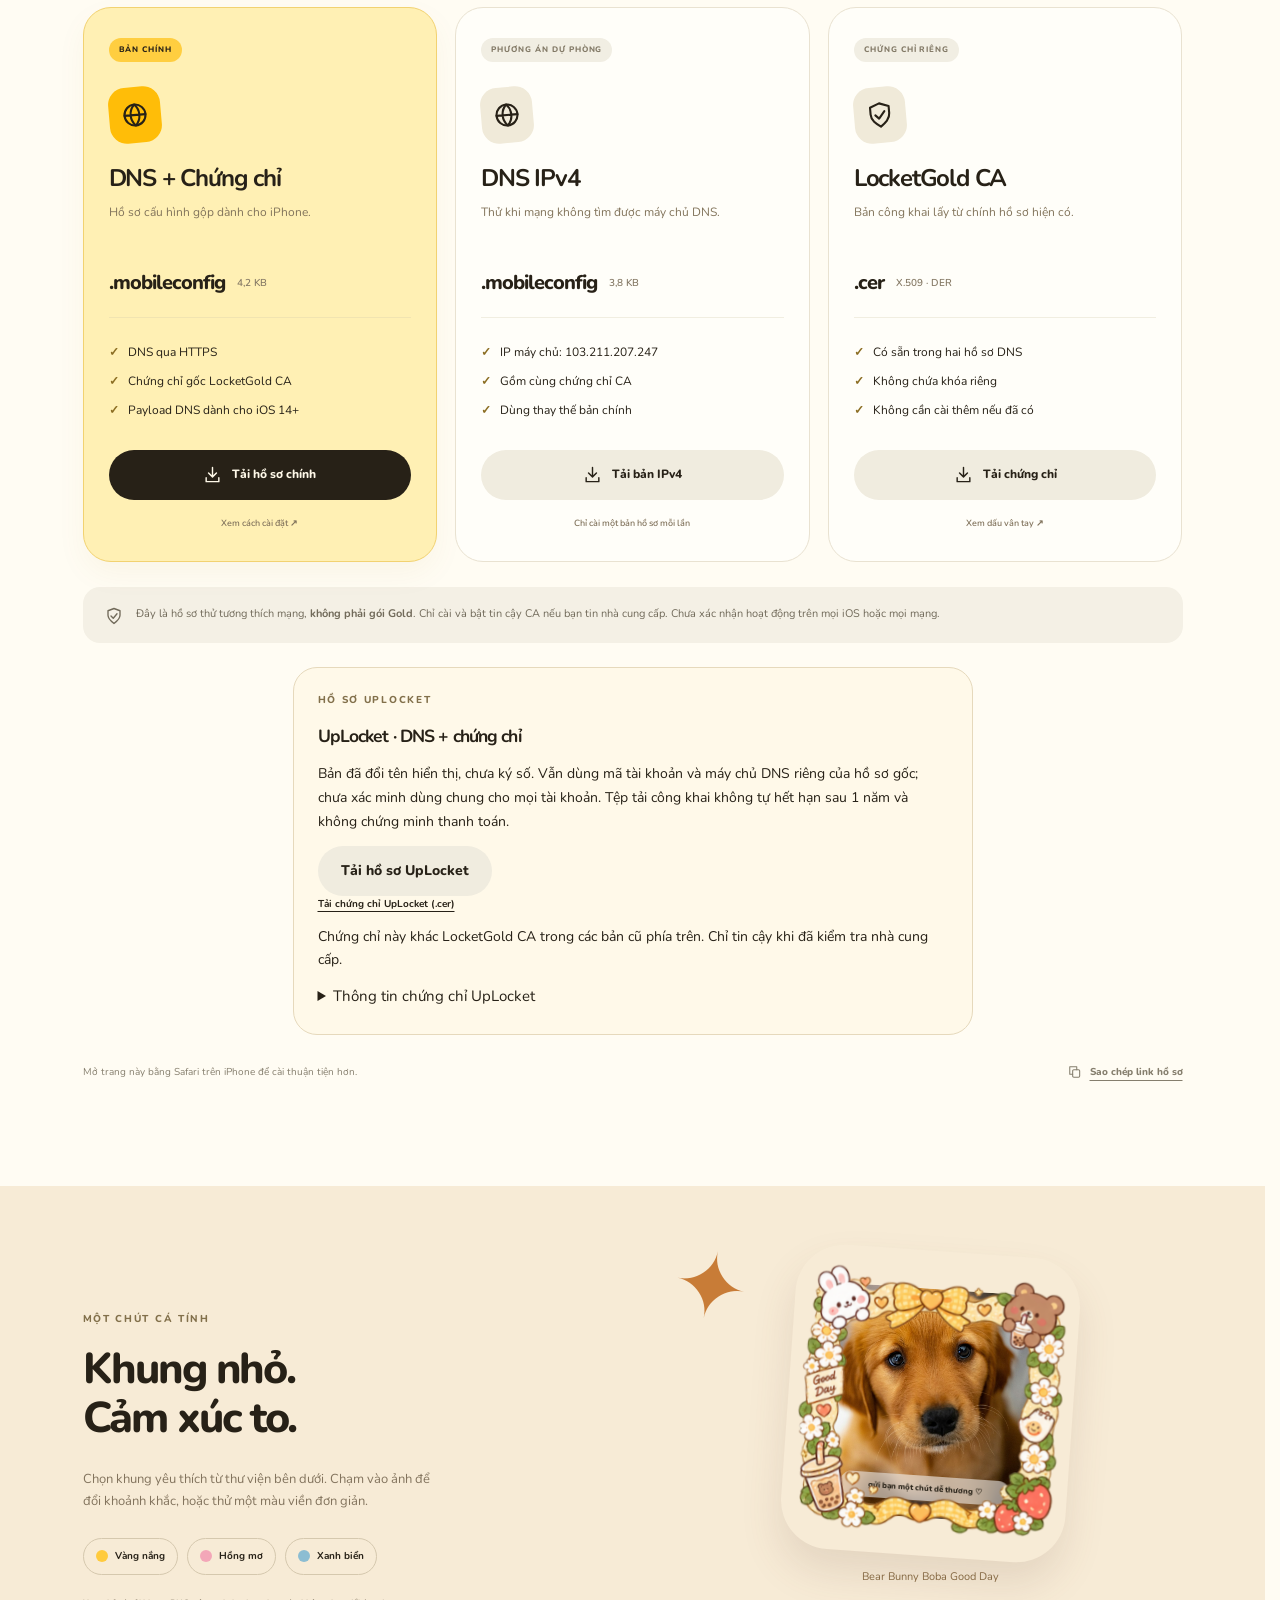
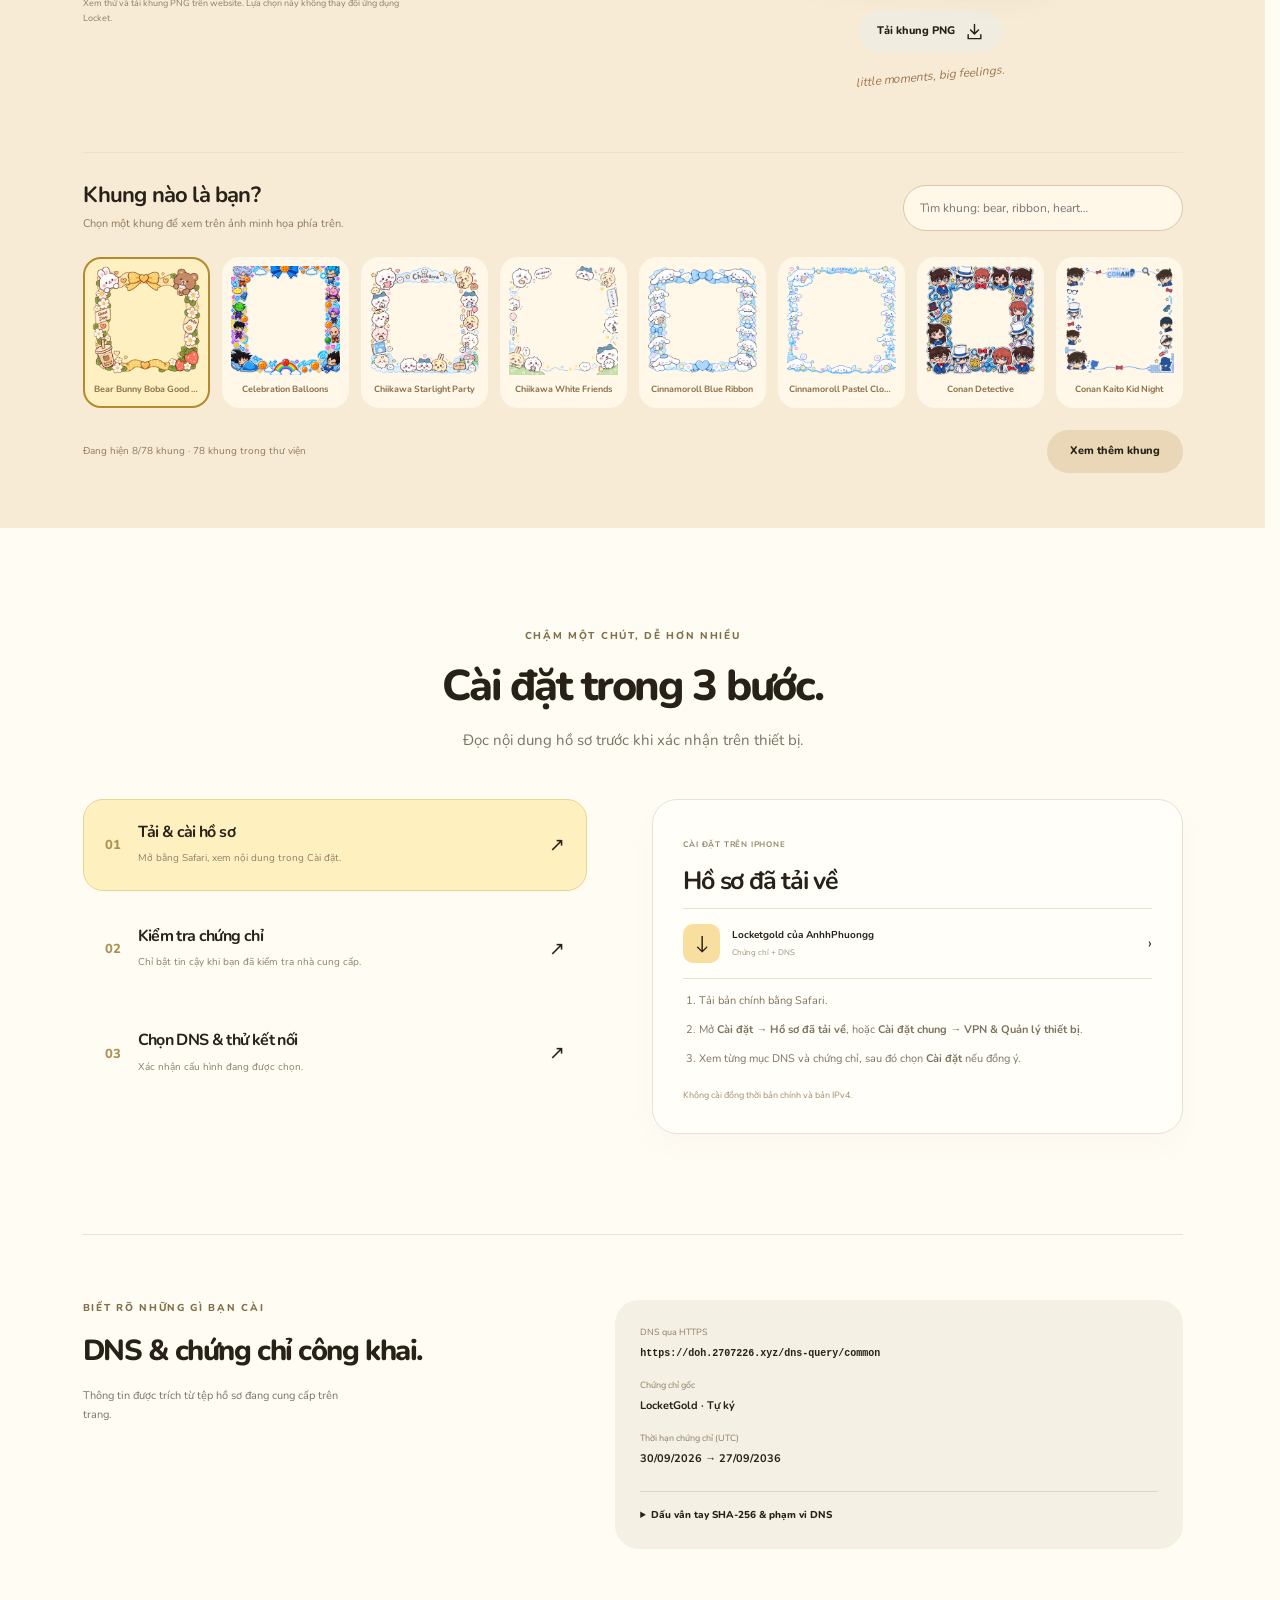
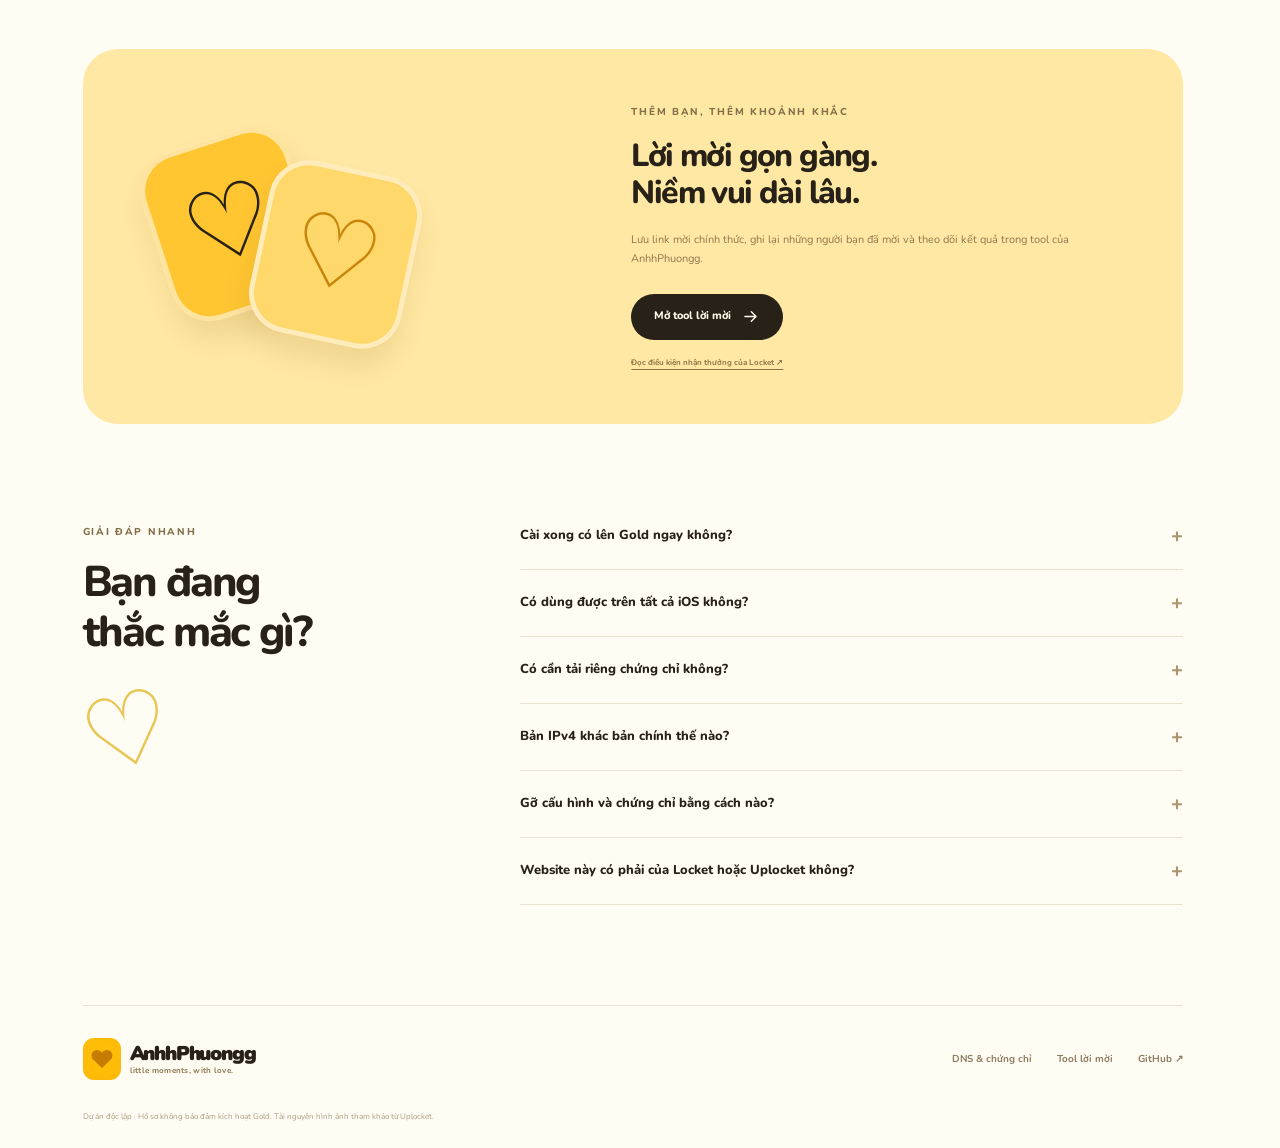
==== commit 192acbc7: "Add annual UpLocket plan and bank transfer details" ====
--- a/index.html
+++ b/index.html
@@ -12,7 +12,7 @@
   <link rel="icon" href="./assets/favicon.svg" type="image/svg+xml">
   <link rel="preload" href="./assets/manrope-latin.woff2" as="font" type="font/woff2" crossorigin>
   <link rel="stylesheet" href="./assets/landing.css?v=2">
-  <link rel="stylesheet" href="./assets/checkout.css?v=12">
+  <link rel="stylesheet" href="./assets/checkout.css?v=13">
   <link rel="stylesheet" href="./assets/visuals.css?v=3">
   <link rel="stylesheet" href="./assets/phone.css?v=1">
   <link rel="stylesheet" href="./assets/hero.css?v=3">
@@ -20,7 +20,7 @@
   <script src="./assets/locket-link.js" defer></script>
   <script src="./assets/public-profiles.js?v=1" defer></script>
   <script src="./assets/lookup-config.js?v=1" defer></script>
-  <script src="./assets/landing.js?v=12" defer></script>
+  <script src="./assets/landing.js?v=13" defer></script>
   <script src="./assets/uplocket/lenis.min.js" defer></script>
   <script src="./assets/uplocket/frames.js" defer></script>
   <script src="./assets/visuals.js?v=3" defer></script>
@@ -59,14 +59,11 @@
   <main id="main">
     <section class="highlights wrap" id="highlights" aria-label="Khám phá website"><a class="highlight-card" href="#downloads"><div class="highlight-art art-help"><img src="./assets/uplocket/index/shortcuts/help-1.webp" class="highlight-piece piece-1" alt="" draggable="false" loading="lazy"><img src="./assets/uplocket/index/shortcuts/help-2.webp" class="highlight-piece piece-2" alt="" draggable="false" loading="lazy"></div><h2>Tệp tải ở một nơi</h2><p>DNS, chứng chỉ và hướng dẫn cài đặt.</p><span aria-hidden="true">↗</span></a><a class="highlight-card" href="#pricing"><div class="highlight-art art-parent"><img src="./assets/uplocket/index/shortcuts/parent-1.webp" class="highlight-piece piece-1" alt="" draggable="false" loading="lazy"><img src="./assets/uplocket/index/shortcuts/parent-2.webp" class="highlight-piece piece-2" alt="" draggable="false" loading="lazy"></div><h2>Chọn gói bạn cần</h2><p>Xem giá tham khảo và chuẩn bị liên kết.</p><span aria-hidden="true">↗</span></a><a class="highlight-card" href="#frames"><div class="highlight-art art-partner"><img src="./assets/uplocket/index/shortcuts/partner-1.webp" class="highlight-piece piece-1" alt="" draggable="false" loading="lazy"><img src="./assets/uplocket/index/shortcuts/partner-2.webp" class="highlight-piece piece-2" alt="" draggable="false" loading="lazy"><img src="./assets/uplocket/index/shortcuts/partner-3.webp" class="highlight-piece piece-3" alt="" draggable="false" loading="lazy"><img src="./assets/uplocket/index/shortcuts/partner-4.webp" class="highlight-piece piece-4" alt="" draggable="false" loading="lazy"></div><h2>Thêm một chút cá tính</h2><p>Tìm kiếm và tải bộ khung yêu thích.</p><span aria-hidden="true">↗</span></a><a class="highlight-card" href="#guide"><div class="highlight-art art-career"><img src="./assets/uplocket/index/shortcuts/career-1.webp" class="highlight-piece piece-1" alt="" draggable="false" loading="lazy"><img src="./assets/uplocket/index/shortcuts/career-2.webp" class="highlight-piece piece-2" alt="" draggable="false" loading="lazy"></div><h2>Cài đặt từng bước</h2><p>Xem hướng dẫn ngay trên điện thoại.</p><span aria-hidden="true">↗</span></a></section>
     <section class="section wrap pricing" id="pricing" aria-labelledby="pricing-title">
-      <div class="section-heading"><span class="eyebrow">BẢNG GIÁ</span><h2 id="pricing-title">Chọn gói, nâng cấp ngay</h2><p>Giá và quyền lợi theo nội dung Uplocket giới thiệu. Xác nhận điều kiện tại dịch vụ trước khi tiếp tục.</p></div>
-      <div class="price-grid">
-        <article class="price-card"><span class="price-kicker">Dùng thử</span><span class="price-symbol" aria-hidden="true">♥</span><h3>Gói dùng thử</h3><div class="price">Miễn phí</div><p>Gói dùng thử theo nội dung tham khảo.</p><div class="price-detail"><span>Thời hạn tham khảo</span><strong>2 ngày*</strong></div><ul class="price-features"><li>Bản quyền 2 NGÀY</li><li>Quay video 30s dài nhất</li><li>Đầy đủ 7 đặc quyền VIP Locket Gold cao cấp</li><li>Đăng ảnh/video thư viện, xem ai xem, bạn bè vô hạn</li><li>Caption dài hơn, không quảng cáo, tùy chỉnh giao diện</li><li>Filter AI + PhotoBooth</li><li>Chống thu hồi DNS &amp; Bảo hành trọn đời</li><li>Free Spotify Premium</li><li>Free Youtube Premium (Đang Update)</li></ul><a class="button button-light" href="#downloads" data-plan="trial" aria-haspopup="dialog" aria-controls="account-modal" aria-label="Chọn gói dùng thử">Chọn gói &amp; tải DNS</a></article>
-        <article class="price-card price-featured"><span class="shine" aria-hidden="true"></span><span class="price-kicker">Dùng dài hạn</span><span class="price-symbol" aria-hidden="true">♥</span><h3>Locket Gold 1 Năm</h3><div class="price">20.000<span>đ</span></div><p>Một khoản phí cho thời hạn 1 năm theo Uplocket.</p><div class="price-detail"><span>Thời hạn tham khảo</span><strong>365 ngày*</strong></div><ul class="price-features"><li>Bản quyền 1 NĂM</li><li>Quay video 30s dài nhất</li><li>Đầy đủ 7 đặc quyền VIP Locket Gold cao cấp</li><li>Đăng ảnh/video thư viện, xem ai xem, bạn bè vô hạn</li><li>Caption dài hơn, không quảng cáo, tùy chỉnh giao diện</li><li>Filter AI + PhotoBooth</li><li>Chống thu hồi DNS &amp; Bảo hành trọn đời</li><li>Free Spotify Premium</li><li>Free Youtube Premium (Đang Update)</li></ul><a class="button button-dark" href="#downloads" data-plan="year" aria-haspopup="dialog" aria-controls="account-modal" aria-label="Chọn gói 1 năm">Chọn gói &amp; tải DNS</a></article>
-        <article class="price-card"><span class="price-kicker">Trả một lần*</span><span class="price-symbol" aria-hidden="true">♥</span><h3>Locket Gold Trọn Đời</h3><div class="price">30.000<span>đ</span></div><p>Uplocket giới thiệu trả một lần, dùng trọn đời.*</p><div class="price-detail"><span>Thời hạn theo nhà cung cấp</span><strong>Trọn đời*</strong></div><ul class="price-features"><li>Bản quyền VĨNH VIỄN không giới hạn ngày</li><li>Quay video 30s dài nhất</li><li>Đầy đủ 7 đặc quyền VIP Locket Gold cao cấp</li><li>Đăng ảnh/video thư viện, xem ai xem, bạn bè vô hạn</li><li>Caption dài hơn, không quảng cáo, tùy chỉnh giao diện</li><li>Filter AI + PhotoBooth</li><li>Chống thu hồi DNS &amp; Bảo hành trọn đời</li><li>Free Spotify Premium</li><li>Free Youtube Premium (Đang Update)</li></ul><a class="button button-light" href="#downloads" data-plan="lifetime" aria-haspopup="dialog" aria-controls="account-modal" aria-label="Chọn gói trọn đời">Chọn gói &amp; tải DNS</a></article>
-      </div>
+      <div class="section-heading"><span class="eyebrow">BẢNG GIÁ</span><h2 id="pricing-title">Gói UpLocket 1 năm</h2><p>20.000đ/năm · Thanh toán chuyển khoản Vietcombank, xác nhận thủ công.</p></div>
+      <div class="price-grid annual-pricing"><article class="price-card price-featured"><span class="price-kicker">GÓI NĂM</span><span class="price-symbol" aria-hidden="true">♥</span><h3>UpLocket 1 năm</h3><div class="price">20.000<span>đ / năm</span></div><p>Thanh toán một lần cho gói 1 năm.</p><div class="price-detail"><span>Thời hạn gói</span><strong>1 năm</strong></div><ul class="price-features"><li>Chuyển khoản Vietcombank</li><li>Đối soát thanh toán thủ công</li><li>Thời điểm bắt đầu được xác nhận khi cấp gói</li></ul><a class="button button-dark" href="#annual-payment" data-plan="year" aria-haspopup="dialog" aria-controls="account-modal">Chọn gói 20.000đ/năm</a></article></div>
+      <section class="annual-payment" id="annual-payment" aria-labelledby="payment-title"><span class="eyebrow">THANH TOÁN GÓI NĂM</span><h3 id="payment-title">Chuyển khoản 20.000đ</h3><dl><div><dt>Ngân hàng</dt><dd>Vietcombank</dd></div><div><dt>Người nhận</dt><dd>Tạ Anh Phương</dd></div><div><dt>Số tài khoản</dt><dd><code>1032313945</code></dd></div><div><dt>Số tiền</dt><dd>20.000đ / 1 năm</dd></div></dl><button class="button button-light" type="button" data-copy-bank>Sao chép số tài khoản</button><p data-bank-copy-status role="status" aria-live="polite"></p><p>Nội dung chuyển khoản: <strong>UPLOCKET + username Locket của bạn</strong>. Chọn gói và nhập link tài khoản để xem nội dung cụ thể.</p><p>Giữ lại biên lai để đối chiếu với người nhận. Thanh toán được kiểm tra thủ công; website chưa tự xác nhận tiền, cấp gói hoặc gia hạn. Chỉ chuyển tiền sau khi người bán xác nhận cấu hình hỗ trợ tài khoản của bạn.</p></section>
       <div class="pricing-return"><span>Đã có Gold?</span><a href="#downloads" data-plan="restore" aria-haspopup="dialog" aria-controls="account-modal">Cài lại DNS <span aria-hidden="true">↗</span></a><a href="#frames">Đổi khung viền <span aria-hidden="true">↗</span></a></div>
-      <p class="pricing-note">Giá và danh sách quyền lợi tham khảo theo <a href="https://uplocket.io.vn/" target="_blank" rel="noopener noreferrer">website Uplocket ↗</a>, chưa được xác minh độc lập và có thể thay đổi. Các mục Spotify, YouTube, bảo hành và chống thu hồi là nội dung bên cung cấp giới thiệu, không phải cam kết của AnhhPhuongg. Các nút mở cửa sổ tra cứu tài khoản tại Uplocket; AnhhPhuongg không thu tiền hoặc cấp Gold tại trang này. *Thời hạn và điều kiện phải được xác nhận tại Uplocket. “Trọn đời” là tên gói của bên cung cấp, không phải cam kết Gold vĩnh viễn từ Locket. Tải DNS hoặc chứng chỉ bên dưới không đồng nghĩa đã mua hay được kích hoạt một gói.</p>
+      <p class="pricing-note">Gói năm do AnhhPhuongg cung cấp độc lập. Tải hồ sơ hoặc chuyển khoản không tự kích hoạt Gold. Hồ sơ UpLocket vẫn chứa mã và đường dẫn DNS riêng của bản gốc; chưa được xác minh cho mọi tài khoản. Thời hạn chứng chỉ không phải thời hạn gói dịch vụ.</p>
     </section>
     <section class="section downloads wrap" id="downloads" aria-labelledby="download-title">
       <div class="section-heading"><span class="eyebrow">SẴN SÀNG TRÊN IPHONE</span><h2 id="download-title">Một nơi. Đủ thứ bạn cần.</h2><p>Chọn bản hồ sơ phù hợp hoặc xem chứng chỉ đi kèm.</p></div>
@@ -76,6 +73,7 @@
         <article class="download-card"><span class="card-tag neutral">CHỨNG CHỈ RIÊNG</span><div class="card-icon soft"><svg class="icon"><use href="#shield"/></svg></div><h3>LocketGold CA</h3><p>Bản công khai lấy từ chính hồ sơ hiện có.</p><div class="file-label">.cer <span>X.509 · DER</span></div><ul><li>Có sẵn trong hai hồ sơ DNS</li><li>Không chứa khóa riêng</li><li>Không cần cài thêm nếu đã có</li></ul><a class="button button-light" href="./LocketGold-CA.cer" download><svg class="icon"><use href="#download"/></svg>Tải chứng chỉ</a><a class="card-sub" href="#certificate">Xem dấu vân tay ↗</a></article>
       </div>
       <div class="download-note"><svg class="icon"><use href="#shield"/></svg><p>Đây là hồ sơ thử tương thích mạng, <strong>không phải gói Gold</strong>. Chỉ cài và bật tin cậy CA nếu bạn tin nhà cung cấp. Chưa xác nhận hoạt động trên mọi iOS hoặc mọi mạng.</p></div>
+      <article class="annual-payment" aria-labelledby="uplocket-file-title"><span class="eyebrow">HỒ SƠ UPLOCKET</span><h3 id="uplocket-file-title">UpLocket · DNS + chứng chỉ</h3><p>Bản đã đổi tên hiển thị, chưa ký số. Vẫn dùng mã tài khoản và máy chủ DNS riêng của hồ sơ gốc; chưa xác minh dùng chung cho mọi tài khoản. Tệp tải công khai không tự hết hạn sau 1 năm và không chứng minh thanh toán.</p><p><a class="button button-light" href="./UpLocket.mobileconfig" download>Tải hồ sơ UpLocket</a> <a class="text-link" href="./UpLocket-CA.cer" download>Tải chứng chỉ UpLocket (.cer)</a></p><p>Chứng chỉ này khác LocketGold CA trong các bản cũ phía trên. Chỉ tin cậy khi đã kiểm tra nhà cung cấp.</p><details><summary>Thông tin chứng chỉ UpLocket</summary><p class="fingerprint">SHA-256: E90D210DD617CAA6DCADD5629B9192B00788D874C1766432C0E66E94BE05A1EE</p><a class="text-link" href="./assets/uplocket-profile-info.json">Xem thông tin tệp</a></details></article>
       <div class="share-row"><span>Mở trang này bằng Safari trên iPhone để cài thuận tiện hơn.</span><button class="text-button" id="copy-profile" hidden><svg class="icon"><use href="#copy"/></svg>Sao chép link hồ sơ</button></div>
       <div id="copy-fallback" class="copy-fallback" hidden><label for="profile-url">Không sao chép tự động được. Bạn có thể chọn link này:</label><input id="profile-url" type="url" readonly></div>
     </section>
@@ -104,8 +102,8 @@
         <div class="account-input-wrap"><input id="account-link" type="url" inputmode="url" placeholder="https://locket.cam/ten_cua_ban" autocomplete="off" autocapitalize="off" spellcheck="false" maxlength="512" aria-describedby="account-error" required></div>
         <p class="account-error" id="account-error" role="alert" hidden></p>
         </div>
-        <p class="account-form-note">Bạn đang xem gói tham khảo. Trang này hỗ trợ tra cứu và tải DNS; chưa thu tiền hoặc cấp Gold.</p>
-        <div class="account-plan"><div><strong id="account-plan-name">Gói dùng thử</strong><small id="account-plan-duration">2 ngày · theo nội dung tham khảo</small></div><b id="account-plan-price">Miễn phí</b></div>
+        <p class="account-form-note">Gói năm 20.000đ, chuyển khoản Vietcombank và xác nhận thủ công. Tra cứu không đồng nghĩa đã thanh toán hoặc kích hoạt gói.</p>
+        <div class="account-plan"><div><strong id="account-plan-name">UpLocket 1 năm</strong><small id="account-plan-duration">1 năm</small></div><b id="account-plan-price">20.000đ</b></div>
         <button class="button account-check" type="submit" id="account-check" disabled>Kiểm tra link Locket</button>
       </form>
       <div class="account-result" id="account-result" role="region" aria-label="Tài khoản đã chọn" hidden>
@@ -136,6 +134,7 @@
             <div><dt>Hạn chứng chỉ</dt><dd id="account-dns-certificate-expiry">—</dd></div>
           </dl></details>
         </div>
+        <section class="annual-payment account-payment" id="account-payment" aria-label="Chuyển khoản gói năm" hidden><h3>Thanh toán 20.000đ / năm</h3><p>Vietcombank · <strong>Tạ Anh Phương</strong><br>Số tài khoản: <strong>1032313945</strong></p><button class="button button-light" type="button" data-copy-bank>Sao chép số tài khoản</button><p data-bank-copy-status role="status" aria-live="polite"></p><label for="payment-memo">Nội dung chuyển khoản (chọn để sao chép):</label><input id="payment-memo" type="text" readonly><p>Chờ người bán xác nhận tài khoản được hỗ trợ trước khi chuyển tiền. Giữ biên lai; người nhận kiểm tra thủ công và xác nhận thời điểm bắt đầu gói. Trang chưa tự xác nhận thanh toán hoặc cấp Gold.</p><a class="text-link" href="./UpLocket.mobileconfig" download>Tải hồ sơ UpLocket để kiểm tra nội dung</a></section>
         <a class="button account-download" id="account-primary-action" href="./AnhhPhuongg.mobileconfig" download="AnhhPhuongg.mobileconfig">Tải lại hồ sơ DNS</a>
         <div class="account-followup">
           <button type="button" id="account-copy">Sao chép username</button>
--- a/assets/checkout.css
+++ b/assets/checkout.css
@@ -117,3 +117,5 @@
 .pricing .price-features li+li{margin-top:11px}
 .pricing .price-features li:before{width:20px;height:20px;flex-basis:20px;background:#ffb000;color:#3e2900;font-size:12px;margin-top:0}
 @media(max-width:1000px) and (min-width:761px){.pricing .price-features{font-size:13px}}
+
+.annual-pricing{display:flex!important;justify-content:center}.annual-pricing .price-card{width:100%;max-width:460px}.annual-payment{margin:24px auto;padding:24px;border:1px solid #e6d9bc;border-radius:24px;background:#fff9e9;max-width:680px;overflow-wrap:anywhere}.annual-payment h3{margin:8px 0 16px}.annual-payment p{font-size:14px;line-height:1.7;margin:12px 0}.annual-payment dl{margin:16px 0}.annual-payment dl>div{display:flex;justify-content:space-between;gap:16px;padding:10px 0;border-bottom:1px solid #e6d9bc}.annual-payment dd{margin:0;font-weight:800;text-align:right}.annual-payment input{width:100%;box-sizing:border-box;margin-top:8px;padding:12px;border:1px solid #c9b88e;border-radius:12px;background:white;font:inherit}.account-payment{margin:16px 0;padding:16px}.account-payment p{font-size:12px}.account-payment label{font-size:12px}.annual-payment[hidden]{display:none!important}
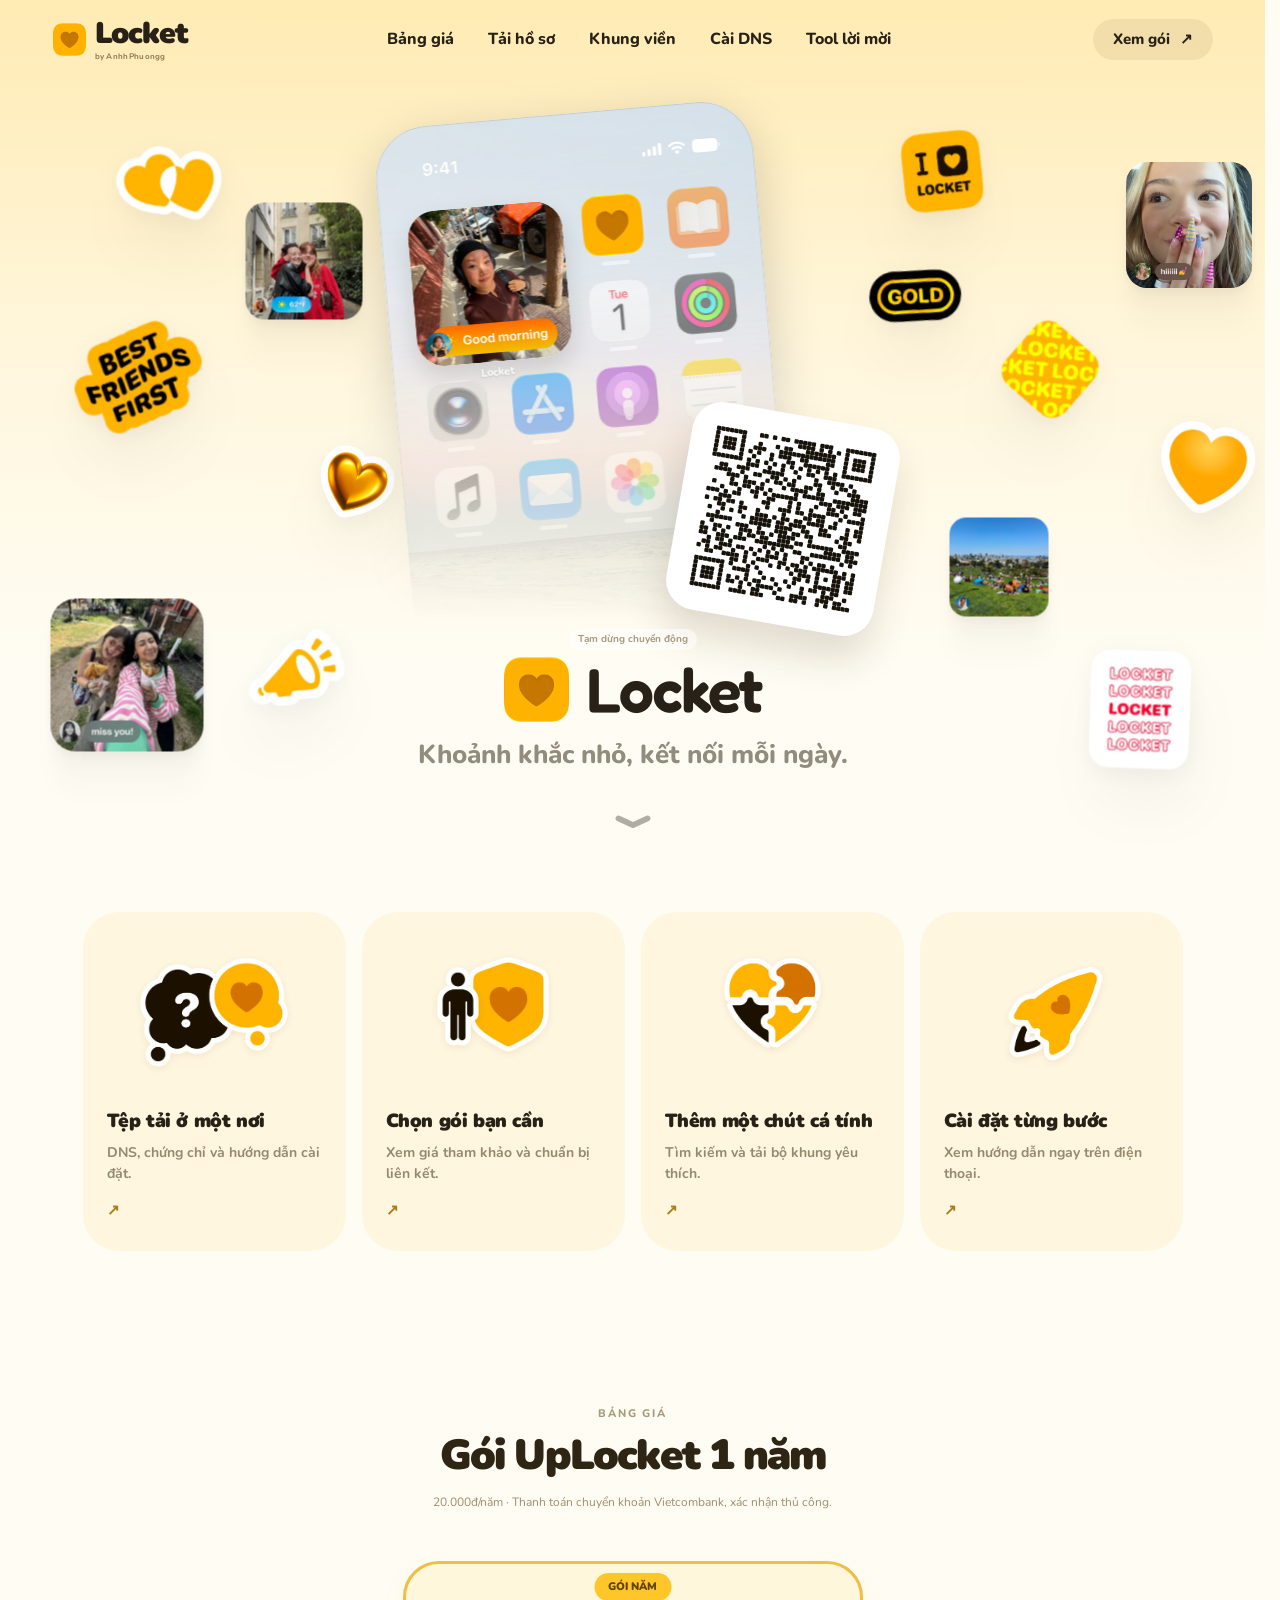
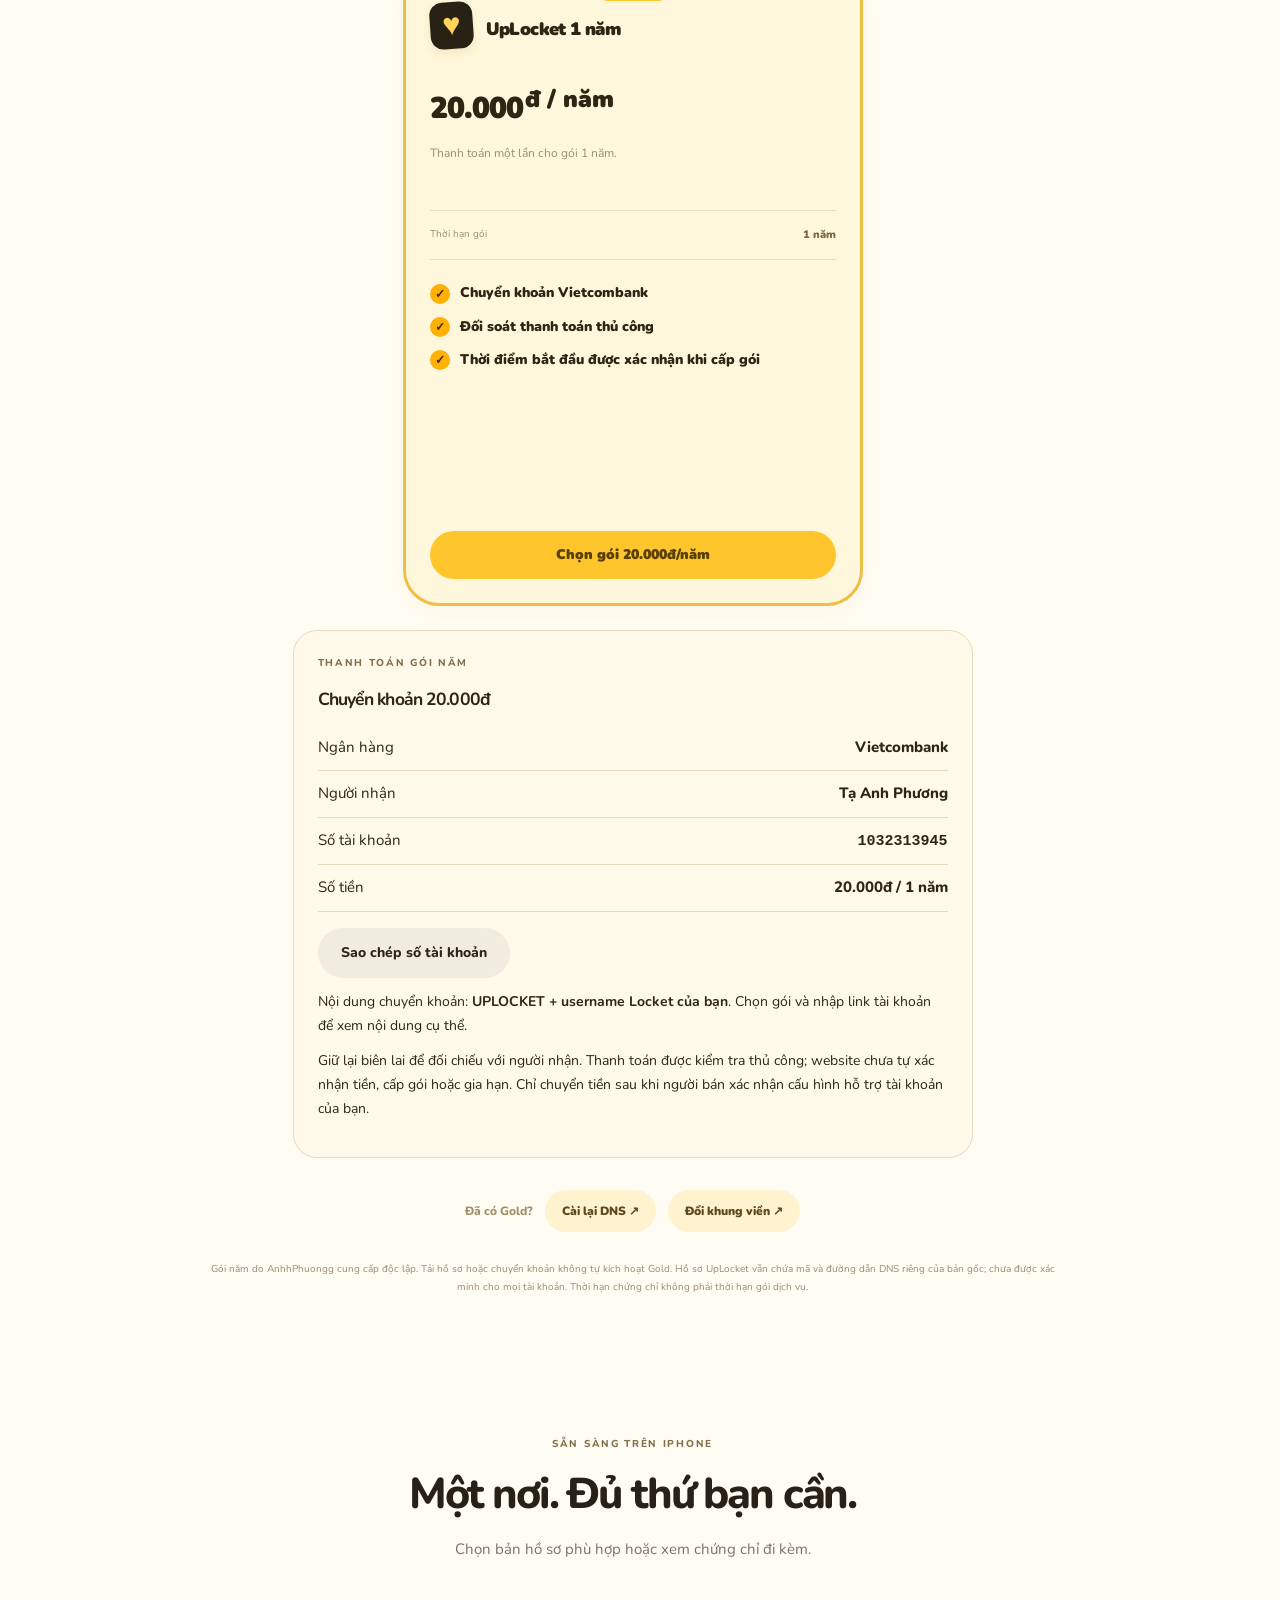
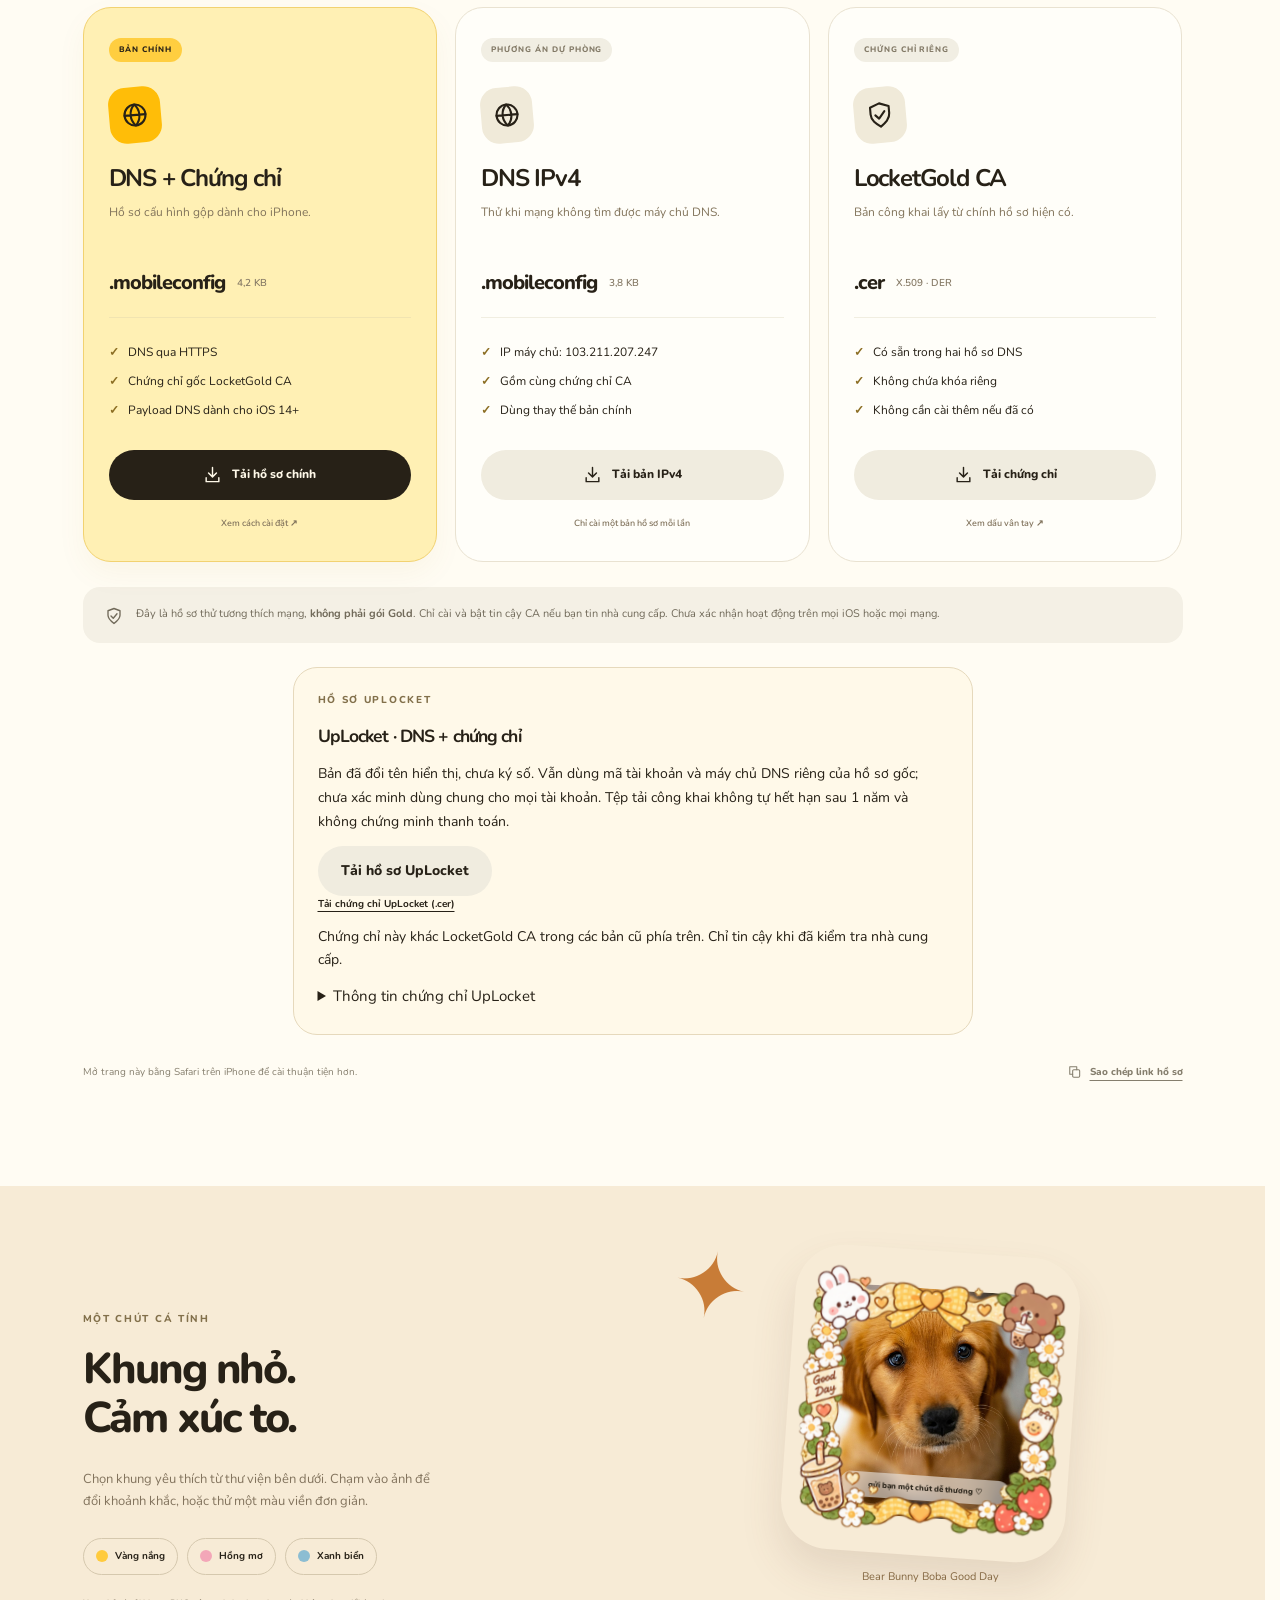
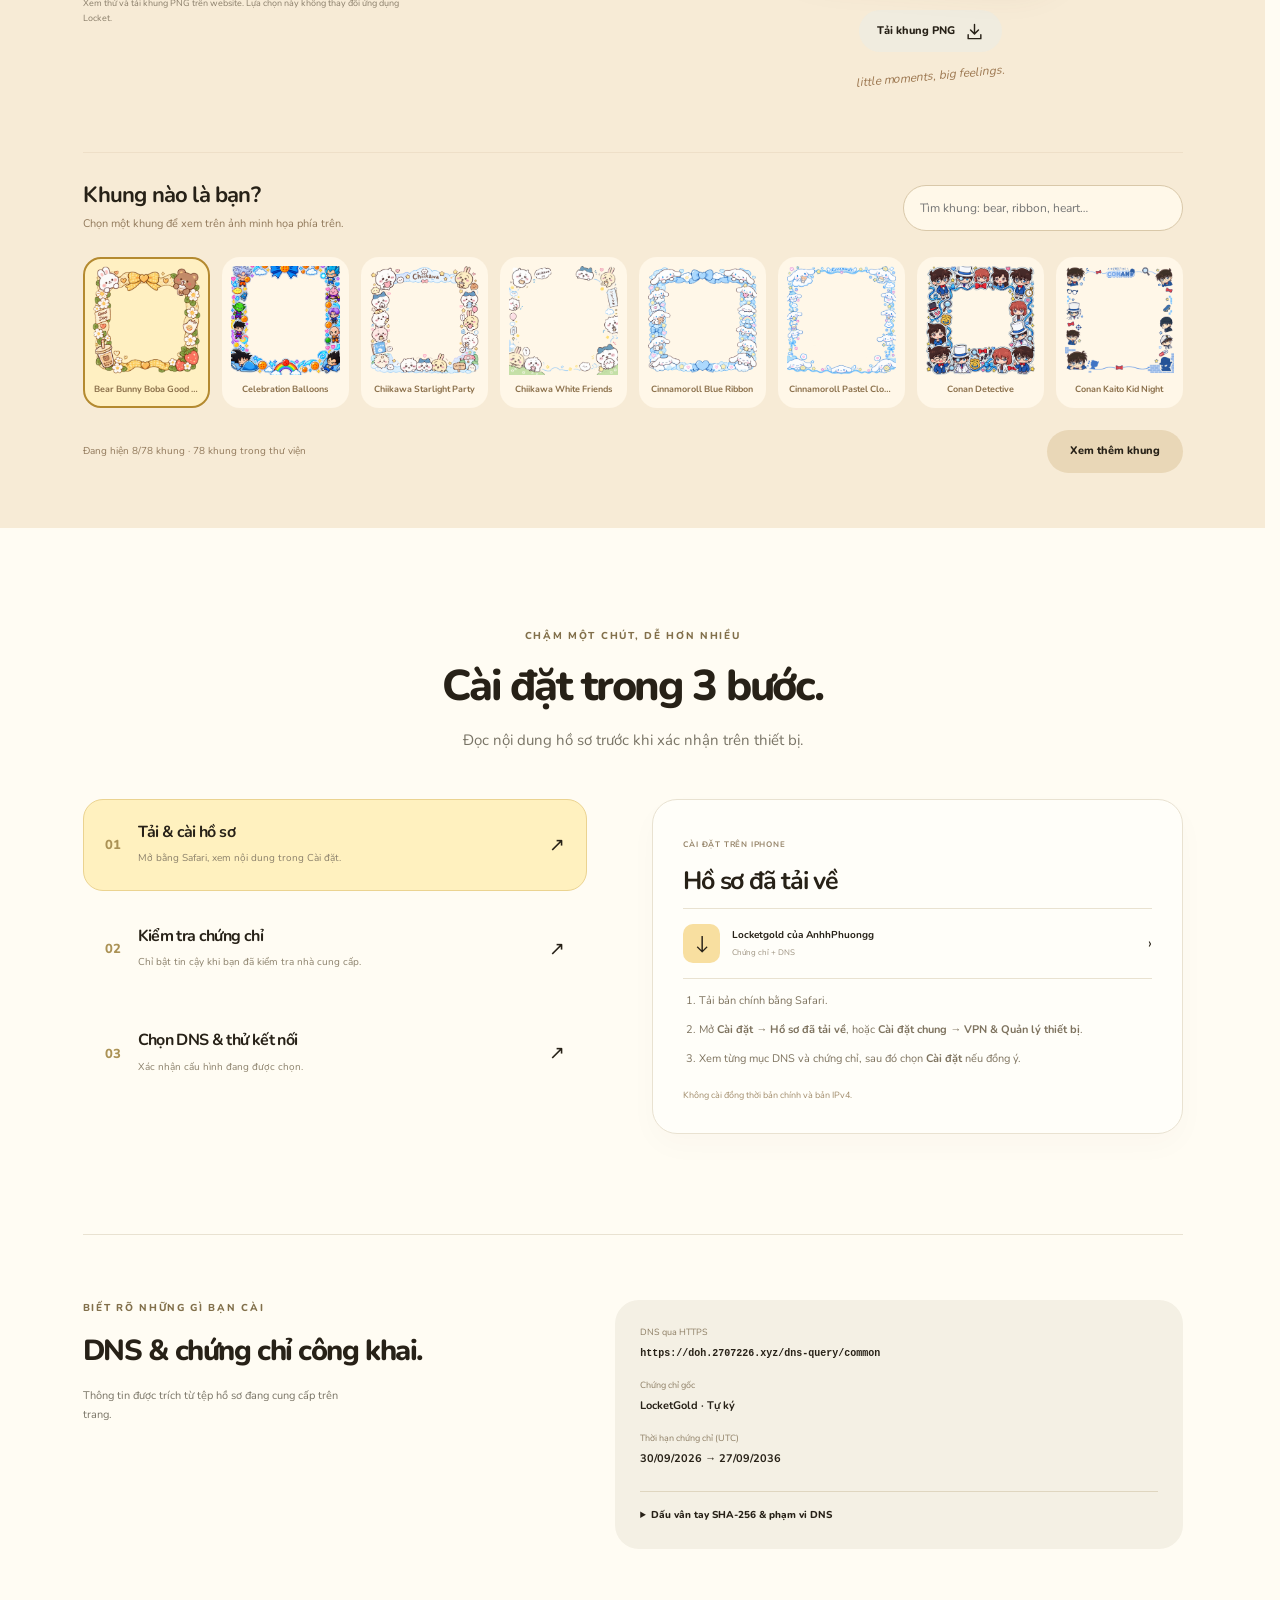
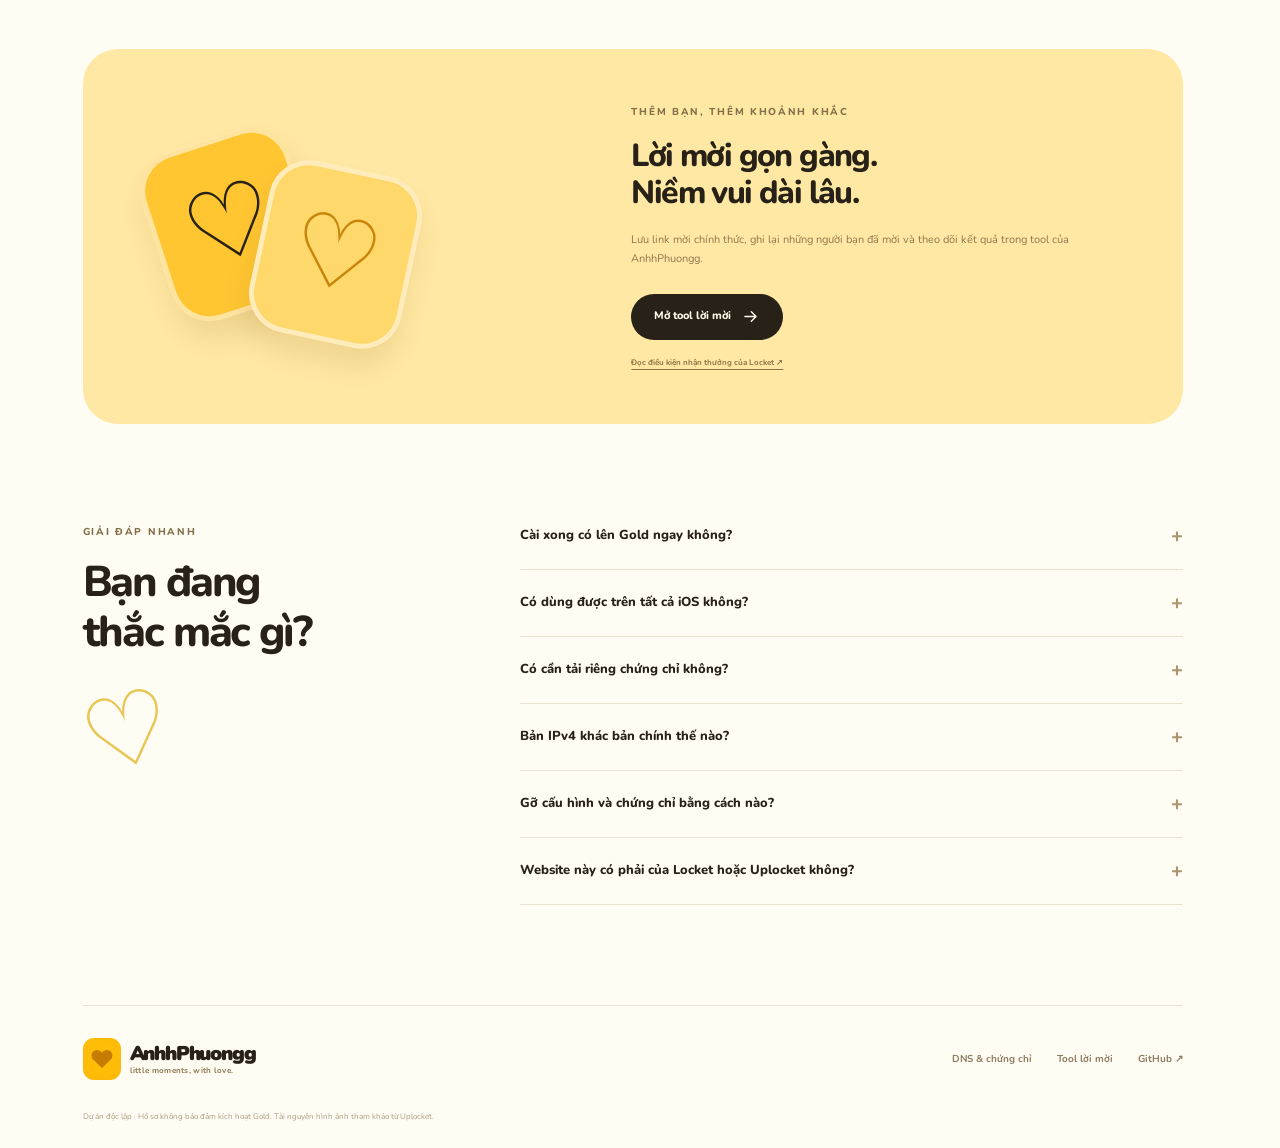
==== commit efbcd129: "Accept Locket usernames as well as profile links" ====
--- a/index.html
+++ b/index.html
@@ -92,14 +92,14 @@
     <div class="account-panel" tabindex="-1">
       <button class="account-close" type="button" aria-label="Đóng cửa sổ"><svg viewBox="0 0 24 24" width="16" height="16" aria-hidden="true"><path d="m6 6 12 12M18 6 6 18" fill="none" stroke="currentColor" stroke-width="2" stroke-linecap="round"/></svg></button>
       <span class="account-badge">Nâng cấp Locket Gold</span>
-      <ol class="account-progress" aria-label="Các bước thực hiện"><li aria-current="step"><span>1</span>Nhập link</li><li><span>2</span>Tài khoản</li><li><span>3</span>Cài DNS</li></ol>
-      <h2 id="account-title" tabindex="-1">Dán link Locket của bạn</h2>
-      <p id="account-instructions">Mở app Locket &gt; Trang cá nhân &gt; Chia sẻ liên kết rồi dán vào đây.</p>
+      <ol class="account-progress" aria-label="Các bước thực hiện"><li aria-current="step"><span>1</span>Tài khoản</li><li><span>2</span>Tài khoản</li><li><span>3</span>Cài DNS</li></ol>
+      <h2 id="account-title" tabindex="-1">Nhập tài khoản Locket của bạn</h2>
+      <p id="account-instructions">Nhập username, @username hoặc dán link trang cá nhân từ ứng dụng Locket.</p>
       <p class="account-lookup-notice" id="account-lookup-notice" hidden>Khi kiểm tra, username được gửi đến Uplocket để tra cứu.</p>
       <form id="account-form" novalidate>
         <div id="account-entry">
-        <label class="sr-only" for="account-link">Link trang cá nhân Locket</label>
-        <div class="account-input-wrap"><input id="account-link" type="url" inputmode="url" placeholder="https://locket.cam/ten_cua_ban" autocomplete="off" autocapitalize="off" spellcheck="false" maxlength="512" aria-describedby="account-error" required></div>
+        <label class="sr-only" for="account-link">Username hoặc link trang cá nhân Locket</label>
+        <div class="account-input-wrap"><input id="account-link" type="text" inputmode="text" placeholder="username, @username hoặc link Locket" autocomplete="off" autocapitalize="off" spellcheck="false" maxlength="512" aria-describedby="account-error" required></div>
         <p class="account-error" id="account-error" role="alert" hidden></p>
         </div>
         <p class="account-form-note">Gói năm 20.000đ, chuyển khoản Vietcombank và xác nhận thủ công. Tra cứu không đồng nghĩa đã thanh toán hoặc kích hoạt gói.</p>
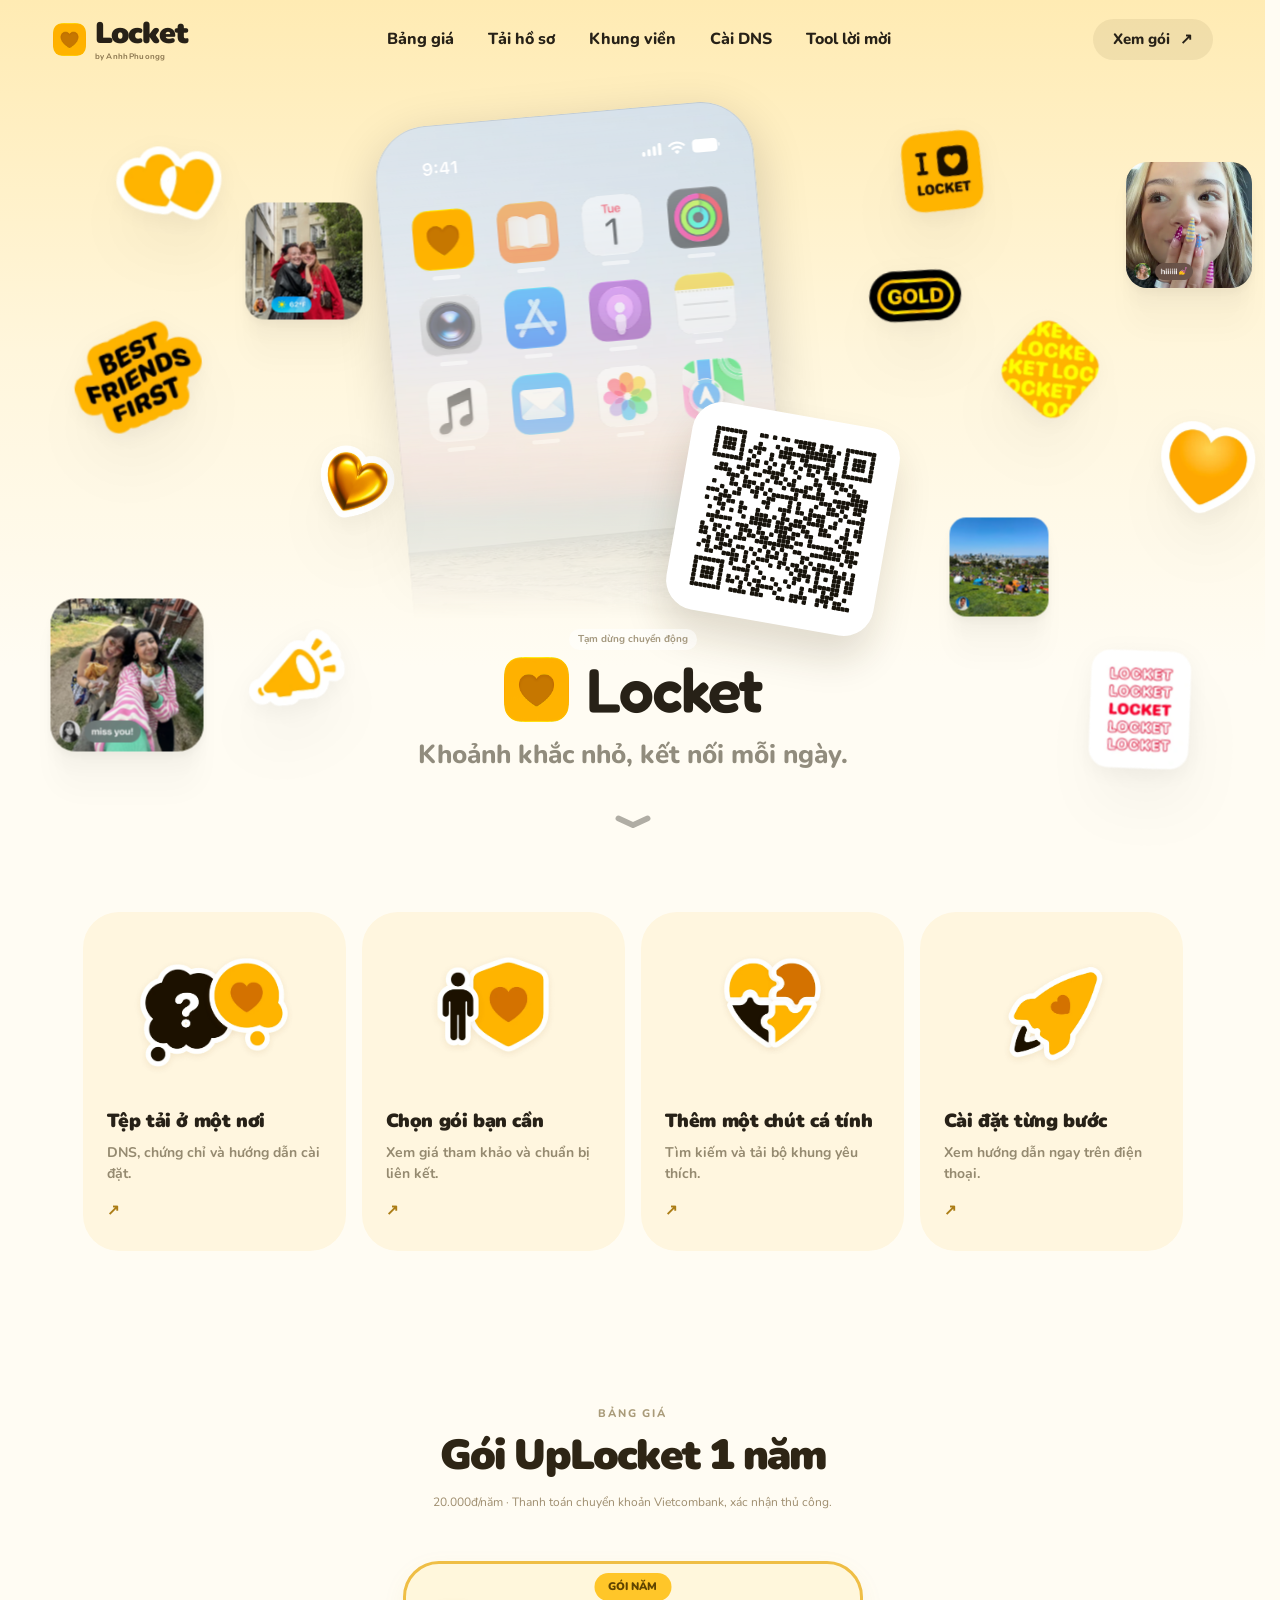
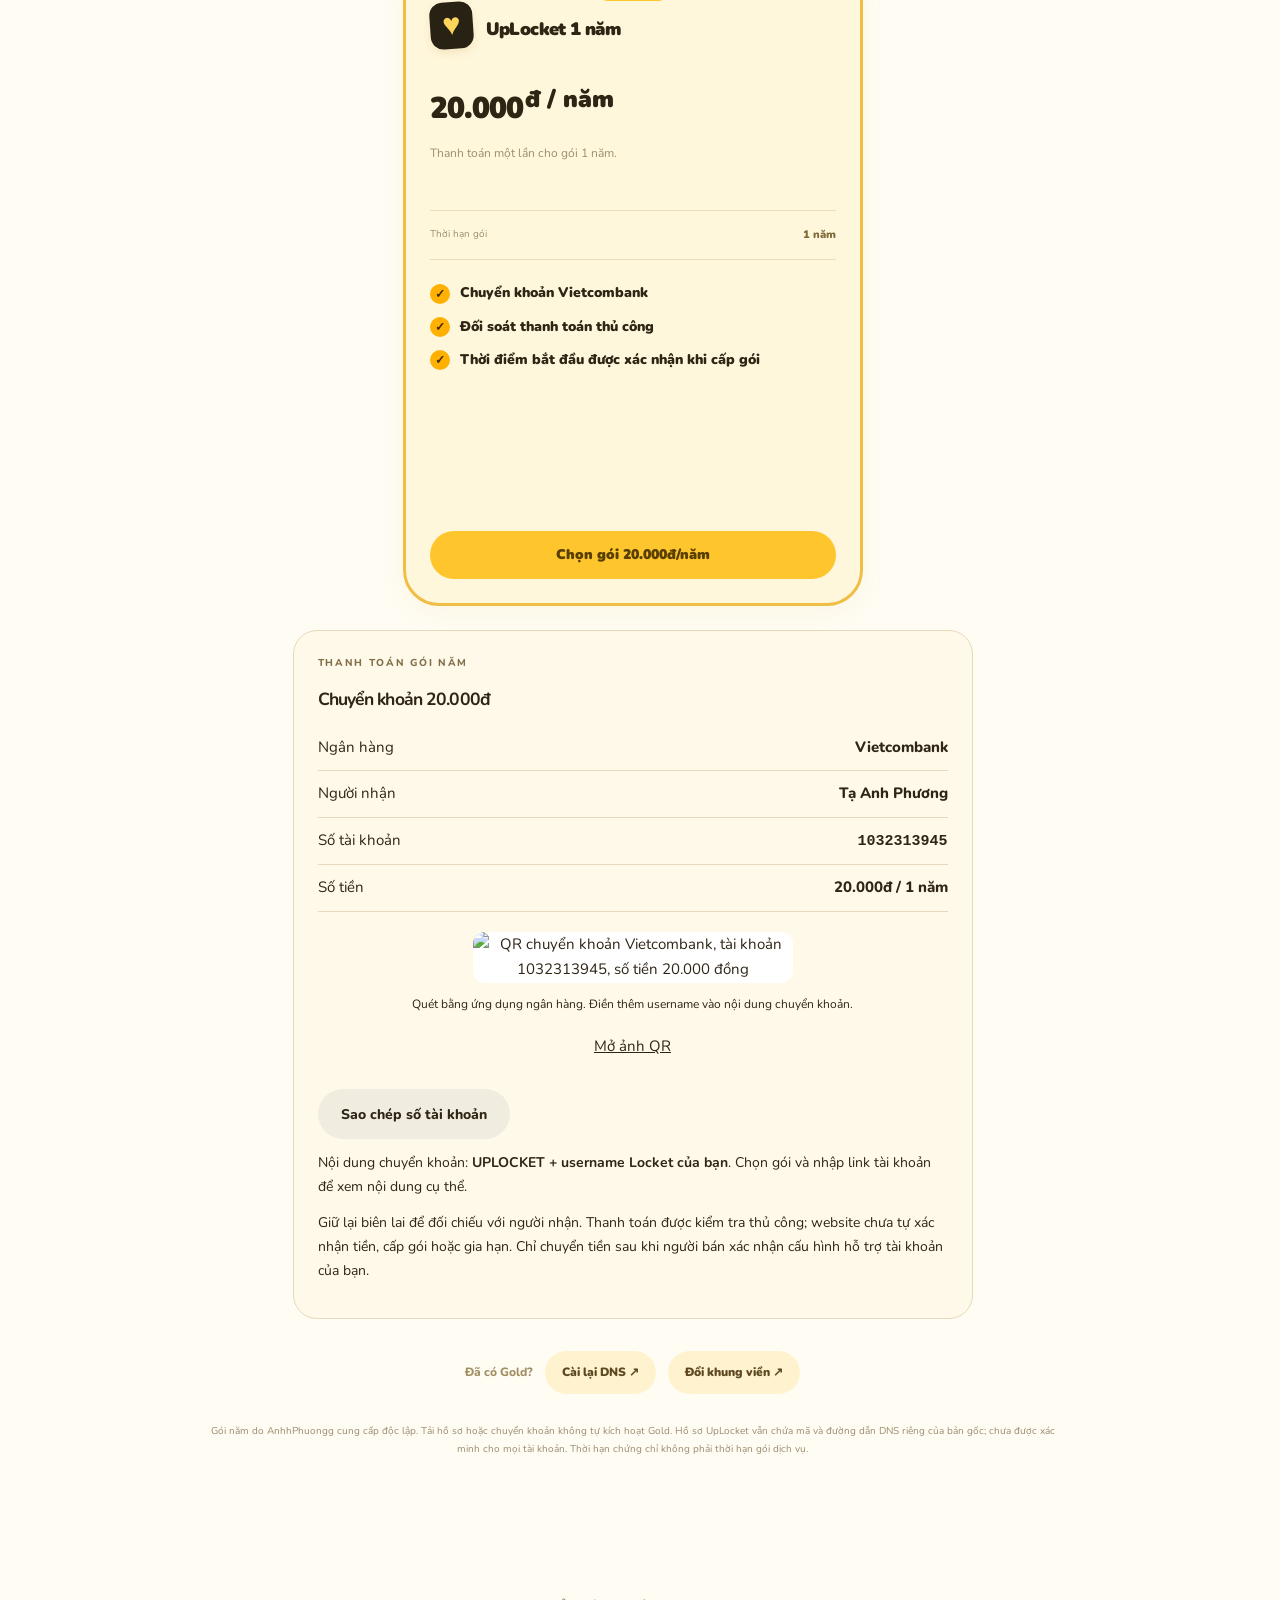
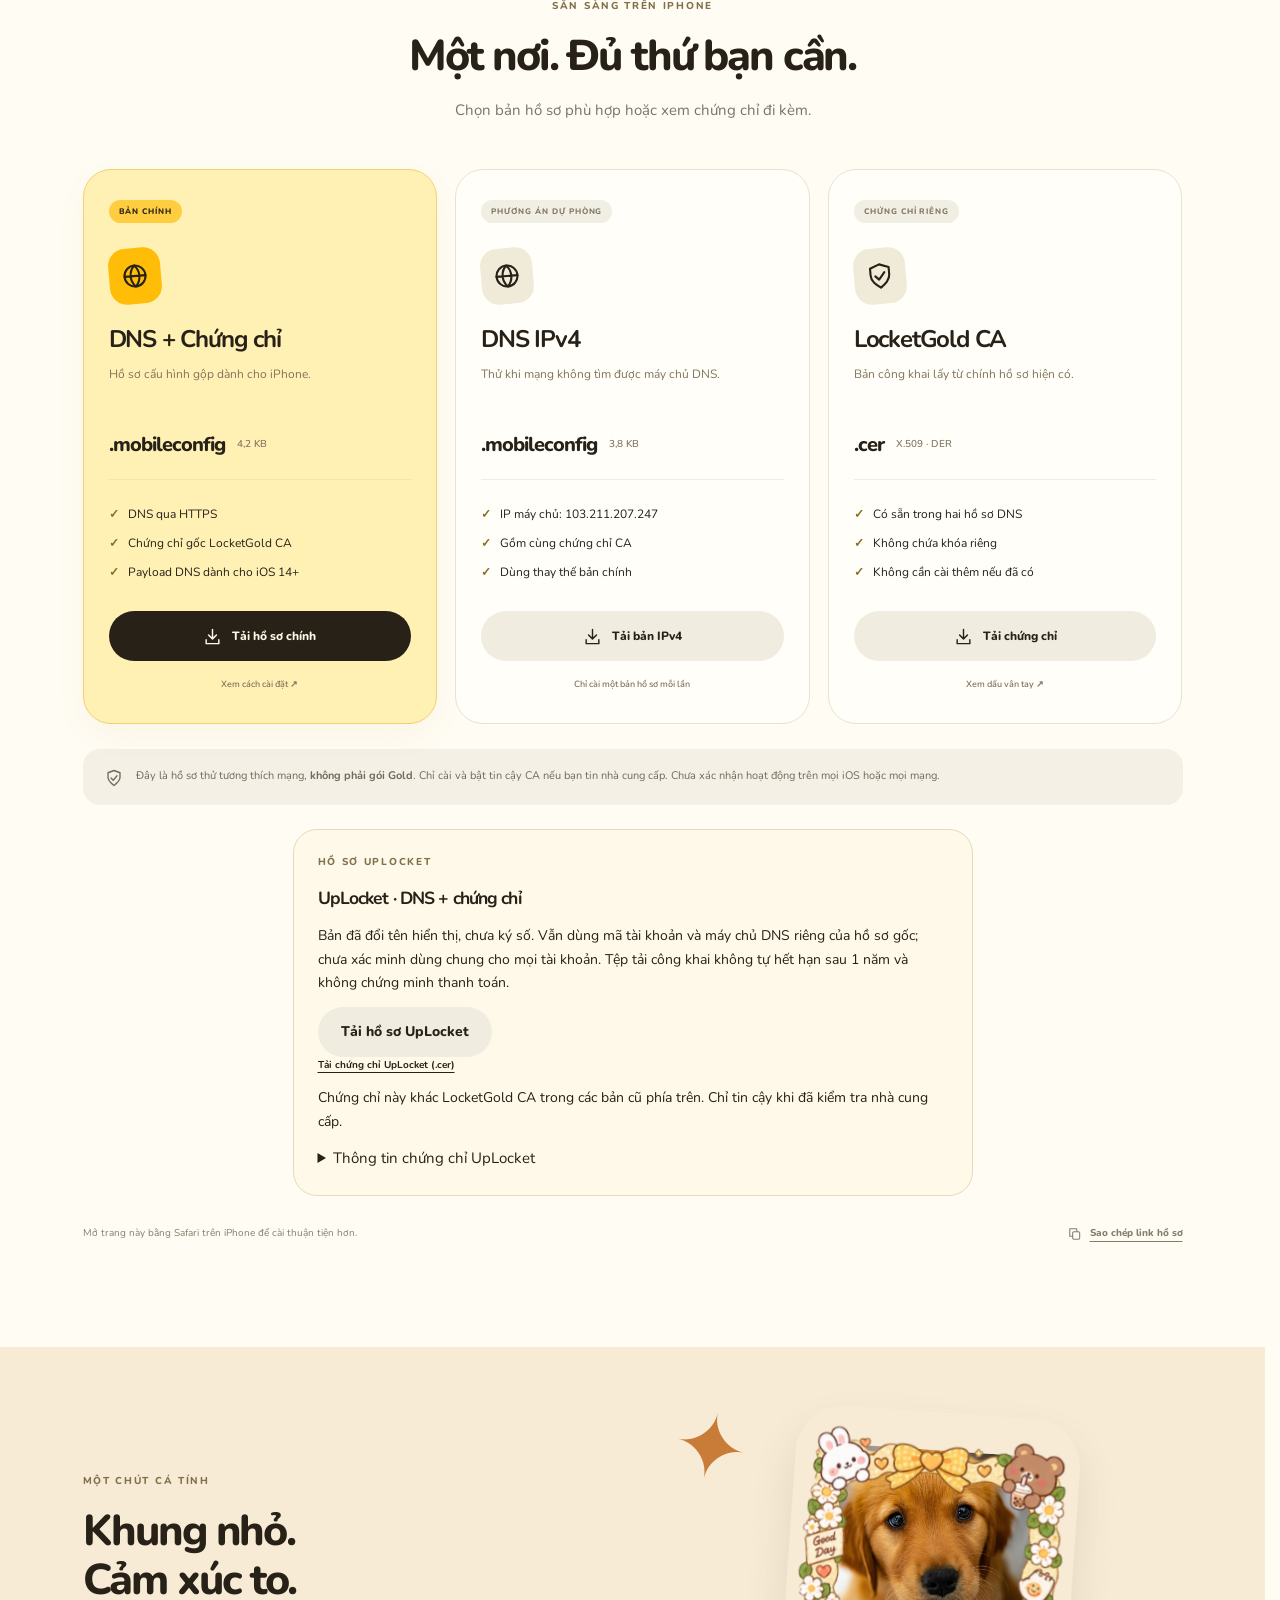
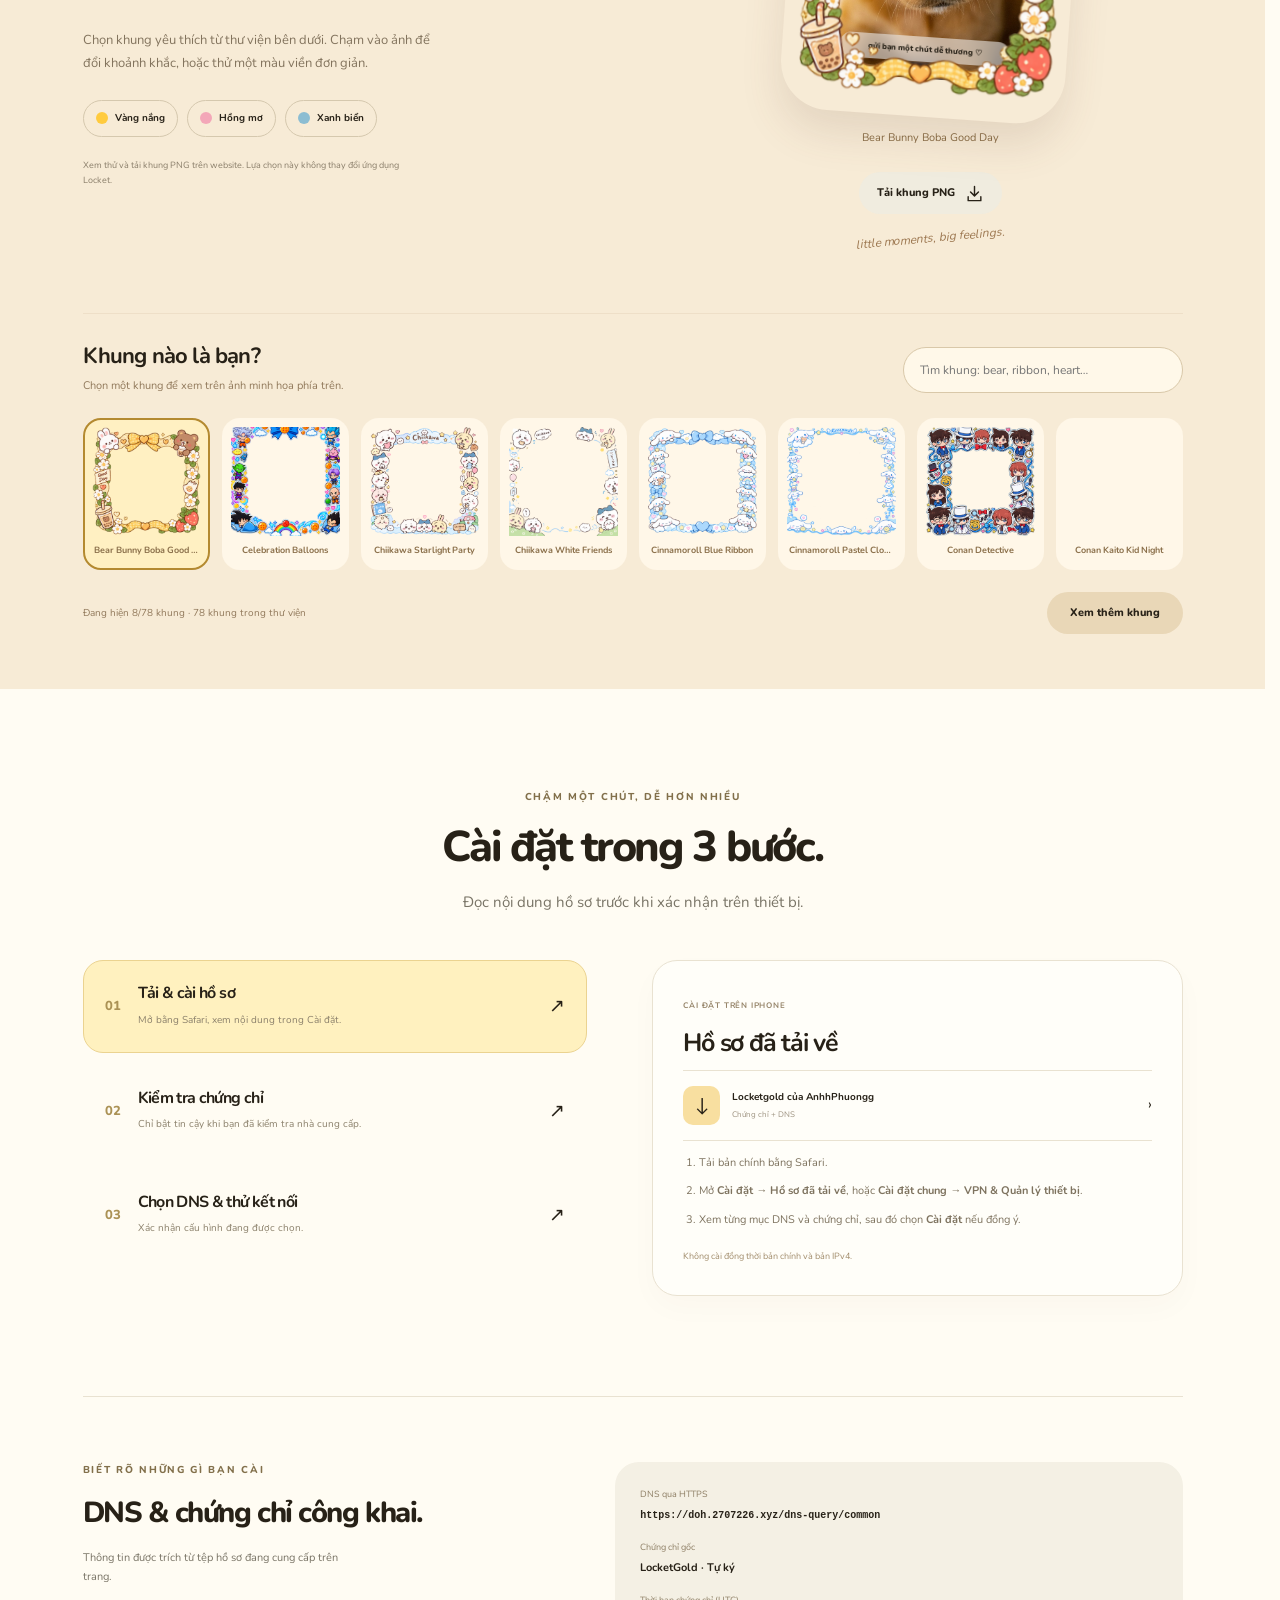
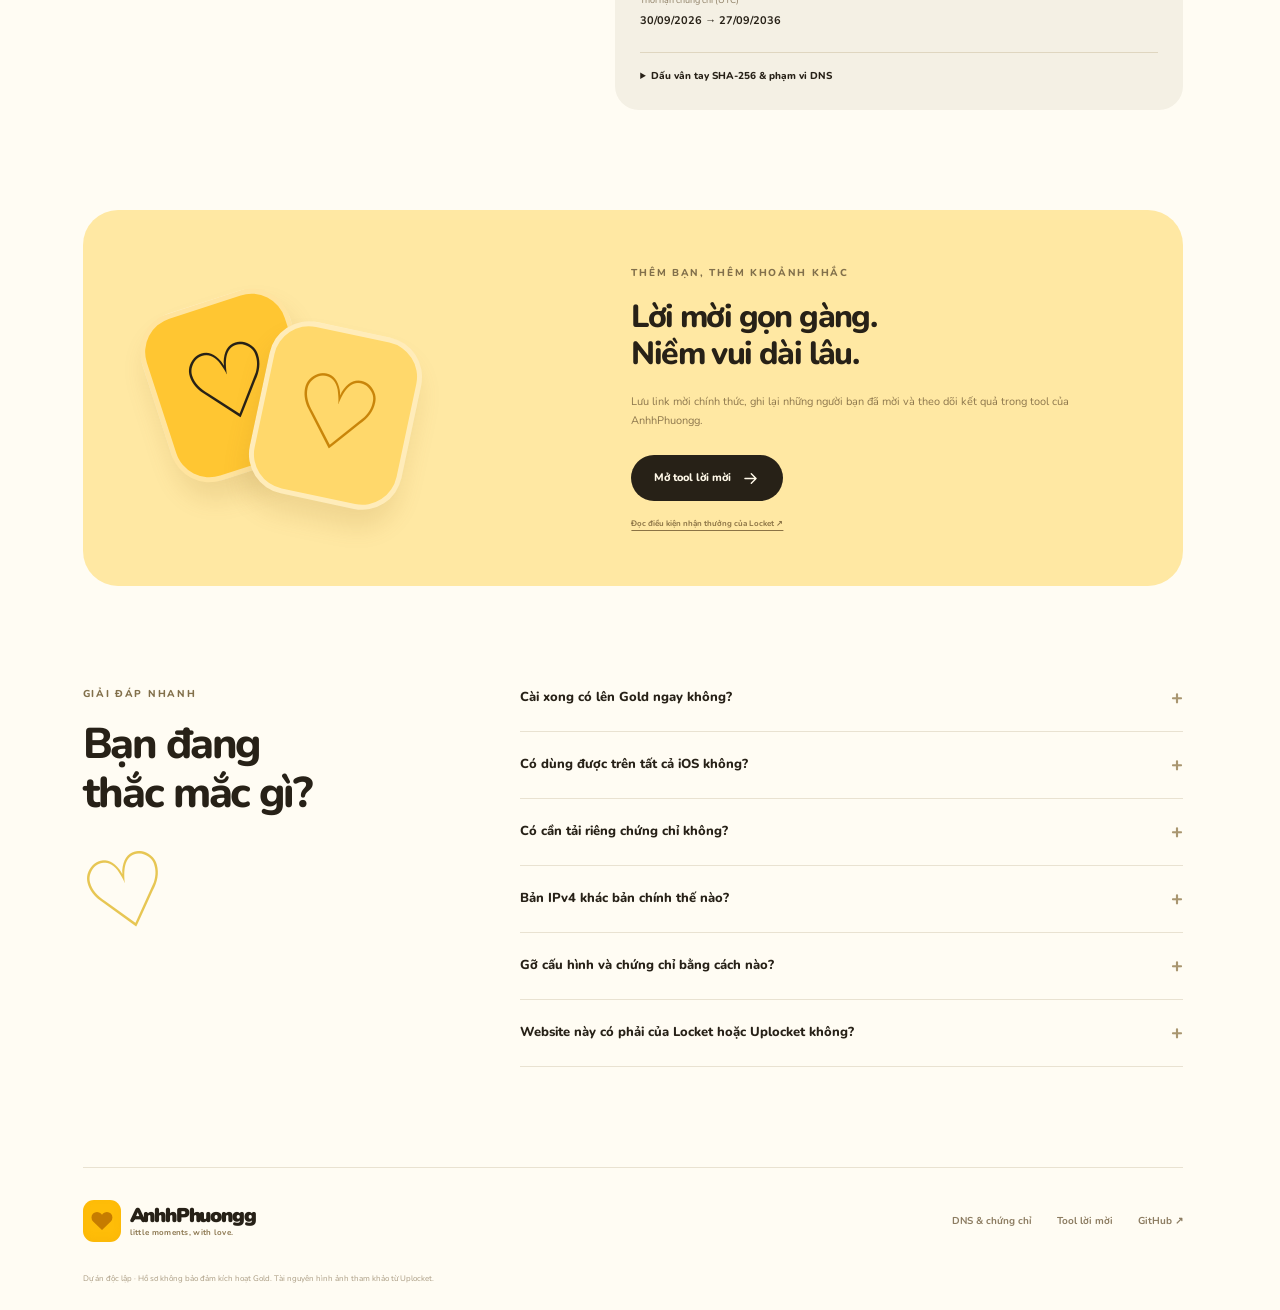
==== commit f6af4ef1: "Add Vietcombank payment QR with account transfer memo" ====
--- a/index.html
+++ b/index.html
@@ -12,15 +12,15 @@
   <link rel="icon" href="./assets/favicon.svg" type="image/svg+xml">
   <link rel="preload" href="./assets/manrope-latin.woff2" as="font" type="font/woff2" crossorigin>
   <link rel="stylesheet" href="./assets/landing.css?v=2">
-  <link rel="stylesheet" href="./assets/checkout.css?v=13">
+  <link rel="stylesheet" href="./assets/checkout.css?v=16">
   <link rel="stylesheet" href="./assets/visuals.css?v=3">
   <link rel="stylesheet" href="./assets/phone.css?v=1">
   <link rel="stylesheet" href="./assets/hero.css?v=3">
   <script src="./assets/profile-info.js" defer></script>
-  <script src="./assets/locket-link.js" defer></script>
+  <script src="./assets/locket-account-4bb25ac311.js" defer></script>
   <script src="./assets/public-profiles.js?v=1" defer></script>
   <script src="./assets/lookup-config.js?v=1" defer></script>
-  <script src="./assets/landing.js?v=13" defer></script>
+  <script src="./assets/landing.js?v=16" defer></script>
   <script src="./assets/uplocket/lenis.min.js" defer></script>
   <script src="./assets/uplocket/frames.js" defer></script>
   <script src="./assets/visuals.js?v=3" defer></script>
@@ -61,7 +61,7 @@
     <section class="section wrap pricing" id="pricing" aria-labelledby="pricing-title">
       <div class="section-heading"><span class="eyebrow">BẢNG GIÁ</span><h2 id="pricing-title">Gói UpLocket 1 năm</h2><p>20.000đ/năm · Thanh toán chuyển khoản Vietcombank, xác nhận thủ công.</p></div>
       <div class="price-grid annual-pricing"><article class="price-card price-featured"><span class="price-kicker">GÓI NĂM</span><span class="price-symbol" aria-hidden="true">♥</span><h3>UpLocket 1 năm</h3><div class="price">20.000<span>đ / năm</span></div><p>Thanh toán một lần cho gói 1 năm.</p><div class="price-detail"><span>Thời hạn gói</span><strong>1 năm</strong></div><ul class="price-features"><li>Chuyển khoản Vietcombank</li><li>Đối soát thanh toán thủ công</li><li>Thời điểm bắt đầu được xác nhận khi cấp gói</li></ul><a class="button button-dark" href="#annual-payment" data-plan="year" aria-haspopup="dialog" aria-controls="account-modal">Chọn gói 20.000đ/năm</a></article></div>
-      <section class="annual-payment" id="annual-payment" aria-labelledby="payment-title"><span class="eyebrow">THANH TOÁN GÓI NĂM</span><h3 id="payment-title">Chuyển khoản 20.000đ</h3><dl><div><dt>Ngân hàng</dt><dd>Vietcombank</dd></div><div><dt>Người nhận</dt><dd>Tạ Anh Phương</dd></div><div><dt>Số tài khoản</dt><dd><code>1032313945</code></dd></div><div><dt>Số tiền</dt><dd>20.000đ / 1 năm</dd></div></dl><button class="button button-light" type="button" data-copy-bank>Sao chép số tài khoản</button><p data-bank-copy-status role="status" aria-live="polite"></p><p>Nội dung chuyển khoản: <strong>UPLOCKET + username Locket của bạn</strong>. Chọn gói và nhập link tài khoản để xem nội dung cụ thể.</p><p>Giữ lại biên lai để đối chiếu với người nhận. Thanh toán được kiểm tra thủ công; website chưa tự xác nhận tiền, cấp gói hoặc gia hạn. Chỉ chuyển tiền sau khi người bán xác nhận cấu hình hỗ trợ tài khoản của bạn.</p></section>
+      <section class="annual-payment" id="annual-payment" aria-labelledby="payment-title"><span class="eyebrow">THANH TOÁN GÓI NĂM</span><h3 id="payment-title">Chuyển khoản 20.000đ</h3><dl><div><dt>Ngân hàng</dt><dd>Vietcombank</dd></div><div><dt>Người nhận</dt><dd>Tạ Anh Phương</dd></div><div><dt>Số tài khoản</dt><dd><code>1032313945</code></dd></div><div><dt>Số tiền</dt><dd>20.000đ / 1 năm</dd></div></dl><figure class="payment-qr"><img src="https://img.vietqr.io/image/970436-1032313945-compact2.png?amount=20000&amp;addInfo=UPLOCKET&amp;accountName=TA%20ANH%20PHUONG" alt="QR chuyển khoản Vietcombank, tài khoản 1032313945, số tiền 20.000 đồng" width="320" loading="lazy" referrerpolicy="no-referrer"><figcaption>Quét bằng ứng dụng ngân hàng. Điền thêm username vào nội dung chuyển khoản.</figcaption><a href="https://img.vietqr.io/image/970436-1032313945-compact2.png?amount=20000&amp;addInfo=UPLOCKET&amp;accountName=TA%20ANH%20PHUONG" target="_blank" rel="noopener noreferrer">Mở ảnh QR</a></figure><button class="button button-light" type="button" data-copy-bank>Sao chép số tài khoản</button><p data-bank-copy-status role="status" aria-live="polite"></p><p>Nội dung chuyển khoản: <strong>UPLOCKET + username Locket của bạn</strong>. Chọn gói và nhập link tài khoản để xem nội dung cụ thể.</p><p>Giữ lại biên lai để đối chiếu với người nhận. Thanh toán được kiểm tra thủ công; website chưa tự xác nhận tiền, cấp gói hoặc gia hạn. Chỉ chuyển tiền sau khi người bán xác nhận cấu hình hỗ trợ tài khoản của bạn.</p></section>
       <div class="pricing-return"><span>Đã có Gold?</span><a href="#downloads" data-plan="restore" aria-haspopup="dialog" aria-controls="account-modal">Cài lại DNS <span aria-hidden="true">↗</span></a><a href="#frames">Đổi khung viền <span aria-hidden="true">↗</span></a></div>
       <p class="pricing-note">Gói năm do AnhhPhuongg cung cấp độc lập. Tải hồ sơ hoặc chuyển khoản không tự kích hoạt Gold. Hồ sơ UpLocket vẫn chứa mã và đường dẫn DNS riêng của bản gốc; chưa được xác minh cho mọi tài khoản. Thời hạn chứng chỉ không phải thời hạn gói dịch vụ.</p>
     </section>
@@ -134,7 +134,7 @@
             <div><dt>Hạn chứng chỉ</dt><dd id="account-dns-certificate-expiry">—</dd></div>
           </dl></details>
         </div>
-        <section class="annual-payment account-payment" id="account-payment" aria-label="Chuyển khoản gói năm" hidden><h3>Thanh toán 20.000đ / năm</h3><p>Vietcombank · <strong>Tạ Anh Phương</strong><br>Số tài khoản: <strong>1032313945</strong></p><button class="button button-light" type="button" data-copy-bank>Sao chép số tài khoản</button><p data-bank-copy-status role="status" aria-live="polite"></p><label for="payment-memo">Nội dung chuyển khoản (chọn để sao chép):</label><input id="payment-memo" type="text" readonly><p>Chờ người bán xác nhận tài khoản được hỗ trợ trước khi chuyển tiền. Giữ biên lai; người nhận kiểm tra thủ công và xác nhận thời điểm bắt đầu gói. Trang chưa tự xác nhận thanh toán hoặc cấp Gold.</p><a class="text-link" href="./UpLocket.mobileconfig" download>Tải hồ sơ UpLocket để kiểm tra nội dung</a></section>
+        <section class="annual-payment account-payment" id="account-payment" aria-label="Chuyển khoản gói năm" hidden><h3>Thanh toán 20.000đ / năm</h3><p>Vietcombank · <strong>Tạ Anh Phương</strong><br>Số tài khoản: <strong>1032313945</strong></p><figure class="payment-qr"><img id="account-payment-qr" alt="QR chuyển khoản Vietcombank 20.000 đồng cho tài khoản Locket đã chọn" width="320" referrerpolicy="no-referrer" hidden><figcaption>Quét QR hoặc mở ảnh để lưu. Kiểm tra người nhận Tạ Anh Phương và số tiền 20.000đ trong ứng dụng ngân hàng.</figcaption><a id="account-payment-qr-open" target="_blank" rel="noopener noreferrer">Mở / lưu ảnh QR</a><p id="payment-qr-error" role="status" hidden>Chưa tải được QR. Bạn vẫn có thể chuyển khoản theo số tài khoản và nội dung bên dưới.</p></figure><button class="button button-light" type="button" data-copy-bank>Sao chép số tài khoản</button><p data-bank-copy-status role="status" aria-live="polite"></p><label for="payment-memo">Nội dung chuyển khoản (chọn để sao chép):</label><input id="payment-memo" type="text" readonly><p>Chờ người bán xác nhận tài khoản được hỗ trợ trước khi chuyển tiền. Giữ biên lai; người nhận kiểm tra thủ công và xác nhận thời điểm bắt đầu gói. Trang chưa tự xác nhận thanh toán hoặc cấp Gold.</p><a class="text-link" href="./UpLocket.mobileconfig" download>Tải hồ sơ UpLocket để kiểm tra nội dung</a></section>
         <a class="button account-download" id="account-primary-action" href="./AnhhPhuongg.mobileconfig" download="AnhhPhuongg.mobileconfig">Tải lại hồ sơ DNS</a>
         <div class="account-followup">
           <button type="button" id="account-copy">Sao chép username</button>
--- a/assets/checkout.css
+++ b/assets/checkout.css
@@ -119,3 +119,5 @@
 @media(max-width:1000px) and (min-width:761px){.pricing .price-features{font-size:13px}}
 
 .annual-pricing{display:flex!important;justify-content:center}.annual-pricing .price-card{width:100%;max-width:460px}.annual-payment{margin:24px auto;padding:24px;border:1px solid #e6d9bc;border-radius:24px;background:#fff9e9;max-width:680px;overflow-wrap:anywhere}.annual-payment h3{margin:8px 0 16px}.annual-payment p{font-size:14px;line-height:1.7;margin:12px 0}.annual-payment dl{margin:16px 0}.annual-payment dl>div{display:flex;justify-content:space-between;gap:16px;padding:10px 0;border-bottom:1px solid #e6d9bc}.annual-payment dd{margin:0;font-weight:800;text-align:right}.annual-payment input{width:100%;box-sizing:border-box;margin-top:8px;padding:12px;border:1px solid #c9b88e;border-radius:12px;background:white;font:inherit}.account-payment{margin:16px 0;padding:16px}.account-payment p{font-size:12px}.account-payment label{font-size:12px}.annual-payment[hidden]{display:none!important}
+
+.payment-qr{margin:20px 0;text-align:center}.payment-qr img{display:block;width:100%;max-width:320px;height:auto;margin:0 auto 12px;background:white;border-radius:12px}.payment-qr img[hidden]{display:none}.payment-qr figcaption{font-size:12px;line-height:1.6;margin-bottom:10px}.payment-qr a{display:inline-block;padding:10px;color:inherit;text-decoration:underline}
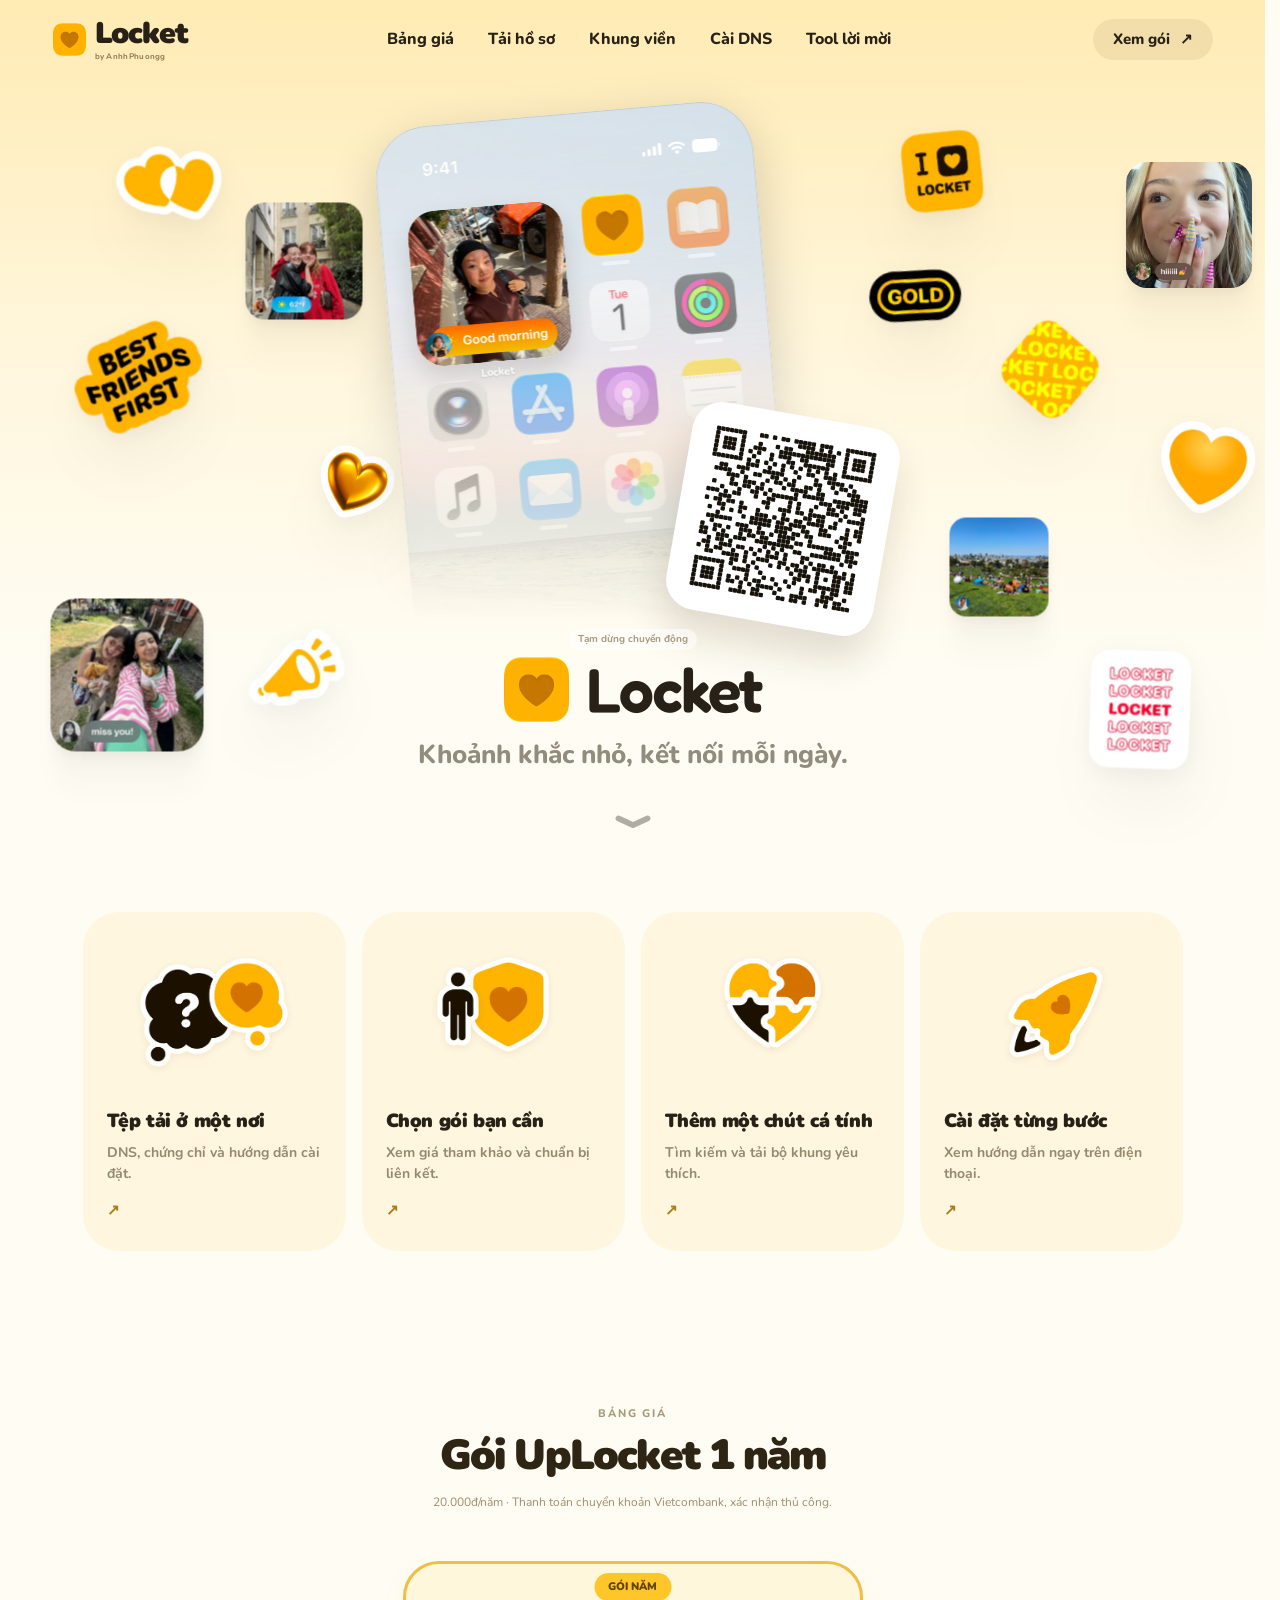
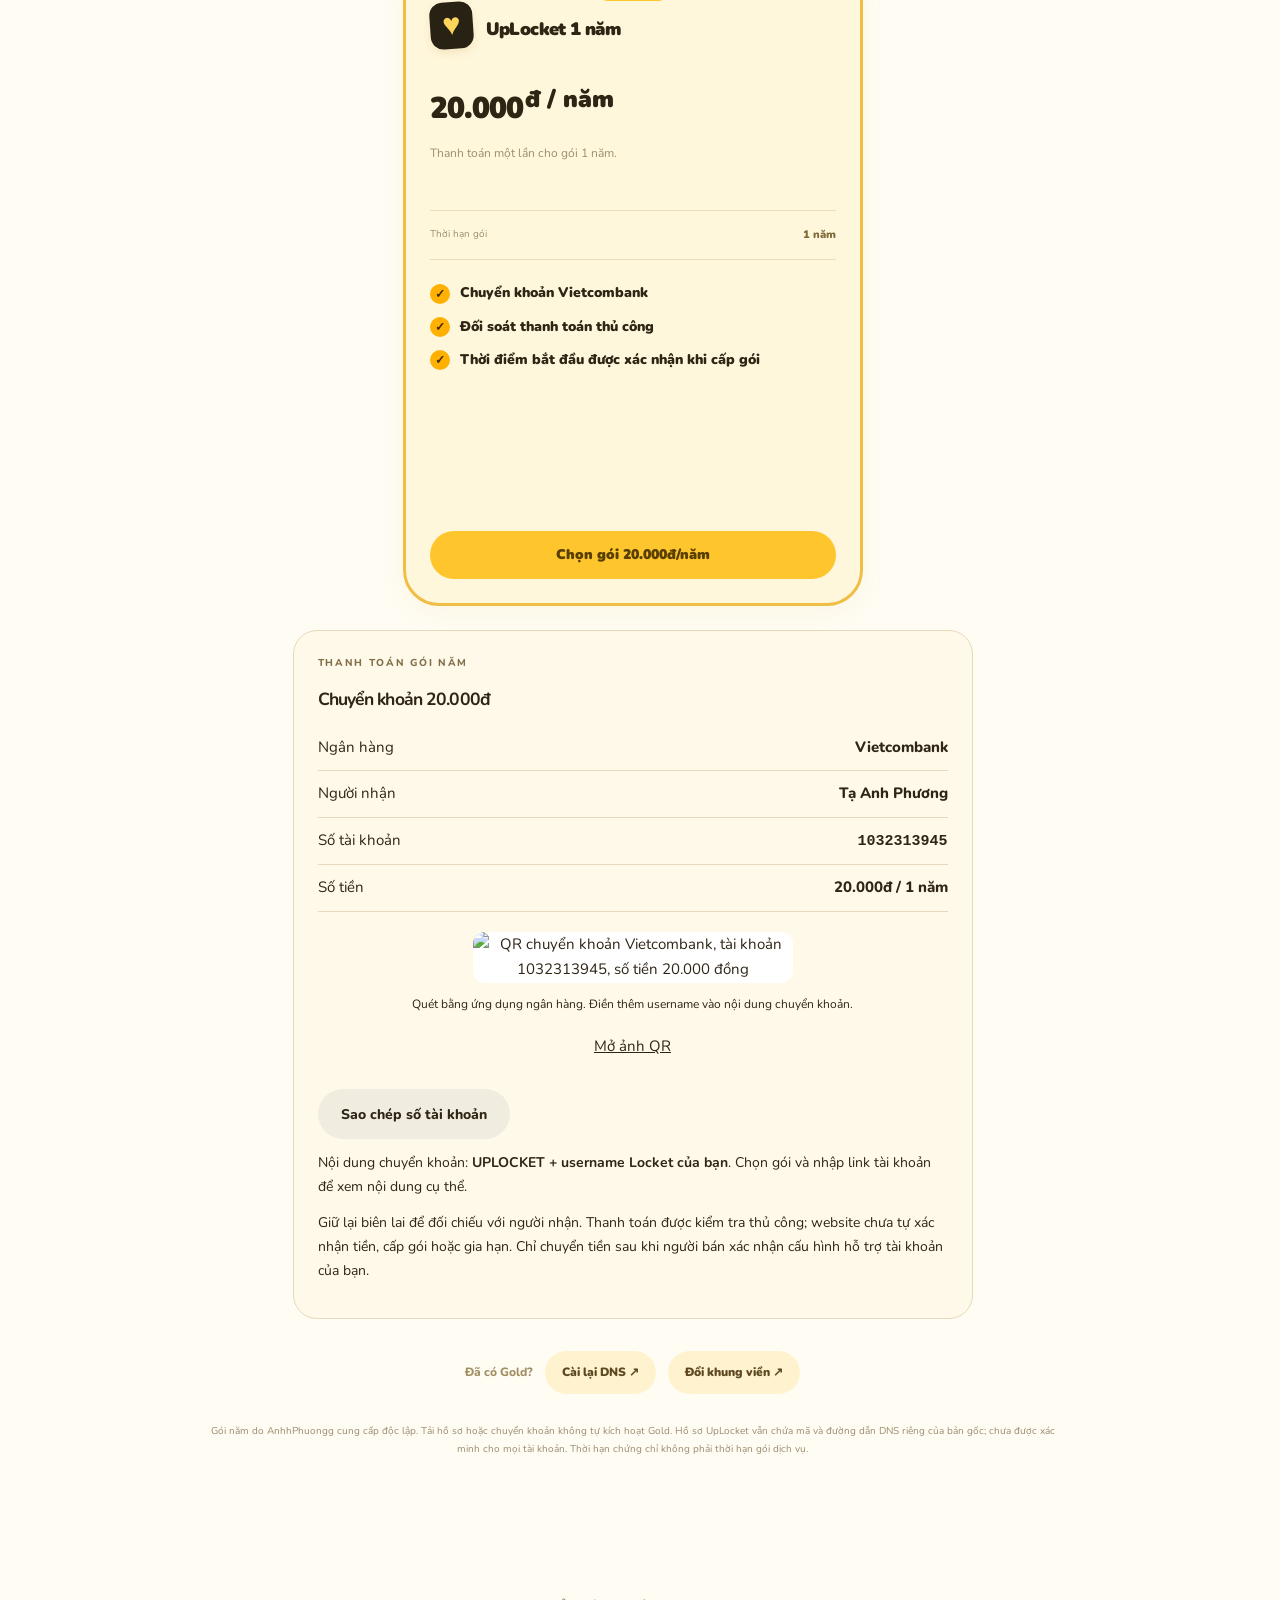
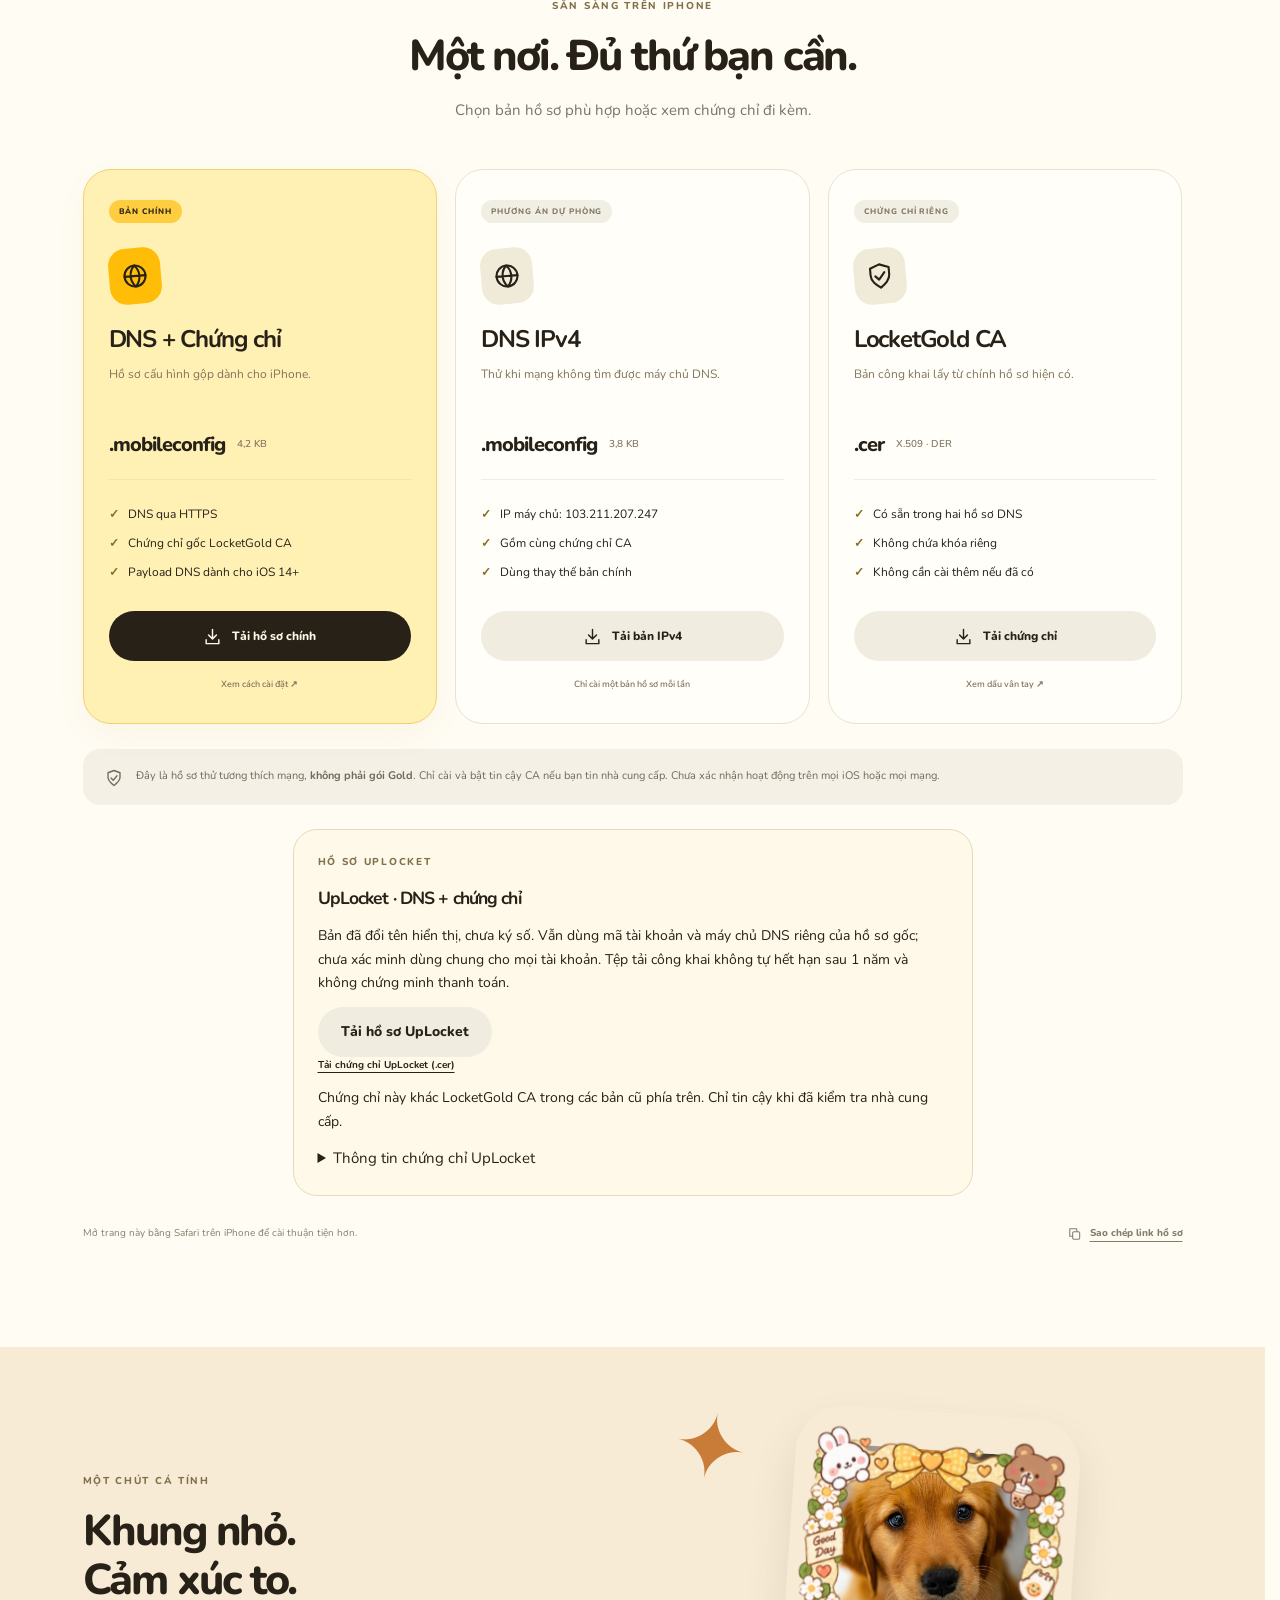
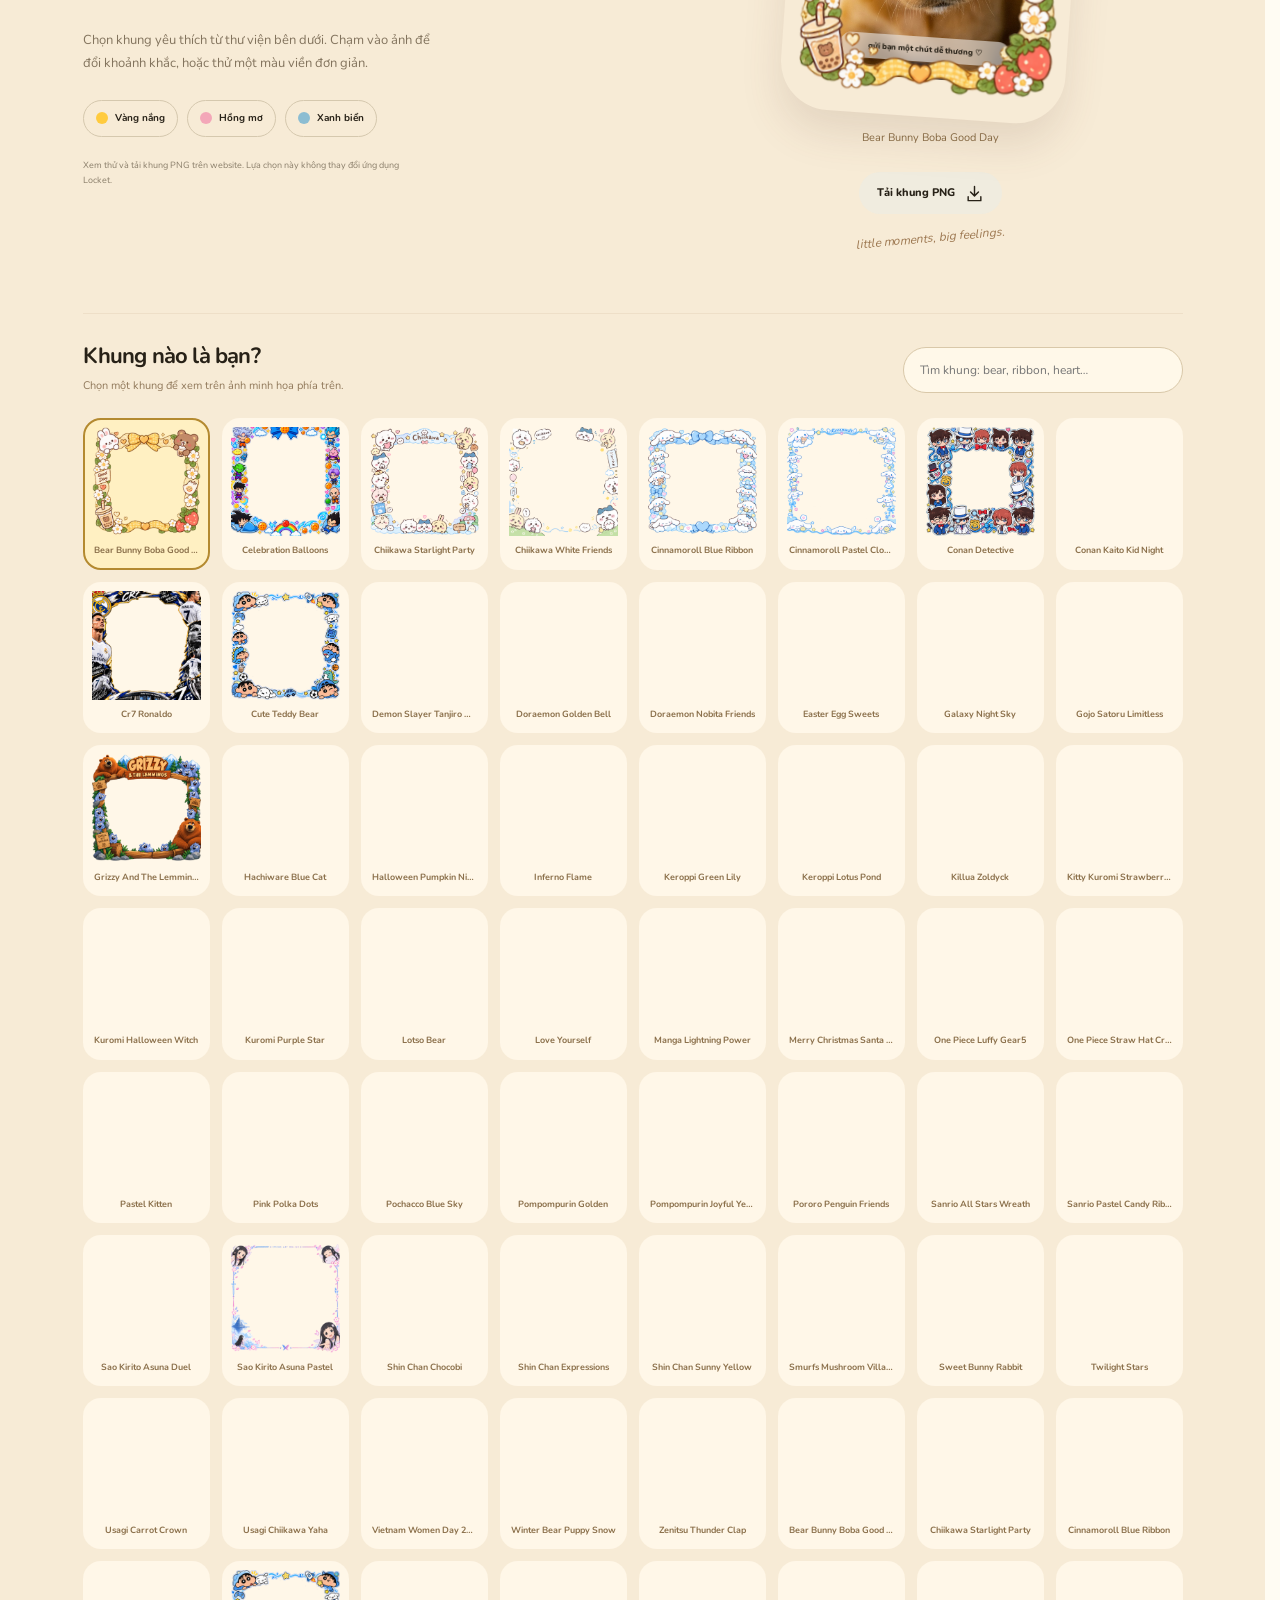
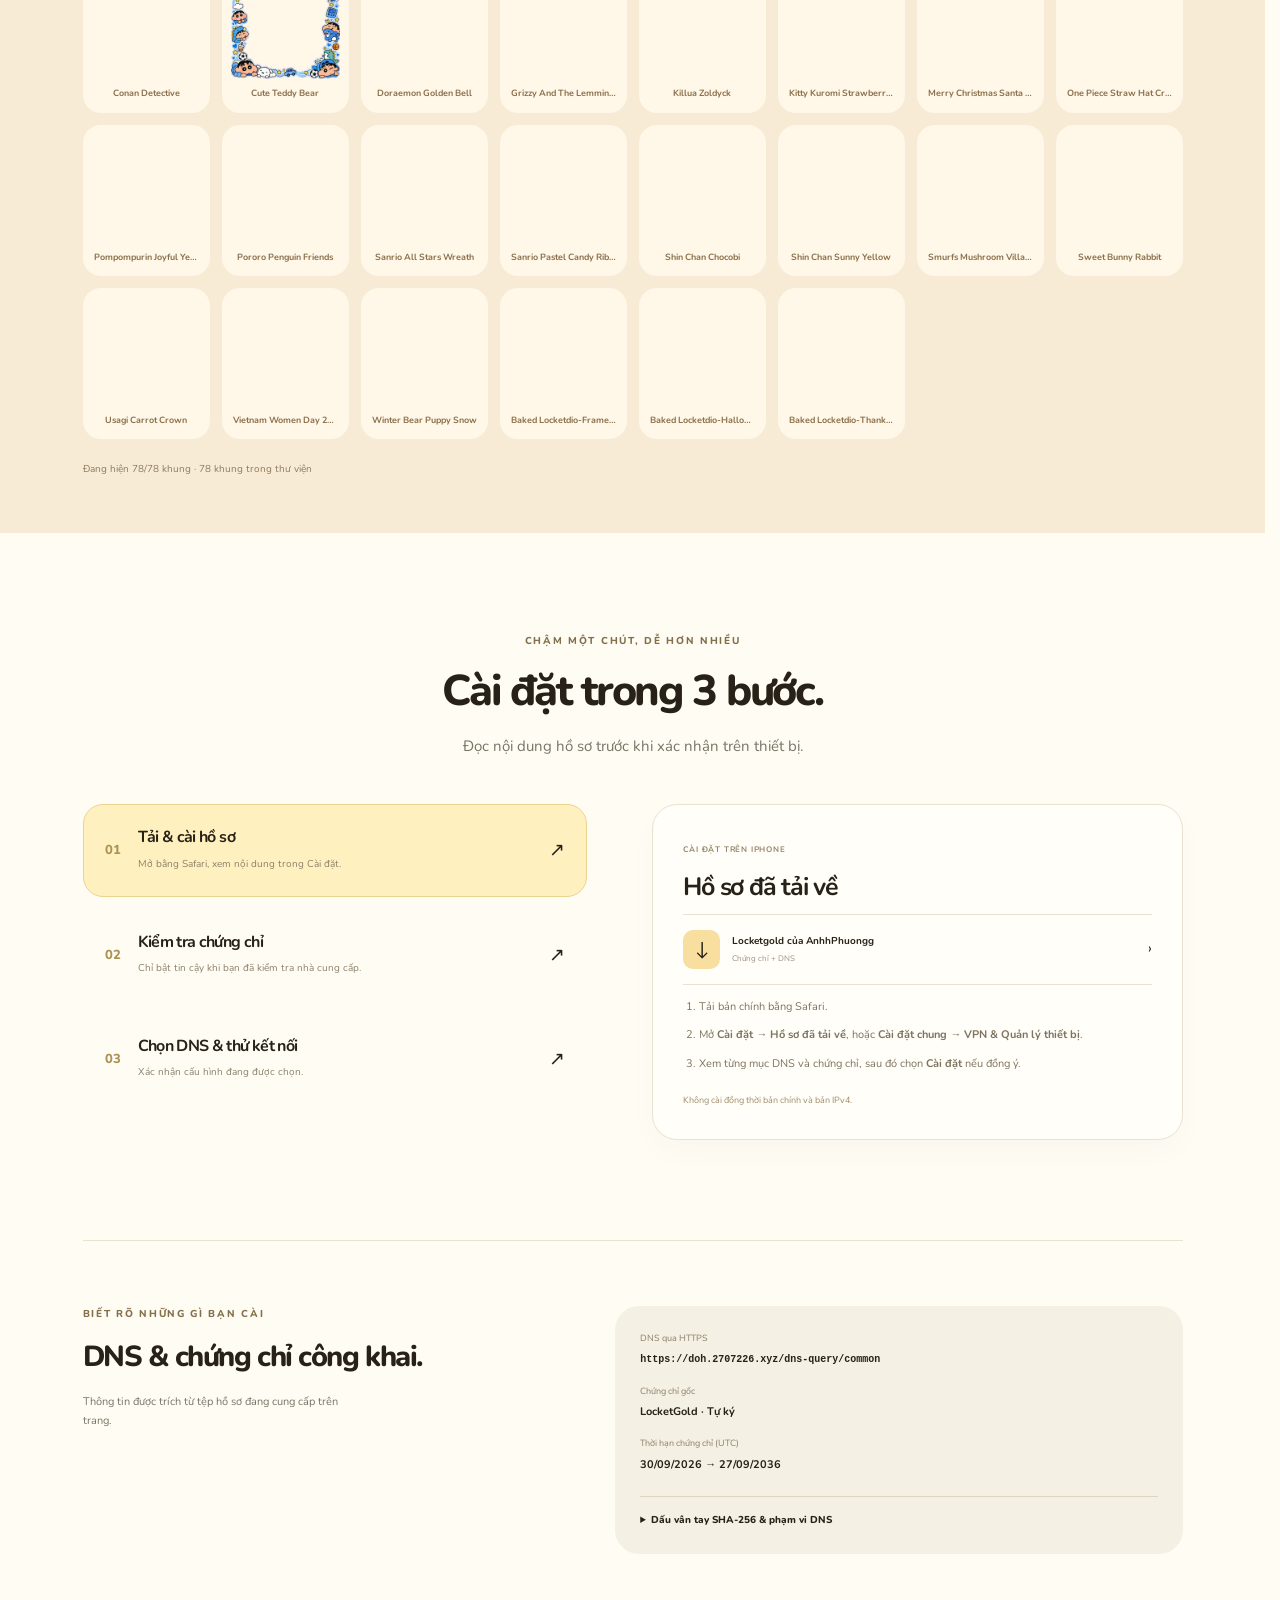
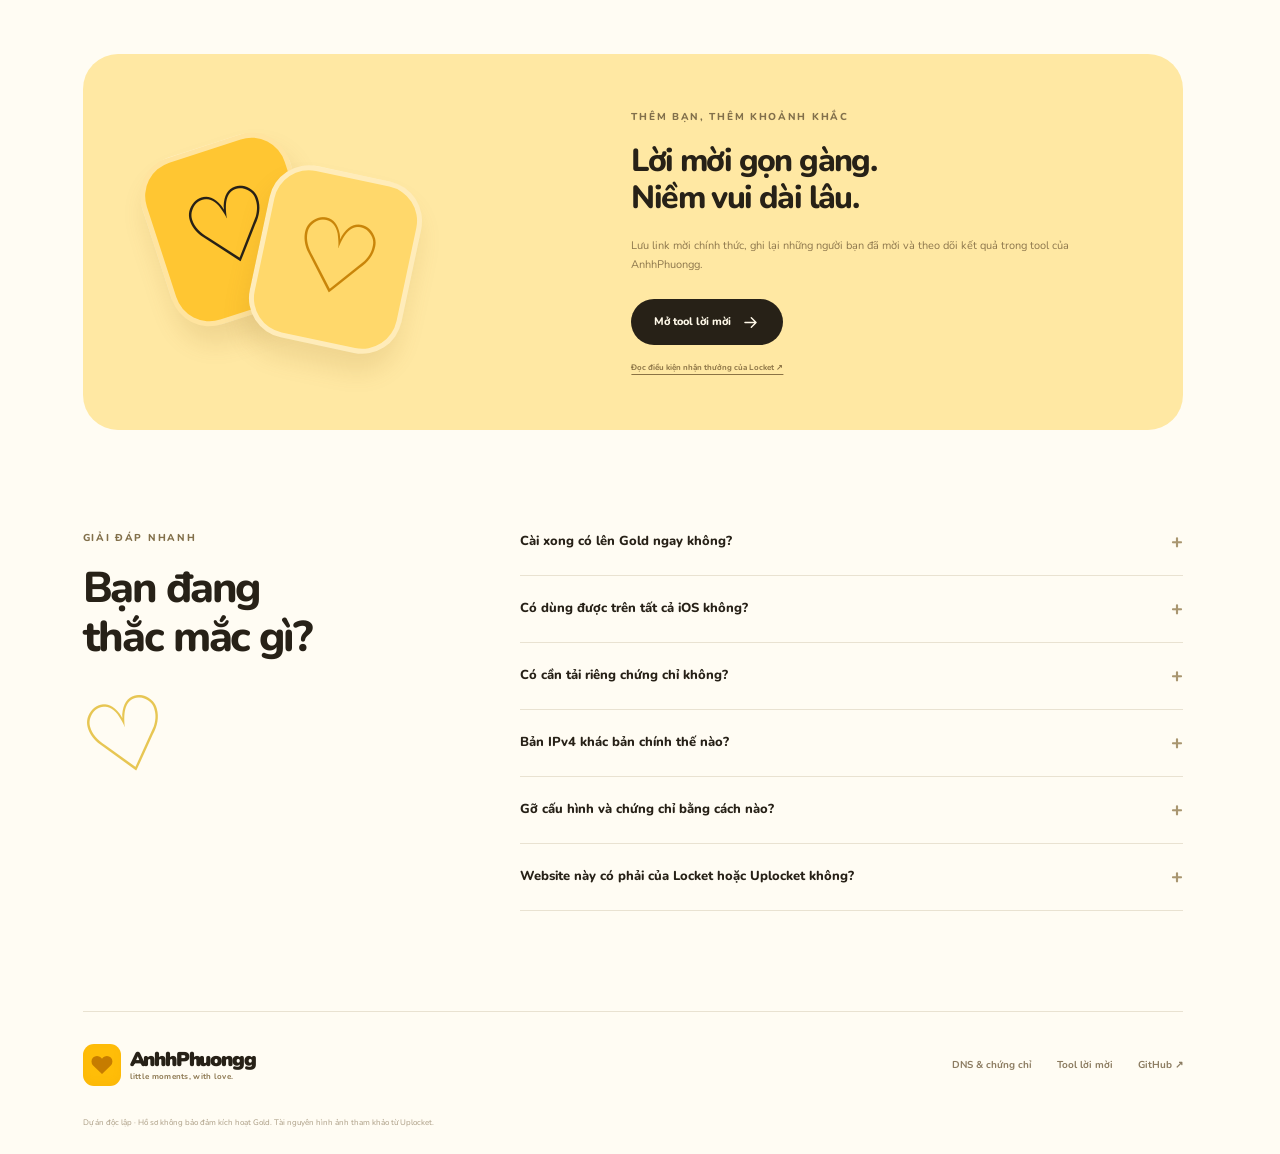
==== commit 298da228: "Show all gallery frames without pagination" ====
--- a/index.html
+++ b/index.html
@@ -23,7 +23,7 @@
   <script src="./assets/landing.js?v=16" defer></script>
   <script src="./assets/uplocket/lenis.min.js" defer></script>
   <script src="./assets/uplocket/frames.js" defer></script>
-  <script src="./assets/visuals.js?v=3" defer></script>
+  <script src="./assets/visuals.js?v=4" defer></script>
 </head>
 <body>
   <a class="skip" href="#main">Đến nội dung chính</a>
@@ -79,7 +79,7 @@
     </section>
     <section class="frame-section" id="frames" aria-labelledby="frame-title">
       <div class="wrap frame-layout"><div class="frame-copy"><span class="eyebrow">MỘT CHÚT CÁ TÍNH</span><h2 id="frame-title">Khung nhỏ.<br>Cảm xúc to.</h2><p>Chọn khung yêu thích từ thư viện bên dưới. Chạm vào ảnh để đổi khoảnh khắc, hoặc thử một màu viền đơn giản.</p><div class="frame-options" role="group" aria-label="Chọn màu khung minh họa" hidden><button data-theme="gold" class="theme-button active" aria-pressed="true"><i></i>Vàng nắng</button><button data-theme="pink" class="theme-button" aria-pressed="false"><i></i>Hồng mơ</button><button data-theme="blue" class="theme-button" aria-pressed="false"><i></i>Xanh biển</button></div><p class="fine-print">Xem thử và tải khung PNG trên website. Lựa chọn này không thay đổi ứng dụng Locket.</p></div><div class="frame-art"><span class="frame-doodle" aria-hidden="true">✦</span><button class="preview-frame" id="preview-frame" aria-label="Đổi ảnh minh họa" type="button"><img id="preview-photo" src="./assets/puppy.jpg" alt="Ảnh minh họa: chú chó nhỏ" width="900" height="900" loading="lazy"><img id="preview-overlay" src="./assets/uplocket/index/stickers/heart-flat.webp" alt="" width="1254" height="1254" hidden><span id="preview-caption">gửi bạn một chút dễ thương ♡</span></button><p class="frame-selected-label" id="frame-selected-label" aria-live="polite"></p><a class="button button-light frame-download" id="frame-download" href="./assets/uplocket/frames.json" download hidden>Tải khung PNG <svg class="icon"><use href="#download"/></svg></a><span class="frame-label">little moments, big feelings.</span></div></div>
-      <div class="wrap frame-library" id="frame-library" hidden><div class="frame-library-head"><div><h3>Khung nào là bạn?</h3><p>Chọn một khung để xem trên ảnh minh họa phía trên.</p></div><label><span class="sr-only">Tìm khung viền theo tên</span><input class="frame-search" id="frame-search" type="search" placeholder="Tìm khung: bear, ribbon, heart…" autocomplete="off"></label></div><div class="frame-gallery" id="frame-gallery" role="group" aria-label="Thư viện khung viền"></div><p class="frame-empty" id="frame-empty" hidden>Không tìm thấy khung phù hợp. Thử tên khác nhé.</p><div class="frame-gallery-footer"><p id="frame-count" role="status" aria-live="polite"></p><button class="button" id="frame-more" type="button">Xem thêm khung</button></div></div>
+      <div class="wrap frame-library" id="frame-library" hidden><div class="frame-library-head"><div><h3>Khung nào là bạn?</h3><p>Chọn một khung để xem trên ảnh minh họa phía trên.</p></div><label><span class="sr-only">Tìm khung viền theo tên</span><input class="frame-search" id="frame-search" type="search" placeholder="Tìm khung: bear, ribbon, heart…" autocomplete="off"></label></div><div class="frame-gallery" id="frame-gallery" role="group" aria-label="Thư viện khung viền"></div><p class="frame-empty" id="frame-empty" hidden>Không tìm thấy khung phù hợp. Thử tên khác nhé.</p><div class="frame-gallery-footer"><p id="frame-count" role="status" aria-live="polite"></p></div></div>
     </section>
     <section class="section wrap guide" id="guide" aria-labelledby="guide-title"><div class="section-heading"><span class="eyebrow">CHẬM MỘT CHÚT, DỄ HƠN NHIỀU</span><h2 id="guide-title">Cài đặt trong 3 bước.</h2><p>Đọc nội dung hồ sơ trước khi xác nhận trên thiết bị.</p></div><div class="guide-layout"><div class="guide-steps"><a class="guide-step selected" href="#guide-1" data-step="1"><span>01</span><div><h3>Tải &amp; cài hồ sơ</h3><p>Mở bằng Safari, xem nội dung trong Cài đặt.</p></div><b aria-hidden="true">↗</b></a><a class="guide-step" href="#guide-2" data-step="2"><span>02</span><div><h3>Kiểm tra chứng chỉ</h3><p>Chỉ bật tin cậy khi bạn đã kiểm tra nhà cung cấp.</p></div><b aria-hidden="true">↗</b></a><a class="guide-step" href="#guide-3" data-step="3"><span>03</span><div><h3>Chọn DNS &amp; thử kết nối</h3><p>Xác nhận cấu hình đang được chọn.</p></div><b aria-hidden="true">↗</b></a></div><div class="guide-panels"><article class="guide-panel" id="guide-1"><span class="settings-label">CÀI ĐẶT TRÊN IPHONE</span><h3>Hồ sơ đã tải về</h3><div class="settings-row"><span class="settings-icon">↓</span><div><strong>Locketgold của AnhhPhuongg</strong><small>Chứng chỉ + DNS</small></div><span>›</span></div><ol><li>Tải bản chính bằng Safari.</li><li>Mở <strong>Cài đặt → Hồ sơ đã tải về</strong>, hoặc <strong>Cài đặt chung → VPN &amp; Quản lý thiết bị</strong>.</li><li>Xem từng mục DNS và chứng chỉ, sau đó chọn <strong>Cài đặt</strong> nếu đồng ý.</li></ol><small>Không cài đồng thời bản chính và bản IPv4.</small></article><article class="guide-panel" id="guide-2"><span class="settings-label">KIỂM TRA QUYỀN TIN CẬY</span><h3>LocketGold CA</h3><div class="settings-row"><span class="settings-icon"><svg class="icon"><use href="#shield"/></svg></span><div><strong>LocketGold</strong><small>Chứng chỉ gốc</small></div><span class="settings-badge">CA</span></div><ol><li>Vào <strong>Cài đặt → Cài đặt chung → Giới thiệu → Cài đặt tin cậy chứng nhận</strong>.</li><li>Đối chiếu chứng chỉ LocketGold với thông tin bên dưới.</li><li>Chỉ bật tin cậy đầy đủ nếu bạn tin nhà cung cấp dịch vụ.</li></ol><small>CA được tin cậy có thể xác thực kết nối HTTPS trên thiết bị. Bạn có thể gỡ hồ sơ để dừng sử dụng.</small></article><article class="guide-panel" id="guide-3"><span class="settings-label">KIỂM TRA CẤU HÌNH</span><h3>LocketGold DNS</h3><div class="settings-row"><span class="settings-icon"><svg class="icon"><use href="#globe"/></svg></span><div><strong>LocketGold DNS</strong><small>DNS qua HTTPS</small></div><span>✓</span></div><ol><li>Mở <strong>Cài đặt chung → VPN &amp; Quản lý thiết bị → DNS</strong>.</li><li>Kiểm tra <strong>LocketGold DNS</strong> đang được chọn rồi thử kết nối.</li><li>Nếu mất mạng, chuyển về <strong>Tự động</strong> hoặc gỡ hồ sơ này.</li></ol><small>Được chọn DNS không đồng nghĩa tài khoản đã có Gold. Trạng thái thuê bao do Locket quản lý.</small></article></div></div></section>
     <section class="certificate-section wrap" id="certificate" aria-labelledby="cert-title"><div><span class="eyebrow">BIẾT RÕ NHỮNG GÌ BẠN CÀI</span><h2 id="cert-title">DNS &amp; chứng chỉ công khai.</h2><p>Thông tin được trích từ tệp hồ sơ đang cung cấp trên trang.</p></div><div class="tech-card"><dl><div><dt>DNS qua HTTPS</dt><dd><code>https://doh.2707226.xyz/dns-query/common</code></dd></div><div><dt>Chứng chỉ gốc</dt><dd>LocketGold · Tự ký</dd></div><div><dt>Thời hạn chứng chỉ (UTC)</dt><dd>30/09/2026 → 27/09/2036</dd></div></dl><details><summary>Dấu vân tay SHA-256 &amp; phạm vi DNS</summary><p class="fine-print">Thời hạn chứng chỉ không phải thời hạn gói Gold. DNS áp dụng cho các tên miền có trong hồ sơ.</p><p class="fingerprint" id="cert-fingerprint">Xem tệp chứng chỉ tải xuống để kiểm tra SHA-256.</p><ul class="domain-list" id="dns-domains"><li>RevenueCat, Firebase, Locket và Spotify — xem danh sách đầy đủ trong tệp .mobileconfig.</li></ul><a class="text-link" href="./assets/profile-info.json">Xem thông tin tệp (JSON) ↗</a></details></div></section>
